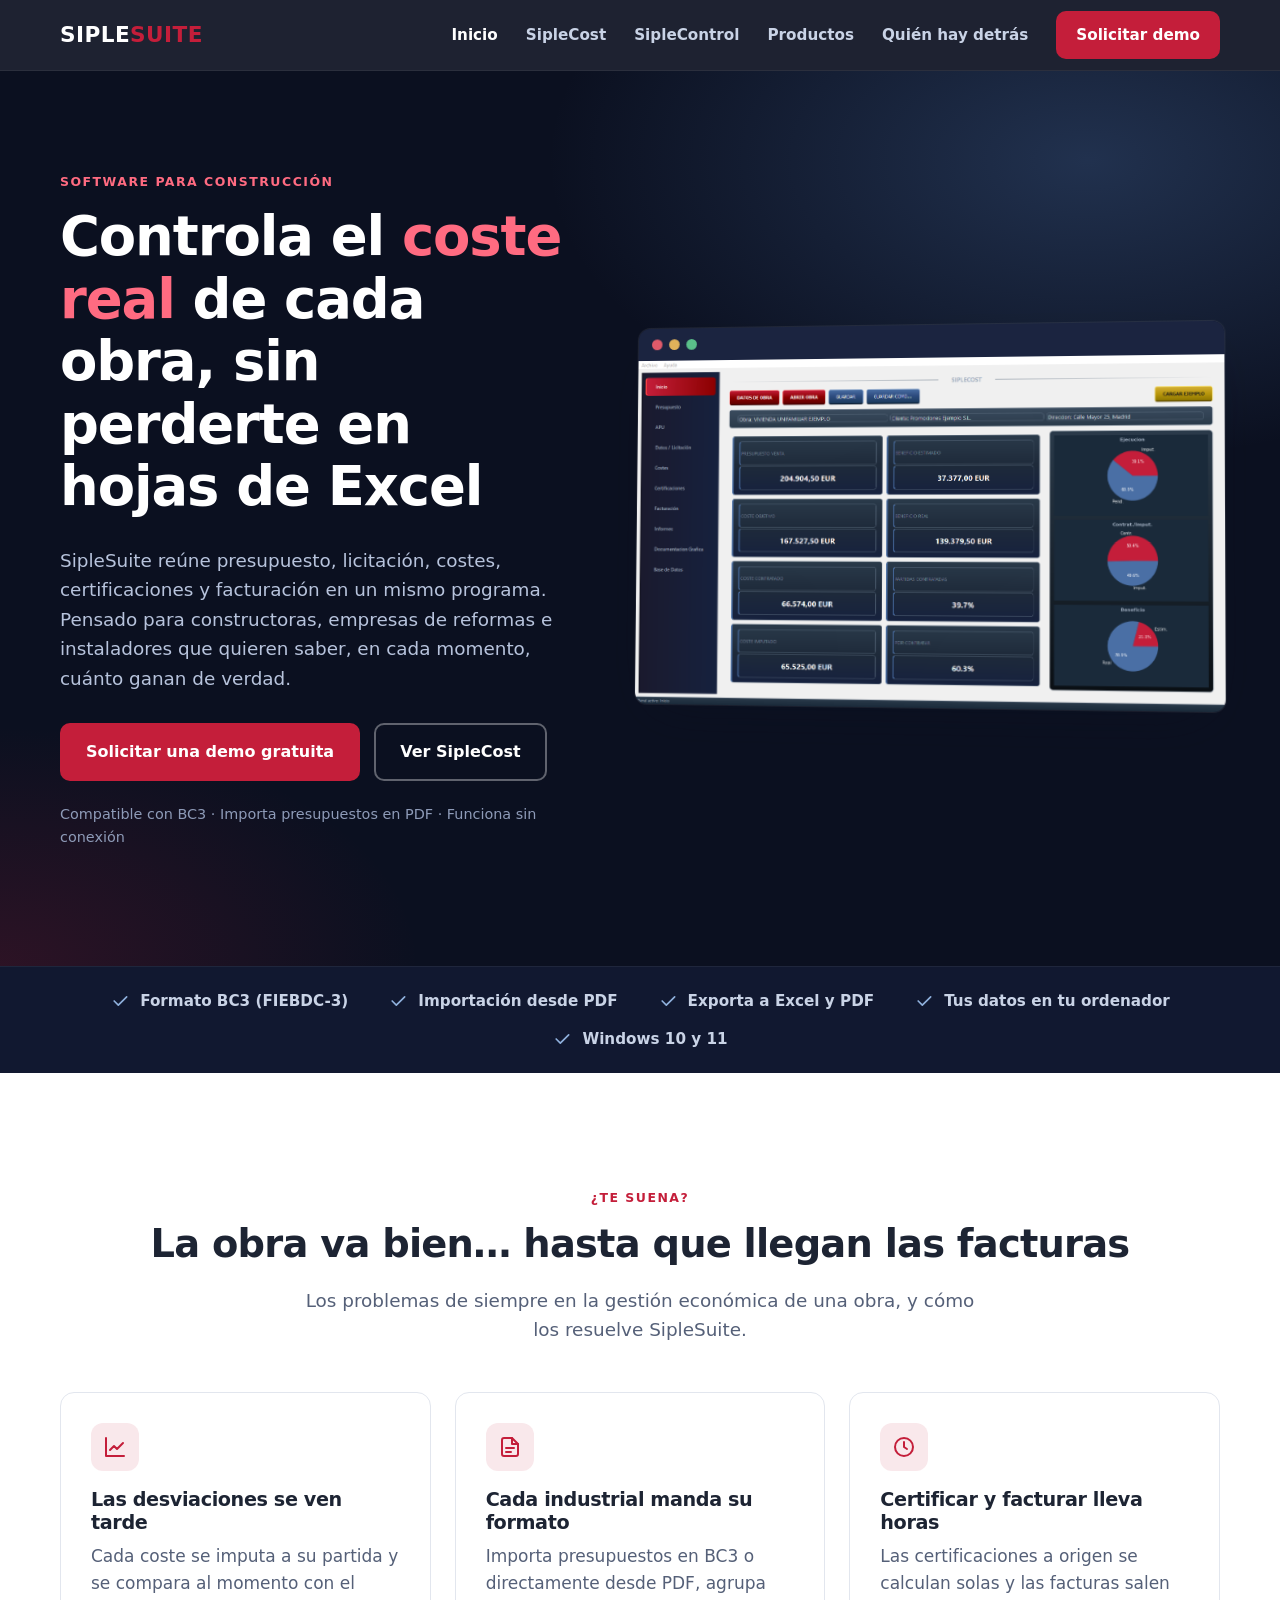
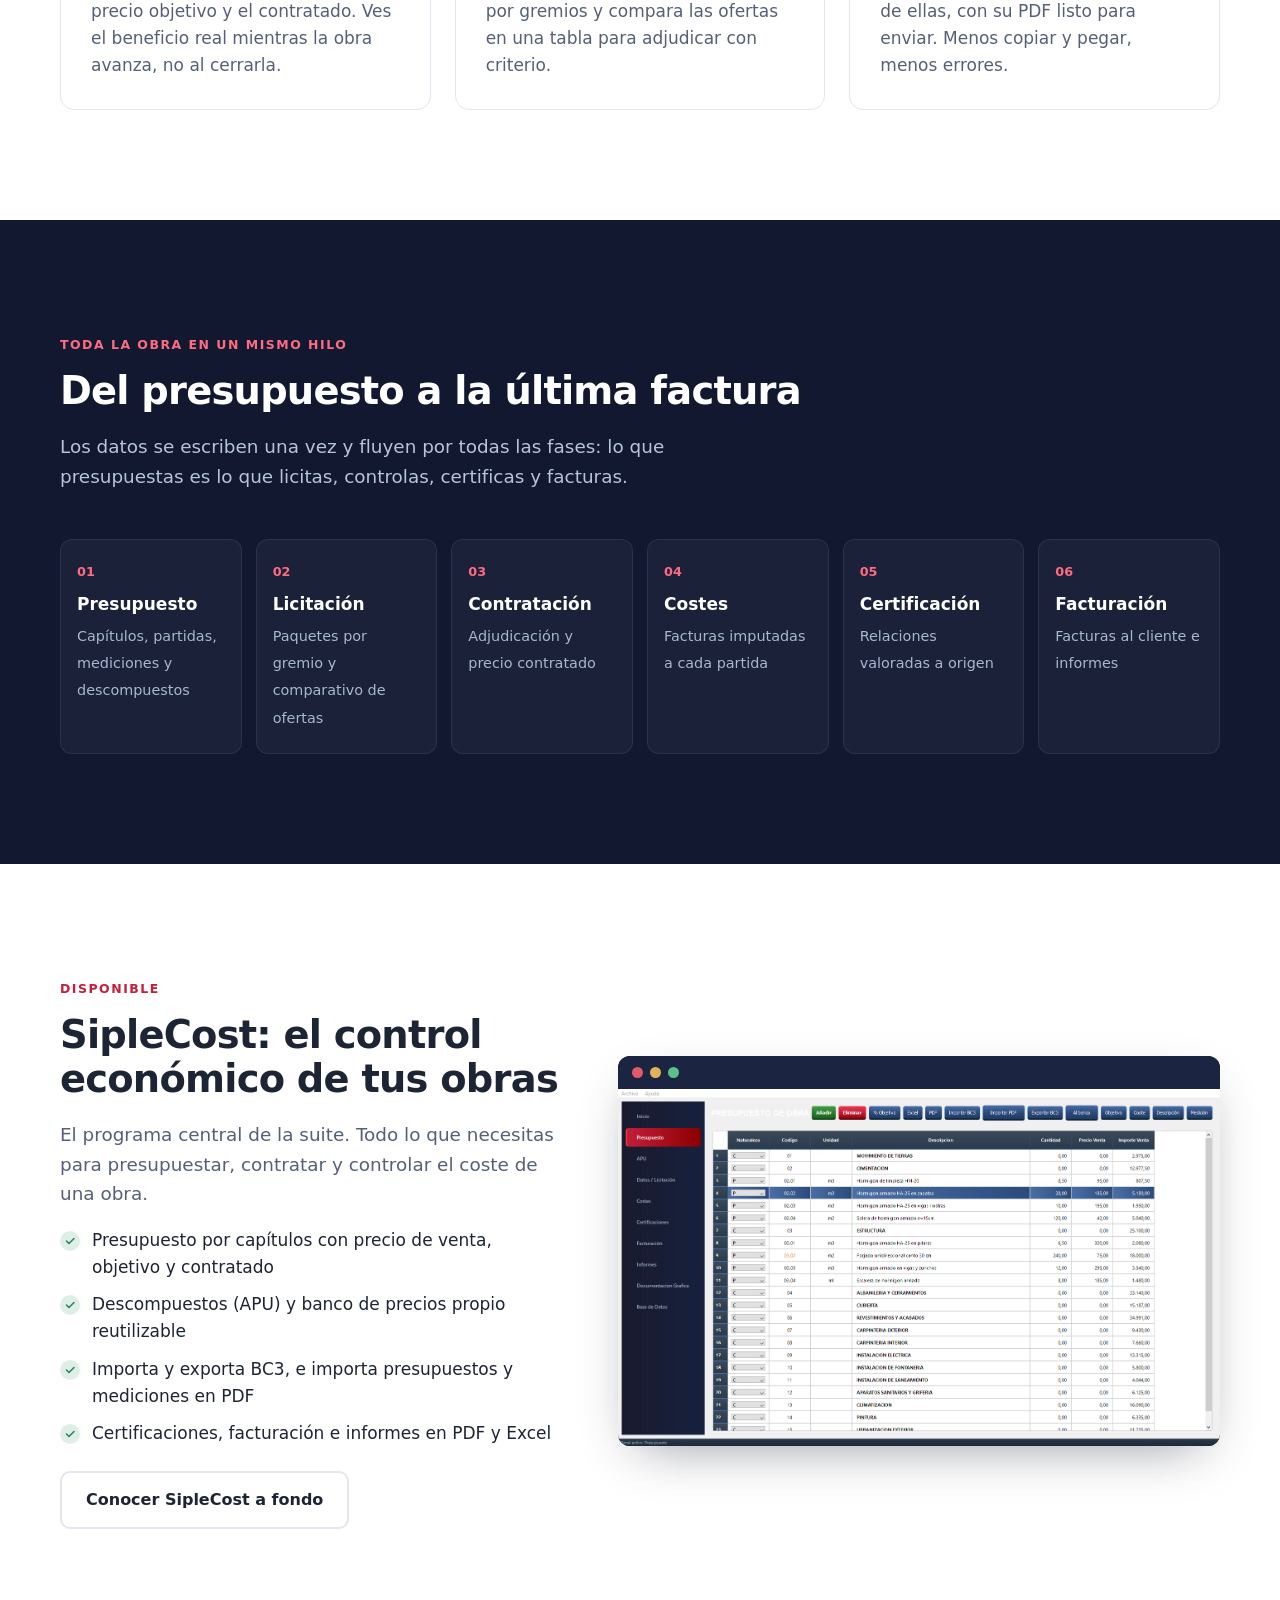
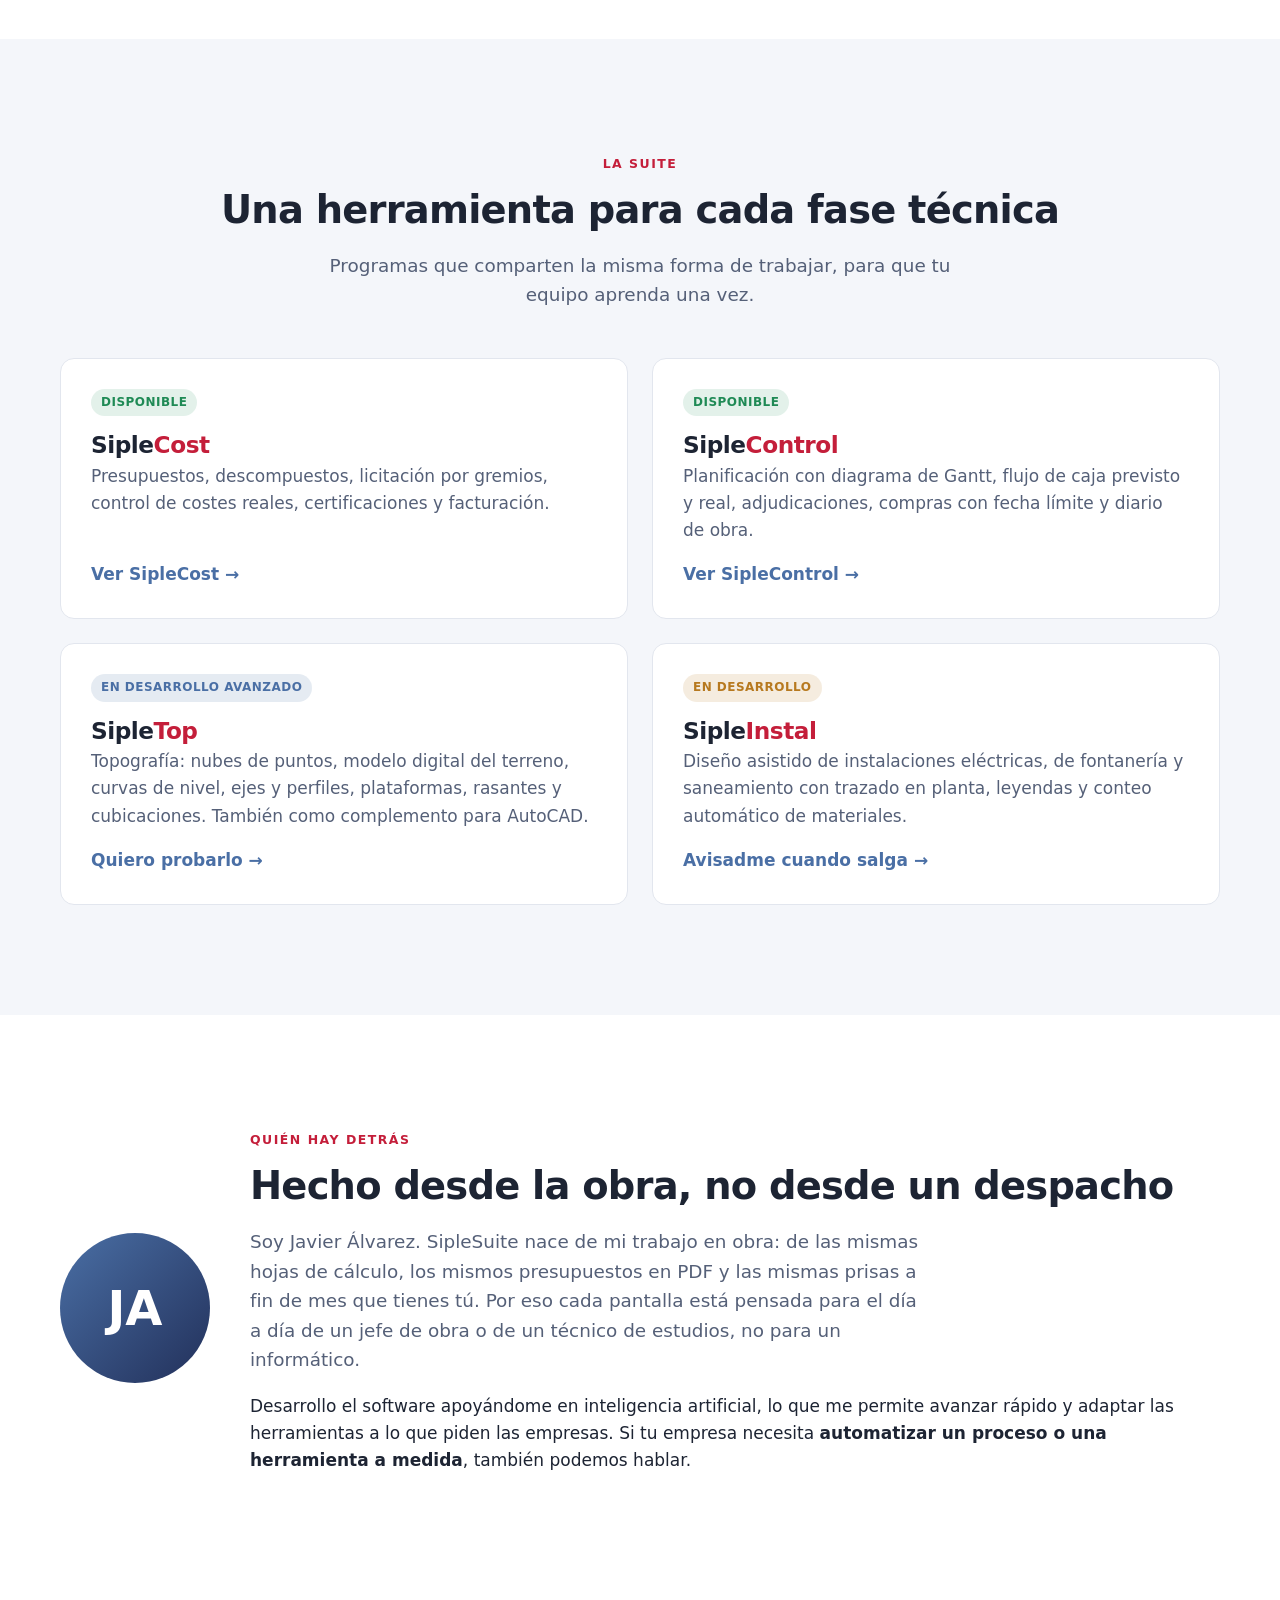
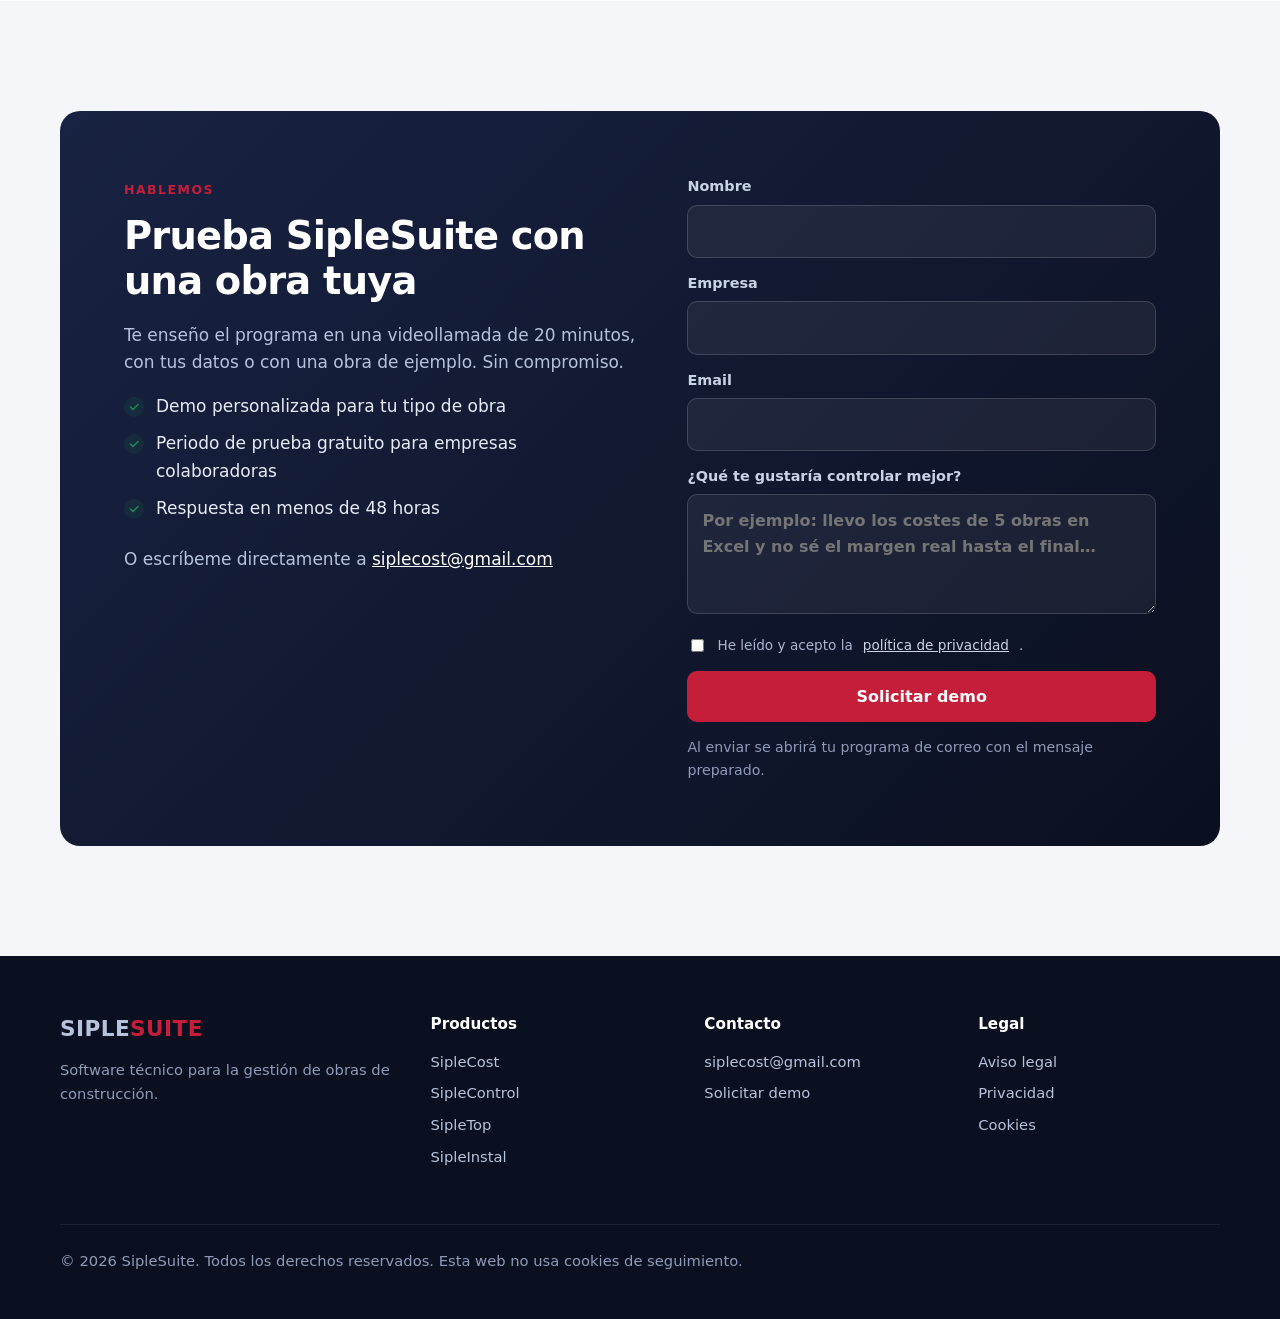
==== index.html @ 22d97741 "Página de SipleControl con capturas reales y enlaces desde portada y menús Co-Authored-By: Claude Op" ====
<!doctype html>
<html lang="es">
<head>
  <meta charset="utf-8">
  <meta name="viewport" content="width=device-width, initial-scale=1">
  <title>SipleSuite · Software de gestión de obra hecho desde la obra</title>
  <meta name="description" content="SipleSuite: software para constructoras, empresas de reformas e instalaciones. Presupuestos, licitación, control de costes, certificaciones y facturación. Compatible con BC3.">
  <link rel="canonical" href="https://siplesuit.es/">
  <meta property="og:type" content="website">
  <meta property="og:title" content="SipleSuite · Software de gestión de obra">
  <meta property="og:description" content="Presupuestos, licitación, costes, certificaciones y facturación en un solo programa. Compatible con BC3.">
  <meta property="og:image" content="https://siplesuit.es/img/siplecost-inicio.png">
  <meta property="og:url" content="https://siplesuit.es/">
  <link rel="icon" href="img/favicon.svg" type="image/svg+xml">
  <link rel="stylesheet" href="css/estilos.css">
</head>
<body>
  <a class="saltar" href="#contenido">Saltar al contenido</a>

  <header class="cabecera">
    <div class="contenedor">
      <a class="logo" href="index.html">SIPLE<span>SUITE</span></a>
      <button class="boton-menu" aria-label="Abrir menú" aria-expanded="false" aria-controls="menu">
        <svg viewBox="0 0 24 24" fill="none" stroke="currentColor" stroke-width="2" stroke-linecap="round"><path d="M4 7h16M4 12h16M4 17h16"/></svg>
      </button>
      <nav class="menu" id="menu" aria-label="Principal">
        <a href="index.html" aria-current="page">Inicio</a>
        <a href="siplecost.html">SipleCost</a>
        <a href="siplecontrol.html">SipleControl</a>
        <a href="index.html#productos">Productos</a>
        <a href="index.html#autor">Quién hay detrás</a>
        <a class="boton boton--principal" href="#contacto">Solicitar demo</a>
      </nav>
    </div>
  </header>

  <main id="contenido">

    <!-- Hero -->
    <section class="hero">
      <div class="contenedor">
        <div>
          <span class="etiqueta">Software para construcción</span>
          <h1>Controla el <em>coste real</em> de cada obra, sin perderte en hojas de Excel</h1>
          <p class="entradilla">SipleSuite reúne presupuesto, licitación, costes, certificaciones y facturación en un mismo programa. Pensado para constructoras, empresas de reformas e instaladores que quieren saber, en cada momento, cuánto ganan de verdad.</p>
          <div class="botones">
            <a class="boton boton--principal" href="#contacto">Solicitar una demo gratuita</a>
            <a class="boton boton--secundario" href="siplecost.html">Ver SipleCost</a>
          </div>
          <p class="hero__nota">Compatible con BC3 · Importa presupuestos en PDF · Funciona sin conexión</p>
        </div>
        <div class="ventana">
          <div class="ventana__barra" aria-hidden="true"><i></i><i></i><i></i></div>
          <img src="img/siplecost-inicio.png" width="1440" height="860"
               alt="Cuadro de mando de SipleCost con presupuesto de venta, coste objetivo, coste imputado, beneficio y gráficos de avance de una obra">
        </div>
      </div>
    </section>

    <div class="franja">
      <div class="contenedor">
        <ul>
          <li><svg viewBox="0 0 24 24" fill="none" stroke="currentColor" stroke-width="2" stroke-linecap="round" stroke-linejoin="round"><path d="M5 12l5 5L20 7"/></svg>Formato BC3 (FIEBDC-3)</li>
          <li><svg viewBox="0 0 24 24" fill="none" stroke="currentColor" stroke-width="2" stroke-linecap="round" stroke-linejoin="round"><path d="M5 12l5 5L20 7"/></svg>Importación desde PDF</li>
          <li><svg viewBox="0 0 24 24" fill="none" stroke="currentColor" stroke-width="2" stroke-linecap="round" stroke-linejoin="round"><path d="M5 12l5 5L20 7"/></svg>Exporta a Excel y PDF</li>
          <li><svg viewBox="0 0 24 24" fill="none" stroke="currentColor" stroke-width="2" stroke-linecap="round" stroke-linejoin="round"><path d="M5 12l5 5L20 7"/></svg>Tus datos en tu ordenador</li>
          <li><svg viewBox="0 0 24 24" fill="none" stroke="currentColor" stroke-width="2" stroke-linecap="round" stroke-linejoin="round"><path d="M5 12l5 5L20 7"/></svg>Windows 10 y 11</li>
        </ul>
      </div>
    </div>

    <!-- Problemas -->
    <section class="seccion">
      <div class="contenedor">
        <div class="cabecera-seccion centrado">
          <span class="etiqueta">¿Te suena?</span>
          <h2>La obra va bien… hasta que llegan las facturas</h2>
          <p class="entradilla">Los problemas de siempre en la gestión económica de una obra, y cómo los resuelve SipleSuite.</p>
        </div>
        <div class="rejilla rejilla--3">
          <article class="tarjeta">
            <div class="icono icono--rojo"><svg viewBox="0 0 24 24" fill="none" stroke="currentColor" stroke-width="2" stroke-linecap="round" stroke-linejoin="round"><path d="M3 3v18h18"/><path d="M7 15l4-4 3 3 6-6"/></svg></div>
            <h3>Las desviaciones se ven tarde</h3>
            <p>Cada coste se imputa a su partida y se compara al momento con el precio objetivo y el contratado. Ves el beneficio real mientras la obra avanza, no al cerrarla.</p>
          </article>
          <article class="tarjeta">
            <div class="icono icono--rojo"><svg viewBox="0 0 24 24" fill="none" stroke="currentColor" stroke-width="2" stroke-linecap="round" stroke-linejoin="round"><path d="M14 3H6a2 2 0 0 0-2 2v14a2 2 0 0 0 2 2h12a2 2 0 0 0 2-2V9z"/><path d="M14 3v6h6M8 13h8M8 17h5"/></svg></div>
            <h3>Cada industrial manda su formato</h3>
            <p>Importa presupuestos en BC3 o directamente desde PDF, agrupa por gremios y compara las ofertas en una tabla para adjudicar con criterio.</p>
          </article>
          <article class="tarjeta">
            <div class="icono icono--rojo"><svg viewBox="0 0 24 24" fill="none" stroke="currentColor" stroke-width="2" stroke-linecap="round" stroke-linejoin="round"><circle cx="12" cy="12" r="9"/><path d="M12 7v5l3 2"/></svg></div>
            <h3>Certificar y facturar lleva horas</h3>
            <p>Las certificaciones a origen se calculan solas y las facturas salen de ellas, con su PDF listo para enviar. Menos copiar y pegar, menos errores.</p>
          </article>
        </div>
      </div>
    </section>

    <!-- Flujo -->
    <section class="seccion seccion--oscura">
      <div class="contenedor">
        <div class="cabecera-seccion">
          <span class="etiqueta">Toda la obra en un mismo hilo</span>
          <h2>Del presupuesto a la última factura</h2>
          <p class="entradilla">Los datos se escriben una vez y fluyen por todas las fases: lo que presupuestas es lo que licitas, controlas, certificas y facturas.</p>
        </div>
        <ol class="flujo">
          <li><strong>Presupuesto</strong><span>Capítulos, partidas, mediciones y descompuestos</span></li>
          <li><strong>Licitación</strong><span>Paquetes por gremio y comparativo de ofertas</span></li>
          <li><strong>Contratación</strong><span>Adjudicación y precio contratado</span></li>
          <li><strong>Costes</strong><span>Facturas imputadas a cada partida</span></li>
          <li><strong>Certificación</strong><span>Relaciones valoradas a origen</span></li>
          <li><strong>Facturación</strong><span>Facturas al cliente e informes</span></li>
        </ol>
      </div>
    </section>

    <!-- SipleCost destacado -->
    <section class="seccion">
      <div class="contenedor">
        <div class="bloque">
          <div>
            <span class="etiqueta">Disponible</span>
            <h2>SipleCost: el control económico de tus obras</h2>
            <p class="entradilla">El programa central de la suite. Todo lo que necesitas para presupuestar, contratar y controlar el coste de una obra.</p>
            <ul class="lista-check">
              <li>Presupuesto por capítulos con precio de venta, objetivo y contratado</li>
              <li>Descompuestos (APU) y banco de precios propio reutilizable</li>
              <li>Importa y exporta BC3, e importa presupuestos y mediciones en PDF</li>
              <li>Certificaciones, facturación e informes en PDF y Excel</li>
            </ul>
            <a class="boton boton--claro" href="siplecost.html">Conocer SipleCost a fondo</a>
          </div>
          <div class="ventana">
            <div class="ventana__barra" aria-hidden="true"><i></i><i></i><i></i></div>
            <img src="img/siplecost-presupuesto.png" width="1440" height="860" loading="lazy"
                 alt="Presupuesto de obra en SipleCost organizado por capítulos y partidas con cantidades, precios e importes">
          </div>
        </div>
      </div>
    </section>

    <!-- Productos -->
    <section class="seccion seccion--suave" id="productos">
      <div class="contenedor">
        <div class="cabecera-seccion centrado">
          <span class="etiqueta">La suite</span>
          <h2>Una herramienta para cada fase técnica</h2>
          <p class="entradilla">Programas que comparten la misma forma de trabajar, para que tu equipo aprenda una vez.</p>
        </div>
        <div class="rejilla rejilla--2">
          <article class="producto">
            <span class="estado estado--ok">Disponible</span>
            <h3>Siple<span>Cost</span></h3>
            <p>Presupuestos, descompuestos, licitación por gremios, control de costes reales, certificaciones y facturación.</p>
            <a class="mas" href="siplecost.html">Ver SipleCost</a>
          </article>
          <article class="producto">
            <span class="estado estado--ok">Disponible</span>
            <h3>Siple<span>Control</span></h3>
            <p>Planificación con diagrama de Gantt, flujo de caja previsto y real, adjudicaciones, compras con fecha límite y diario de obra.</p>
            <a class="mas" href="siplecontrol.html">Ver SipleControl</a>
          </article>
          <article class="producto">
            <span class="estado estado--avance">En desarrollo avanzado</span>
            <h3>Siple<span>Top</span></h3>
            <p>Topografía: nubes de puntos, modelo digital del terreno, curvas de nivel, ejes y perfiles, plataformas, rasantes y cubicaciones. También como complemento para AutoCAD.</p>
            <a class="mas" href="#contacto">Quiero probarlo</a>
          </article>
          <article class="producto">
            <span class="estado estado--dev">En desarrollo</span>
            <h3>Siple<span>Instal</span></h3>
            <p>Diseño asistido de instalaciones eléctricas, de fontanería y saneamiento con trazado en planta, leyendas y conteo automático de materiales.</p>
            <a class="mas" href="#contacto">Avisadme cuando salga</a>
          </article>
        </div>
      </div>
    </section>

    <!-- Quién hay detrás -->
    <section class="seccion" id="autor">
      <div class="contenedor">
        <div class="autor">
          <div class="autor__avatar" aria-hidden="true">JA</div>
          <div>
            <span class="etiqueta">Quién hay detrás</span>
            <h2>Hecho desde la obra, no desde un despacho</h2>
            <p class="entradilla">Soy Javier Álvarez. SipleSuite nace de mi trabajo en obra: de las mismas hojas de cálculo, los mismos presupuestos en PDF y las mismas prisas a fin de mes que tienes tú. Por eso cada pantalla está pensada para el día a día de un jefe de obra o de un técnico de estudios, no para un informático.</p>
            <p>Desarrollo el software apoyándome en inteligencia artificial, lo que me permite avanzar rápido y adaptar las herramientas a lo que piden las empresas. Si tu empresa necesita <strong>automatizar un proceso o una herramienta a medida</strong>, también podemos hablar.</p>
          </div>
        </div>
      </div>
    </section>

    <!-- Contacto -->
    <section class="seccion seccion--suave" id="contacto">
      <div class="contenedor">
        <div class="cta">
          <div>
            <span class="etiqueta">Hablemos</span>
            <h2>Prueba SipleSuite con una obra tuya</h2>
            <p>Te enseño el programa en una videollamada de 20 minutos, con tus datos o con una obra de ejemplo. Sin compromiso.</p>
            <ul class="lista-check">
              <li>Demo personalizada para tu tipo de obra</li>
              <li>Periodo de prueba gratuito para empresas colaboradoras</li>
              <li>Respuesta en menos de 48 horas</li>
            </ul>
            <p>O escríbeme directamente a <a href="mailto:siplecost@gmail.com" style="color:#fff">siplecost@gmail.com</a></p>
          </div>
          <form class="formulario" id="formulario-contacto">
            <label>Nombre<input name="nombre" required autocomplete="name"></label>
            <label>Empresa<input name="empresa" autocomplete="organization"></label>
            <label>Email<input name="email" type="email" required autocomplete="email"></label>
            <label>¿Qué te gustaría controlar mejor?<textarea name="mensaje" placeholder="Por ejemplo: llevo los costes de 5 obras en Excel y no sé el margen real hasta el final…"></textarea></label>
            <label class="privacidad"><input type="checkbox" required> He leído y acepto la <a href="legal.html#privacidad" style="color:#c9d3e6">política de privacidad</a>.</label>
            <button class="boton boton--principal" type="submit">Solicitar demo</button>
            <small>Al enviar se abrirá tu programa de correo con el mensaje preparado.</small>
          </form>
        </div>
      </div>
    </section>

  </main>

  <footer class="pie">
    <div class="contenedor">
      <div>
        <a class="logo" href="index.html">SIPLE<span>SUITE</span></a>
        <p style="margin-top:12px">Software técnico para la gestión de obras de construcción.</p>
      </div>
      <div>
        <h4>Productos</h4>
        <ul>
          <li><a href="siplecost.html">SipleCost</a></li>
          <li><a href="siplecontrol.html">SipleControl</a></li>
          <li><a href="index.html#productos">SipleTop</a></li>
          <li><a href="index.html#productos">SipleInstal</a></li>
        </ul>
      </div>
      <div>
        <h4>Contacto</h4>
        <ul>
          <li><a href="mailto:siplecost@gmail.com">siplecost@gmail.com</a></li>
          <li><a href="index.html#contacto">Solicitar demo</a></li>
        </ul>
      </div>
      <div>
        <h4>Legal</h4>
        <ul>
          <li><a href="legal.html#aviso">Aviso legal</a></li>
          <li><a href="legal.html#privacidad">Privacidad</a></li>
          <li><a href="legal.html#cookies">Cookies</a></li>
        </ul>
      </div>
      <p class="pie__legal">© <span data-anio>2026</span> SipleSuite. Todos los derechos reservados. Esta web no usa cookies de seguimiento.</p>
    </div>
  </footer>

  <script src="js/main.js"></script>
</body>
</html>
---- css/estilos.css ----
/* SipleSuite — estilos de la web */

:root {
  --navy-950: #0b1020;
  --navy-900: #111830;
  --navy-800: #182242;
  --navy-700: #22305a;
  --acero: #4a6fa5;
  --acero-claro: #8fb0dc;
  --rojo: #c41e3a;
  --rojo-oscuro: #9e1830;
  --texto: #1d2433;
  --texto-suave: #556078;
  --borde: #e2e6ee;
  --fondo: #ffffff;
  --fondo-suave: #f4f6fa;
  --ok: #1f8a55;
  --aviso: #b7791f;
  --radio: 14px;
  --sombra: 0 18px 50px -20px rgba(11, 16, 32, .45);
  --ancho: 1160px;
  --fuente: "Segoe UI", system-ui, -apple-system, "Helvetica Neue", Arial, sans-serif;
}

*, *::before, *::after { box-sizing: border-box; }
html { scroll-behavior: smooth; }
body {
  margin: 0;
  font-family: var(--fuente);
  font-size: 17px;
  line-height: 1.6;
  color: var(--texto);
  background: var(--fondo);
  -webkit-font-smoothing: antialiased;
}
img { max-width: 100%; height: auto; display: block; }
a { color: var(--acero); }
h1, h2, h3 { line-height: 1.15; margin: 0 0 .5em; letter-spacing: -.02em; }
h1 { font-size: clamp(2.1rem, 4.6vw, 3.4rem); font-weight: 800; }
h2 { font-size: clamp(1.7rem, 3.2vw, 2.4rem); font-weight: 800; }
h3 { font-size: 1.2rem; font-weight: 700; }
p { margin: 0 0 1em; }

.contenedor { width: min(var(--ancho), 100% - 32px); margin-inline: auto; }
.seccion { padding: clamp(64px, 9vw, 110px) 0; }
.seccion--suave { background: var(--fondo-suave); }
.seccion--oscura { background: var(--navy-900); color: #e6ebf5; }
.seccion--oscura h2, .seccion--oscura h3 { color: #fff; }
.centrado { text-align: center; }
.entradilla { font-size: 1.15rem; color: var(--texto-suave); max-width: 680px; }
.centrado .entradilla { margin-inline: auto; }
.seccion--oscura .entradilla { color: #b7c3dc; }
.etiqueta {
  display: inline-block;
  font-size: .78rem; font-weight: 700; letter-spacing: .12em; text-transform: uppercase;
  color: var(--rojo); margin-bottom: 14px;
}
.seccion--oscura .etiqueta, .hero .etiqueta { color: #ff6b81; }
.saltar { position: absolute; left: -999px; }
.saltar:focus { left: 16px; top: 16px; background: #fff; padding: 8px 12px; z-index: 100; }

/* Botones */
.boton {
  display: inline-flex; align-items: center; justify-content: center; gap: 8px;
  padding: 14px 24px; border-radius: 10px; font-weight: 700; font-size: 1rem;
  text-decoration: none; border: 2px solid transparent; cursor: pointer;
  transition: transform .15s ease, background .15s ease, border-color .15s ease;
  font-family: inherit;
}
.boton:hover { transform: translateY(-1px); }
.boton--principal { background: var(--rojo); color: #fff; }
.boton--principal:hover { background: var(--rojo-oscuro); }
.boton--secundario { border-color: rgba(255, 255, 255, .35); color: #fff; }
.boton--secundario:hover { border-color: #fff; }
.boton--claro { border-color: var(--borde); color: var(--texto); background: #fff; }
.boton--claro:hover { border-color: var(--acero); }
.botones { display: flex; flex-wrap: wrap; gap: 14px; }

/* Cabecera */
.cabecera {
  position: sticky; top: 0; z-index: 50;
  background: rgba(11, 16, 32, .92); backdrop-filter: blur(10px);
  border-bottom: 1px solid rgba(255, 255, 255, .06);
}
.cabecera .contenedor { display: flex; align-items: center; justify-content: space-between; height: 70px; }
.logo { font-weight: 800; font-size: 1.35rem; letter-spacing: .02em; color: #fff; text-decoration: none; }
.logo span { color: var(--rojo); }
.menu { display: flex; align-items: center; gap: 28px; }
.menu a { color: #c9d3e6; text-decoration: none; font-weight: 600; font-size: .95rem; }
.menu a:hover, .menu a[aria-current="page"] { color: #fff; }
.menu .boton { padding: 10px 18px; color: #fff; }
.boton-menu {
  display: none; background: none; border: 0; color: #fff; padding: 8px; cursor: pointer;
}
.boton-menu svg { width: 28px; height: 28px; }

/* Hero */
.hero {
  background:
    radial-gradient(900px 500px at 85% 10%, rgba(74, 111, 165, .35), transparent 60%),
    radial-gradient(700px 400px at 0% 100%, rgba(196, 30, 58, .18), transparent 60%),
    var(--navy-950);
  color: #e6ebf5;
  padding: clamp(56px, 8vw, 96px) 0 clamp(64px, 8vw, 110px);
  overflow: hidden;
}
.hero .contenedor { display: grid; grid-template-columns: 1fr 1.15fr; gap: 56px; align-items: center; }
.hero h1 { color: #fff; }
.hero h1 em { font-style: normal; color: #ff6b81; }
.hero p.entradilla { color: #b7c3dc; margin-bottom: 30px; }
.hero__nota { margin-top: 22px; font-size: .9rem; color: #8e9bb8; }

/* Ventana con captura del programa */
.ventana {
  border-radius: 12px; overflow: hidden; background: #0f1528;
  box-shadow: var(--sombra), 0 0 0 1px rgba(255, 255, 255, .08);
}
.ventana__barra { display: flex; gap: 7px; padding: 11px 14px; background: #1b2440; }
.ventana__barra i { width: 11px; height: 11px; border-radius: 50%; background: #3a4566; }
.ventana__barra i:first-child { background: #e05a6a; }
.ventana__barra i:nth-child(2) { background: #e0b25a; }
.ventana__barra i:nth-child(3) { background: #5ac08a; }
.hero .ventana { transform: perspective(1400px) rotateY(-6deg) rotateX(2deg); }

/* Franja de compatibilidad */
.franja { background: var(--navy-900); border-top: 1px solid rgba(255, 255, 255, .06); }
.franja ul {
  list-style: none; margin: 0; padding: 22px 0;
  display: flex; flex-wrap: wrap; justify-content: center; gap: 14px 40px;
  color: #c9d3e6; font-weight: 600; font-size: .95rem;
}
.franja li { display: flex; align-items: center; gap: 10px; }
.franja svg { width: 20px; height: 20px; color: var(--acero-claro); flex: none; }

/* Rejillas y tarjetas */
.rejilla { display: grid; gap: 24px; }
.rejilla--3 { grid-template-columns: repeat(3, 1fr); }
.rejilla--2 { grid-template-columns: repeat(2, 1fr); }
.tarjeta {
  background: #fff; border: 1px solid var(--borde); border-radius: var(--radio);
  padding: 30px; height: 100%;
}
.tarjeta p:last-child { margin-bottom: 0; }
.tarjeta p { color: var(--texto-suave); }
.icono {
  width: 48px; height: 48px; border-radius: 12px; display: grid; place-items: center;
  background: rgba(74, 111, 165, .12); color: var(--acero); margin-bottom: 18px;
}
.icono svg { width: 24px; height: 24px; }
.icono--rojo { background: rgba(196, 30, 58, .1); color: var(--rojo); }
.cabecera-seccion { margin-bottom: 48px; }

/* Productos */
.producto {
  display: flex; flex-direction: column; background: #fff; border: 1px solid var(--borde);
  border-radius: var(--radio); padding: 30px; height: 100%; position: relative;
  transition: border-color .15s ease, box-shadow .15s ease;
}
.producto:hover { border-color: var(--acero); box-shadow: 0 12px 30px -18px rgba(11, 16, 32, .5); }
.producto h3 { font-size: 1.45rem; margin-bottom: 4px; }
.producto h3 span { color: var(--rojo); }
.producto p { color: var(--texto-suave); flex: 1; }
.producto a.mas { font-weight: 700; text-decoration: none; }
.producto a.mas::after { content: " →"; }
.estado {
  align-self: flex-start; font-size: .75rem; font-weight: 700; letter-spacing: .04em;
  padding: 4px 10px; border-radius: 999px; margin-bottom: 16px; text-transform: uppercase;
}
.estado--ok { background: rgba(31, 138, 85, .12); color: var(--ok); }
.estado--avance { background: rgba(74, 111, 165, .14); color: var(--acero); }
.estado--dev { background: rgba(183, 121, 31, .14); color: var(--aviso); }

/* Flujo de obra */
.flujo {
  list-style: none; padding: 0; margin: 0; counter-reset: paso;
  display: grid; grid-template-columns: repeat(6, 1fr); gap: 14px;
}
.flujo li {
  counter-increment: paso; background: rgba(255, 255, 255, .04);
  border: 1px solid rgba(255, 255, 255, .08); border-radius: 12px; padding: 22px 16px;
  position: relative;
}
.flujo li::before {
  content: counter(paso, decimal-leading-zero); display: block;
  font-size: .8rem; font-weight: 800; color: #ff6b81; margin-bottom: 8px;
}
.flujo strong { display: block; color: #fff; margin-bottom: 4px; }
.flujo span { font-size: .9rem; color: #a9b6d0; }

/* Bloques de imagen + texto */
.bloque { display: grid; grid-template-columns: 1fr 1.2fr; gap: 56px; align-items: center; }
.bloque + .bloque { margin-top: clamp(64px, 9vw, 110px); }
.bloque--invertido > :first-child { order: 2; }
.lista-check { list-style: none; padding: 0; margin: 0 0 1.4em; }
.lista-check li { position: relative; padding-left: 32px; margin-bottom: 10px; }
.lista-check li::before {
  content: ""; position: absolute; left: 0; top: 4px; width: 20px; height: 20px; border-radius: 50%;
  background: rgba(31, 138, 85, .14) url("data:image/svg+xml,%3Csvg xmlns='http://www.w3.org/2000/svg' viewBox='0 0 24 24' fill='none' stroke='%231f8a55' stroke-width='3' stroke-linecap='round' stroke-linejoin='round'%3E%3Cpath d='M5 12l5 5L20 7'/%3E%3C/svg%3E") center / 12px no-repeat;
}
.seccion--oscura .lista-check li::before { background-color: rgba(90, 192, 138, .18); }

/* Sobre el autor */
.autor { display: grid; grid-template-columns: auto 1fr; gap: 40px; align-items: center; }
.autor__avatar {
  width: 150px; height: 150px; border-radius: 50%;
  background: linear-gradient(135deg, var(--acero), var(--navy-700));
  display: grid; place-items: center; color: #fff; font-size: 3rem; font-weight: 800;
}

/* Llamada a la acción y contacto */
.cta {
  background: linear-gradient(135deg, var(--navy-800), var(--navy-950));
  border-radius: 20px; padding: clamp(40px, 6vw, 64px); color: #e6ebf5;
  display: grid; grid-template-columns: 1.1fr 1fr; gap: 48px; align-items: start;
}
.cta h2 { color: #fff; }
.cta p { color: #b7c3dc; }
.formulario { display: grid; gap: 14px; }
.formulario label { font-size: .9rem; font-weight: 600; color: #c9d3e6; }
.formulario input, .formulario textarea {
  width: 100%; margin-top: 6px; padding: 13px 14px; border-radius: 10px;
  border: 1px solid rgba(255, 255, 255, .15); background: rgba(255, 255, 255, .06);
  color: #fff; font: inherit; font-size: 1rem;
}
.formulario input:focus, .formulario textarea:focus { outline: 2px solid var(--acero-claro); border-color: transparent; }
.formulario textarea { min-height: 120px; resize: vertical; }
.formulario .privacidad { display: flex; gap: 10px; align-items: flex-start; font-weight: 400; font-size: .85rem; color: #a9b6d0; }
.formulario .privacidad input { width: auto; margin-top: 4px; }
.formulario small { color: #8e9bb8; }

/* Preguntas frecuentes */
.faq details {
  border: 1px solid var(--borde); border-radius: 12px; padding: 18px 22px; background: #fff;
}
.faq details + details { margin-top: 12px; }
.faq summary { font-weight: 700; cursor: pointer; list-style: none; position: relative; padding-right: 30px; }
.faq summary::-webkit-details-marker { display: none; }
.faq summary::after { content: "+"; position: absolute; right: 0; top: -2px; font-size: 1.4rem; color: var(--acero); }
.faq details[open] summary::after { content: "–"; }
.faq details p { margin: 12px 0 0; color: var(--texto-suave); }

/* Requisitos */
.ficha { display: grid; grid-template-columns: repeat(4, 1fr); gap: 20px; }
.ficha div { background: #fff; border: 1px solid var(--borde); border-radius: 12px; padding: 22px; }
.ficha strong { display: block; font-size: .8rem; text-transform: uppercase; letter-spacing: .08em; color: var(--texto-suave); margin-bottom: 6px; }

/* Pie */
.pie { background: var(--navy-950); color: #8e9bb8; padding: 56px 0 32px; font-size: .92rem; }
.pie .contenedor { display: grid; grid-template-columns: 1.4fr 1fr 1fr 1fr; gap: 32px; }
.pie h4 { color: #fff; margin: 0 0 14px; font-size: .95rem; }
.pie ul { list-style: none; margin: 0; padding: 0; }
.pie li { margin-bottom: 8px; }
.pie a { color: #b7c3dc; text-decoration: none; }
.pie a:hover { color: #fff; }
.pie__legal { grid-column: 1 / -1; border-top: 1px solid rgba(255, 255, 255, .08); padding-top: 24px; margin-top: 16px; }

/* Responsive */
@media (max-width: 980px) {
  .hero .contenedor, .bloque, .cta, .autor { grid-template-columns: 1fr; }
  .bloque--invertido > :first-child { order: 0; }
  .hero .ventana { transform: none; }
  .rejilla--3 { grid-template-columns: 1fr 1fr; }
  .flujo { grid-template-columns: repeat(3, 1fr); }
  .ficha { grid-template-columns: 1fr 1fr; }
  .pie .contenedor { grid-template-columns: 1fr 1fr; }
  .autor { text-align: center; justify-items: center; }
}
@media (max-width: 760px) {
  body { font-size: 16px; }
  .boton-menu { display: block; }
  .menu {
    display: none; position: absolute; top: 70px; left: 0; right: 0;
    flex-direction: column; align-items: stretch; gap: 0;
    background: var(--navy-950); padding: 8px 16px 20px; border-bottom: 1px solid rgba(255, 255, 255, .08);
  }
  .menu.abierto { display: flex; }
  .menu a { padding: 14px 4px; border-bottom: 1px solid rgba(255, 255, 255, .06); }
  .menu .boton { margin-top: 14px; border: 0; }
  .rejilla--3, .rejilla--2, .ficha { grid-template-columns: 1fr; }
  .flujo { grid-template-columns: 1fr 1fr; }
  .pie .contenedor { grid-template-columns: 1fr; }
  .botones .boton { flex: 1 1 100%; }
}
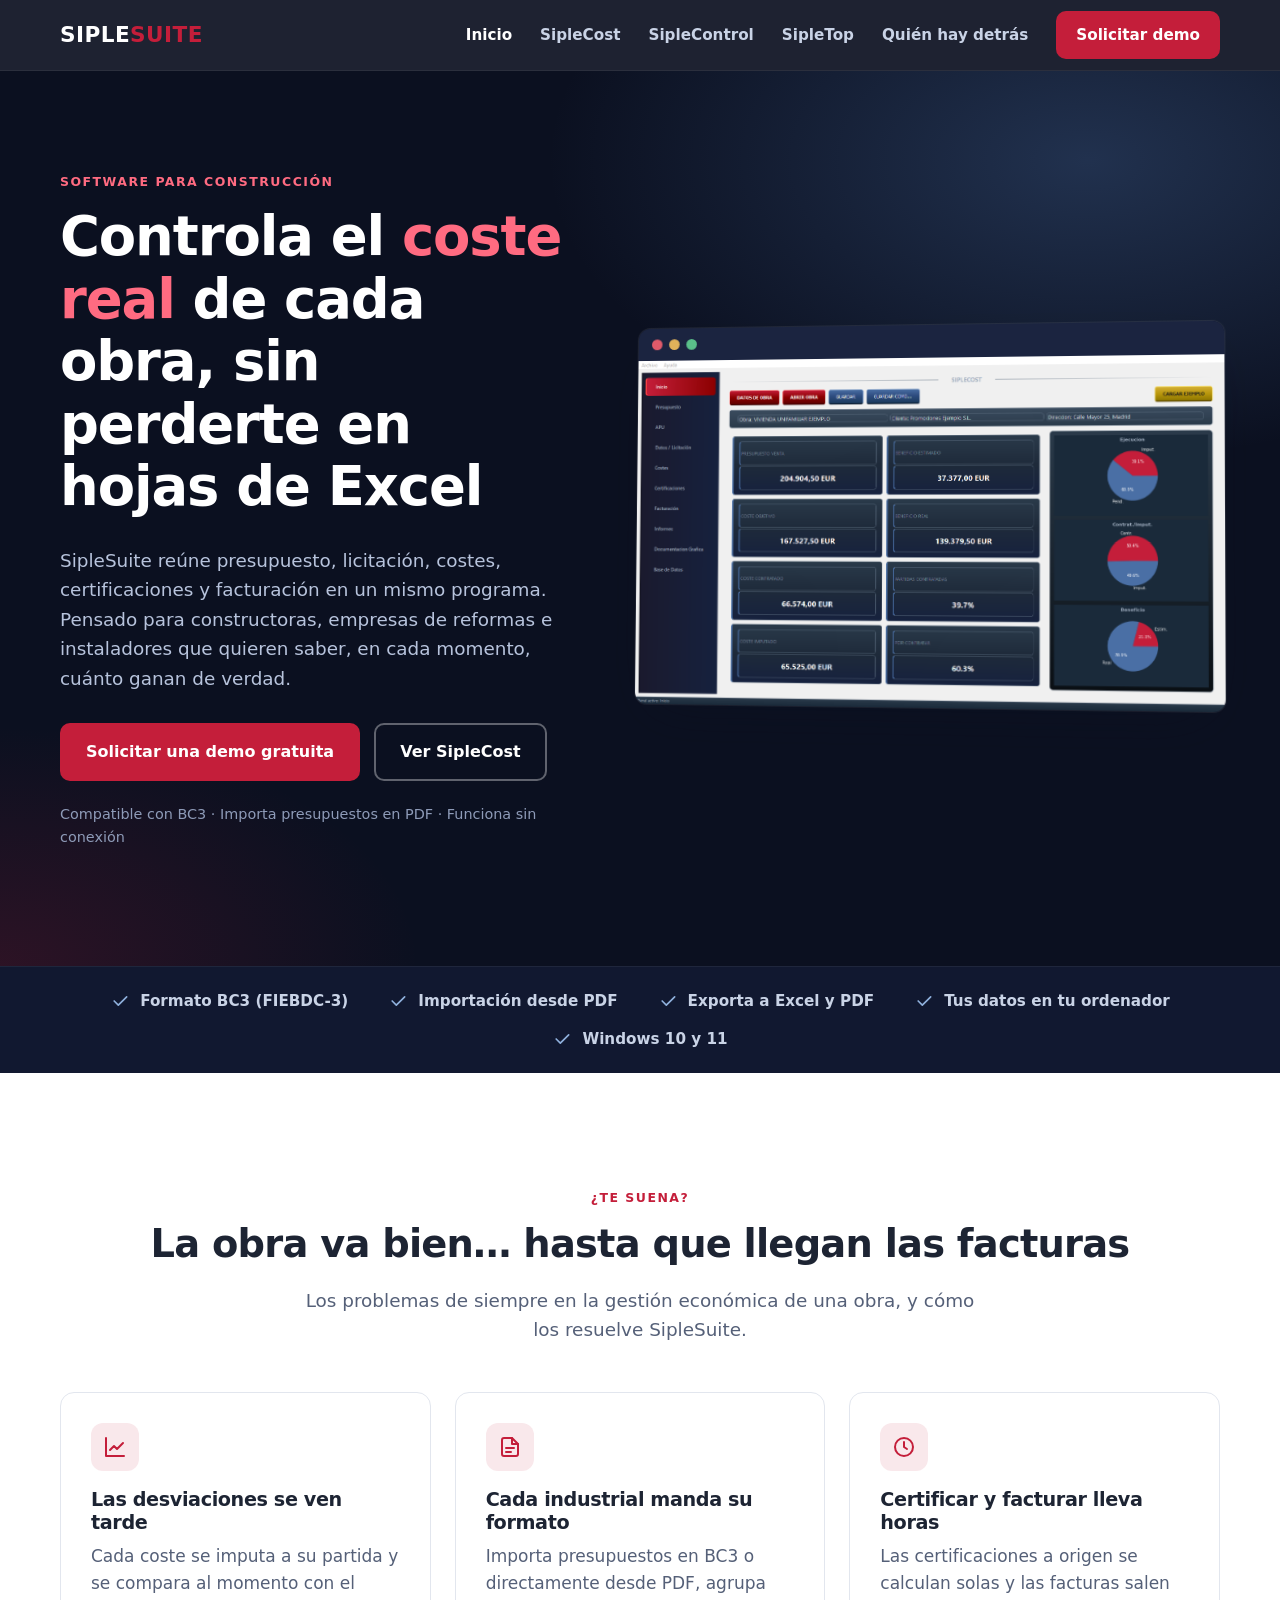
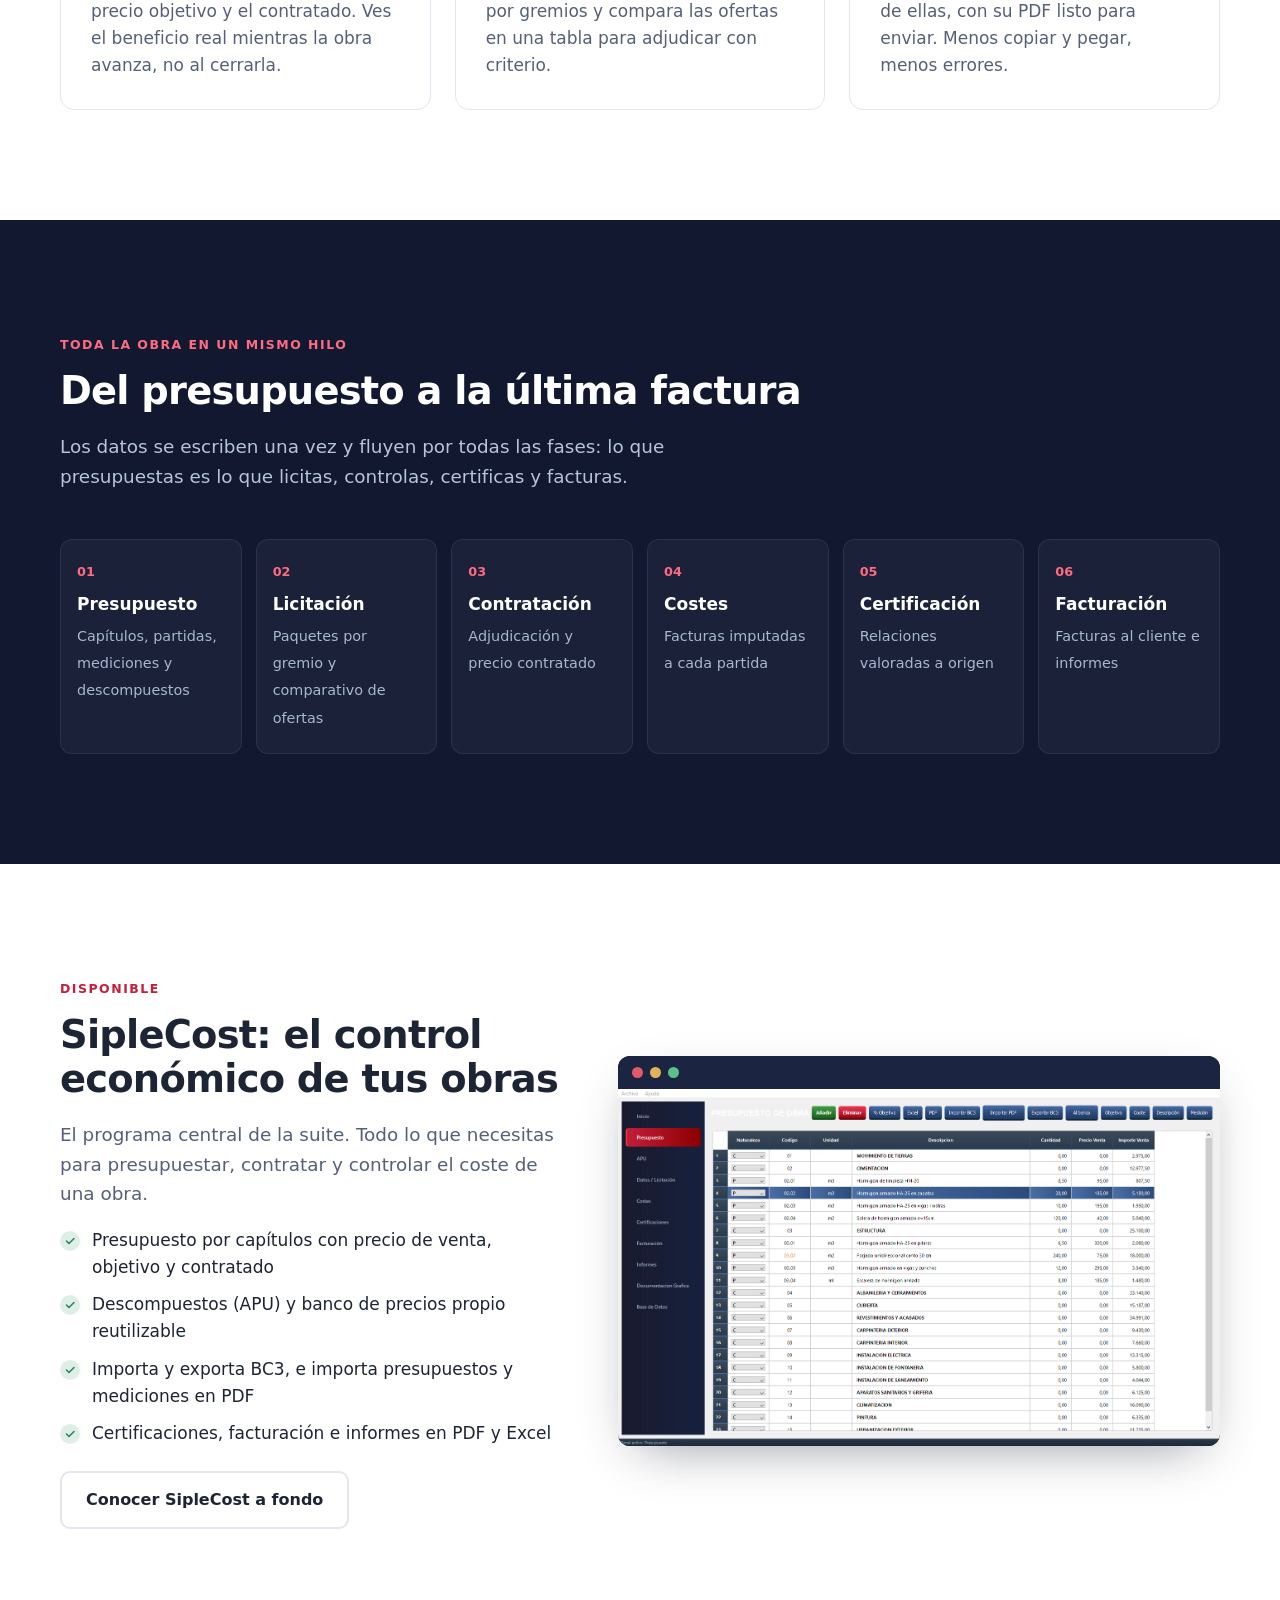
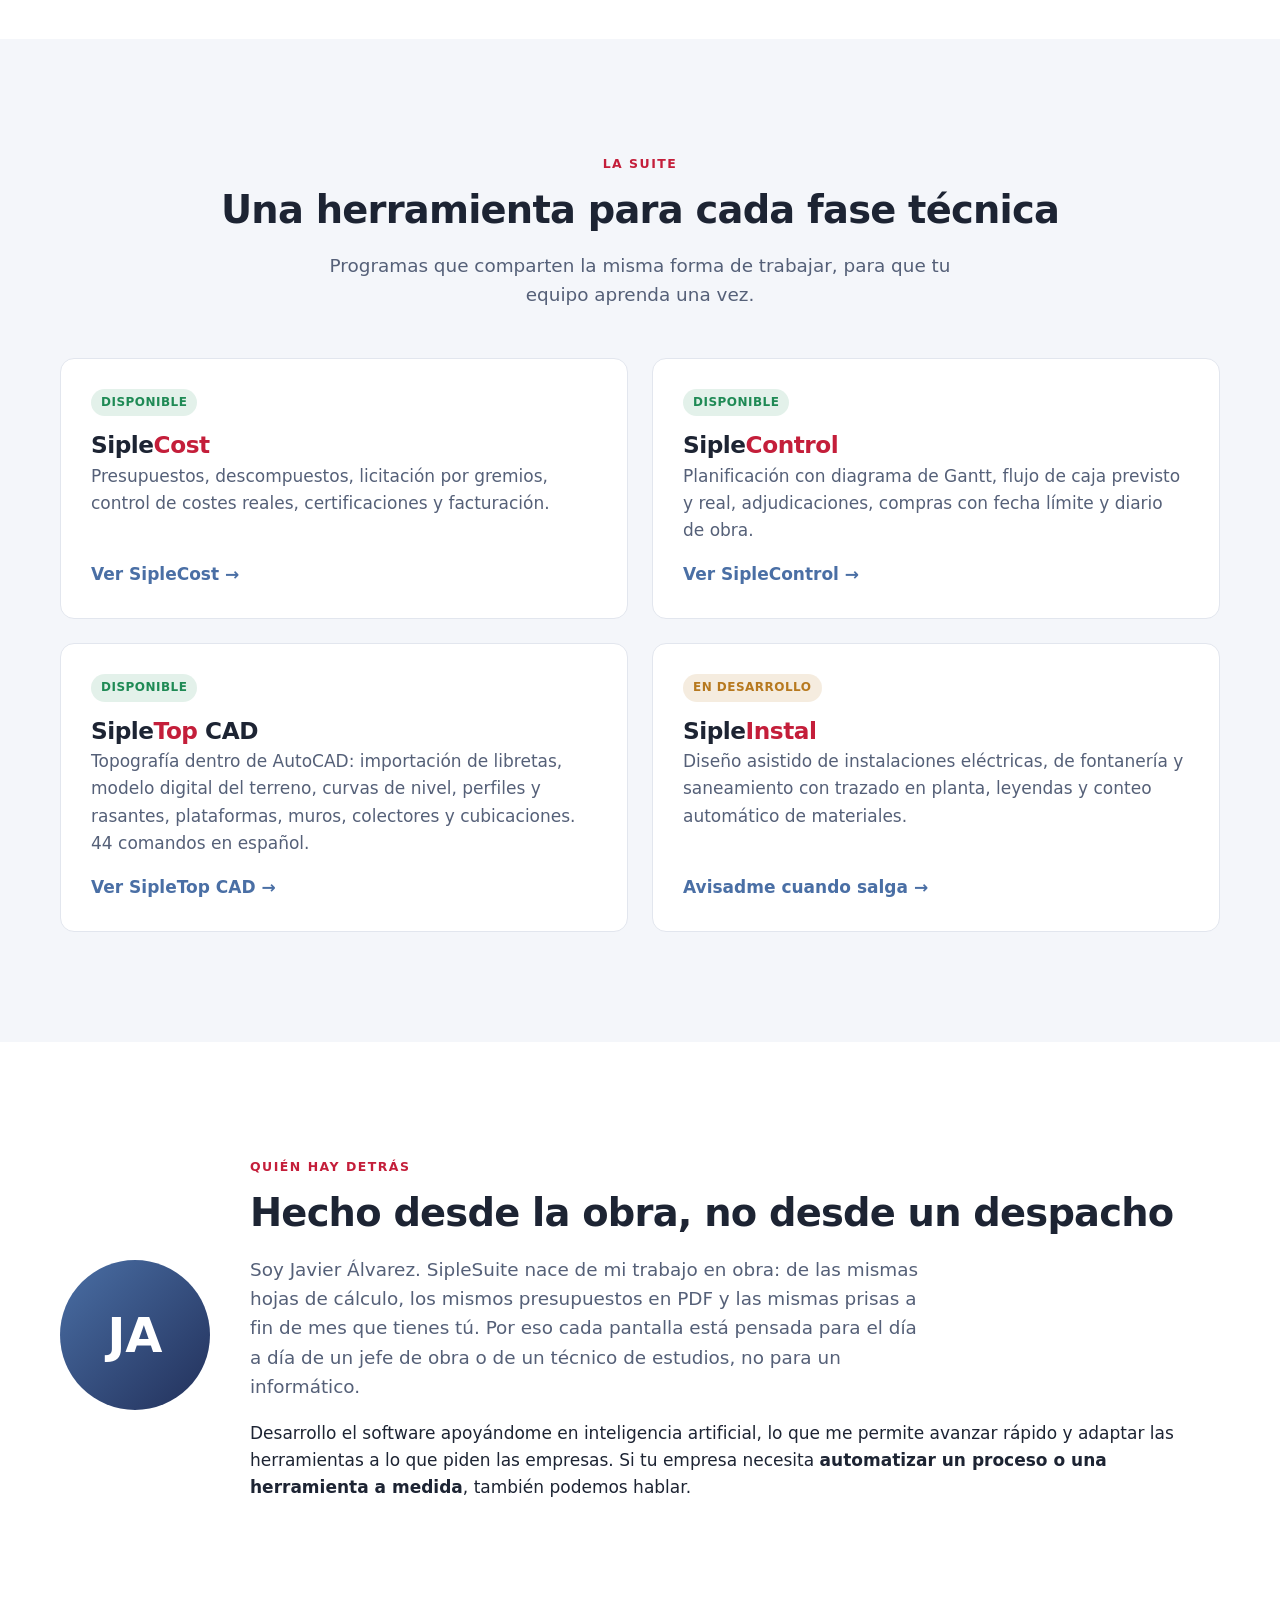
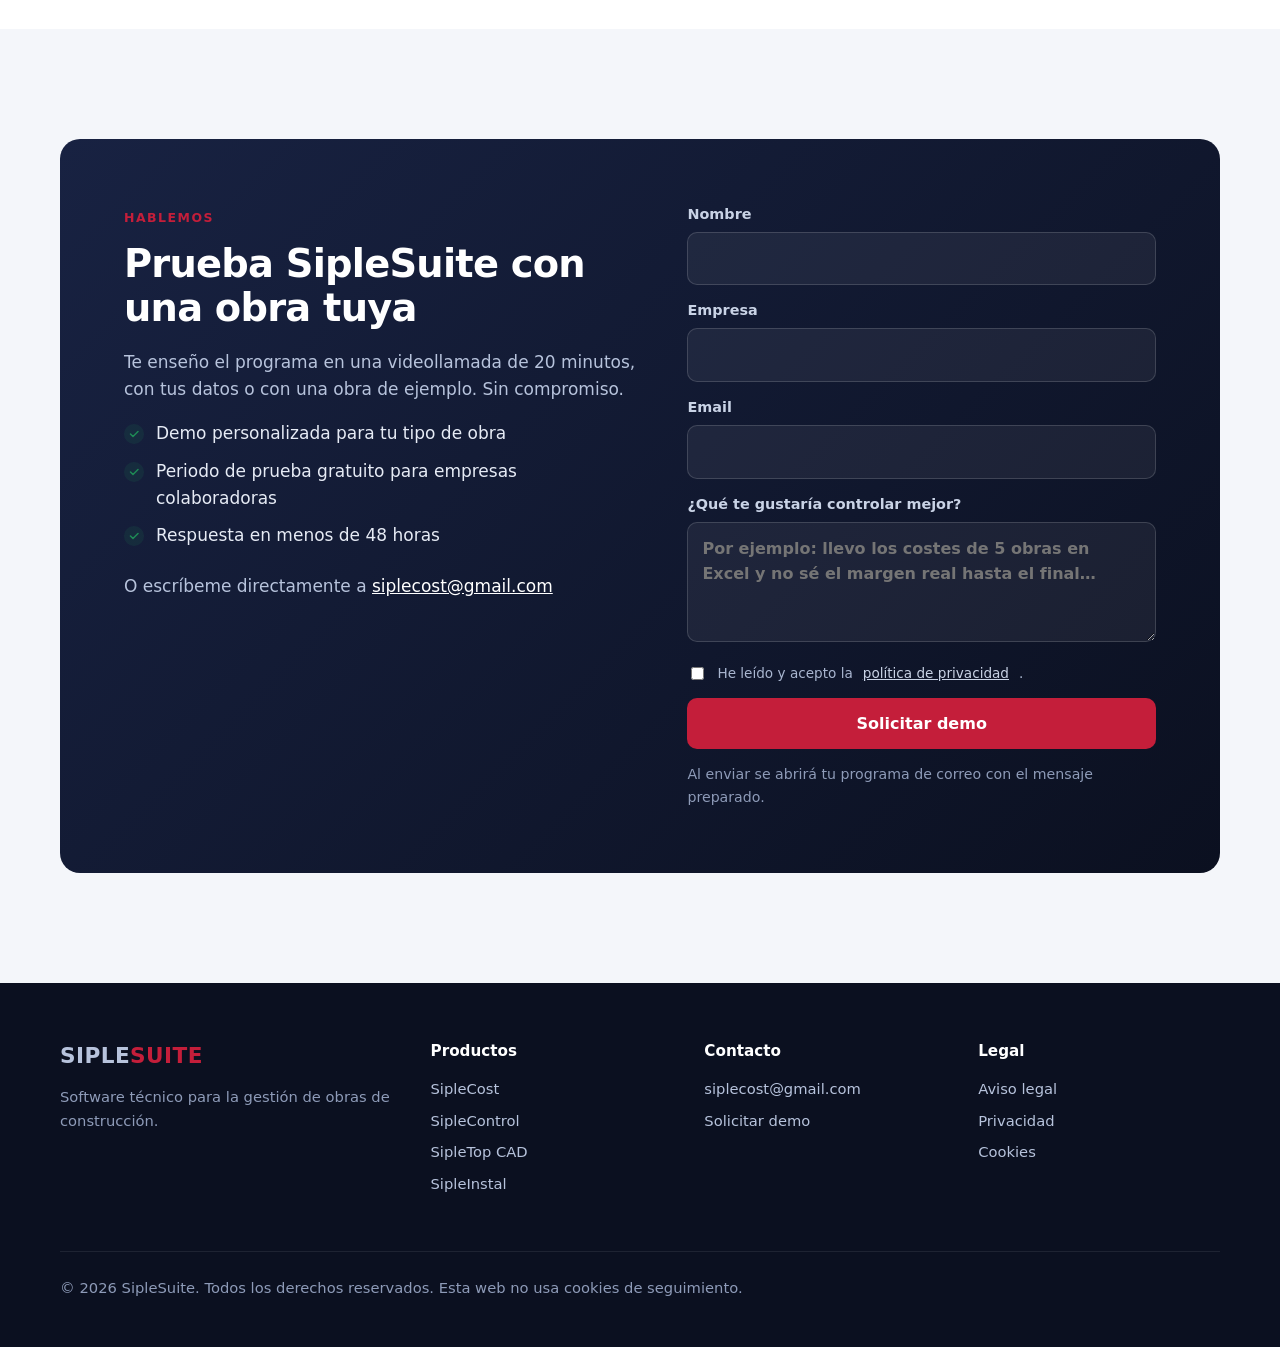
==== commit 387278e5: "Página de SipleTop CAD (complemento para AutoCAD) con sus 44 comandos, iconos reales e ilustraciones" ====
--- a/index.html
+++ b/index.html
@@ -27,7 +27,7 @@
         <a href="index.html" aria-current="page">Inicio</a>
         <a href="siplecost.html">SipleCost</a>
         <a href="siplecontrol.html">SipleControl</a>
-        <a href="index.html#productos">Productos</a>
+        <a href="sipletop.html">SipleTop</a>
         <a href="index.html#autor">Quién hay detrás</a>
         <a class="boton boton--principal" href="#contacto">Solicitar demo</a>
       </nav>
@@ -163,10 +163,10 @@
             <a class="mas" href="siplecontrol.html">Ver SipleControl</a>
           </article>
           <article class="producto">
-            <span class="estado estado--avance">En desarrollo avanzado</span>
-            <h3>Siple<span>Top</span></h3>
-            <p>Topografía: nubes de puntos, modelo digital del terreno, curvas de nivel, ejes y perfiles, plataformas, rasantes y cubicaciones. También como complemento para AutoCAD.</p>
-            <a class="mas" href="#contacto">Quiero probarlo</a>
+            <span class="estado estado--ok">Disponible</span>
+            <h3>Siple<span>Top</span> CAD</h3>
+            <p>Topografía dentro de AutoCAD: importación de libretas, modelo digital del terreno, curvas de nivel, perfiles y rasantes, plataformas, muros, colectores y cubicaciones. 44 comandos en español.</p>
+            <a class="mas" href="sipletop.html">Ver SipleTop CAD</a>
           </article>
           <article class="producto">
             <span class="estado estado--dev">En desarrollo</span>
@@ -234,7 +234,7 @@
         <ul>
           <li><a href="siplecost.html">SipleCost</a></li>
           <li><a href="siplecontrol.html">SipleControl</a></li>
-          <li><a href="index.html#productos">SipleTop</a></li>
+          <li><a href="sipletop.html">SipleTop CAD</a></li>
           <li><a href="index.html#productos">SipleInstal</a></li>
         </ul>
       </div>
--- a/css/estilos.css
+++ b/css/estilos.css
@@ -244,6 +244,20 @@
 .ficha div { background: #fff; border: 1px solid var(--borde); border-radius: 12px; padding: 22px; }
 .ficha strong { display: block; font-size: .8rem; text-transform: uppercase; letter-spacing: .08em; color: var(--texto-suave); margin-bottom: 6px; }
 
+/* Comandos de SipleTop CAD */
+.comandos { display: grid; grid-template-columns: repeat(4, 1fr); gap: 18px; }
+.comandos article { background: #fff; border: 1px solid var(--borde); border-radius: 12px; padding: 22px; }
+.comandos h3 { font-size: 1.05rem; display: flex; align-items: center; gap: 10px; }
+.comandos h3 img { width: 32px; height: 32px; image-rendering: pixelated; border-radius: 6px; }
+.comandos ul { list-style: none; margin: 0; padding: 0; font-size: .92rem; color: var(--texto-suave); }
+.comandos li { padding: 3px 0; }
+.comandos code { font-family: Consolas, monospace; font-size: .82rem; color: var(--acero); margin-right: 6px; }
+.figura { margin: 0; }
+.figura figcaption { font-size: .8rem; color: var(--texto-suave); margin-top: 8px; text-align: right; }
+.hero .figura figcaption { color: #8e9bb8; }
+@media (max-width: 980px) { .comandos { grid-template-columns: 1fr 1fr; } }
+@media (max-width: 760px) { .comandos { grid-template-columns: 1fr; } }
+
 /* Pie */
 .pie { background: var(--navy-950); color: #8e9bb8; padding: 56px 0 32px; font-size: .92rem; }
 .pie .contenedor { display: grid; grid-template-columns: 1.4fr 1fr 1fr 1fr; gap: 32px; }
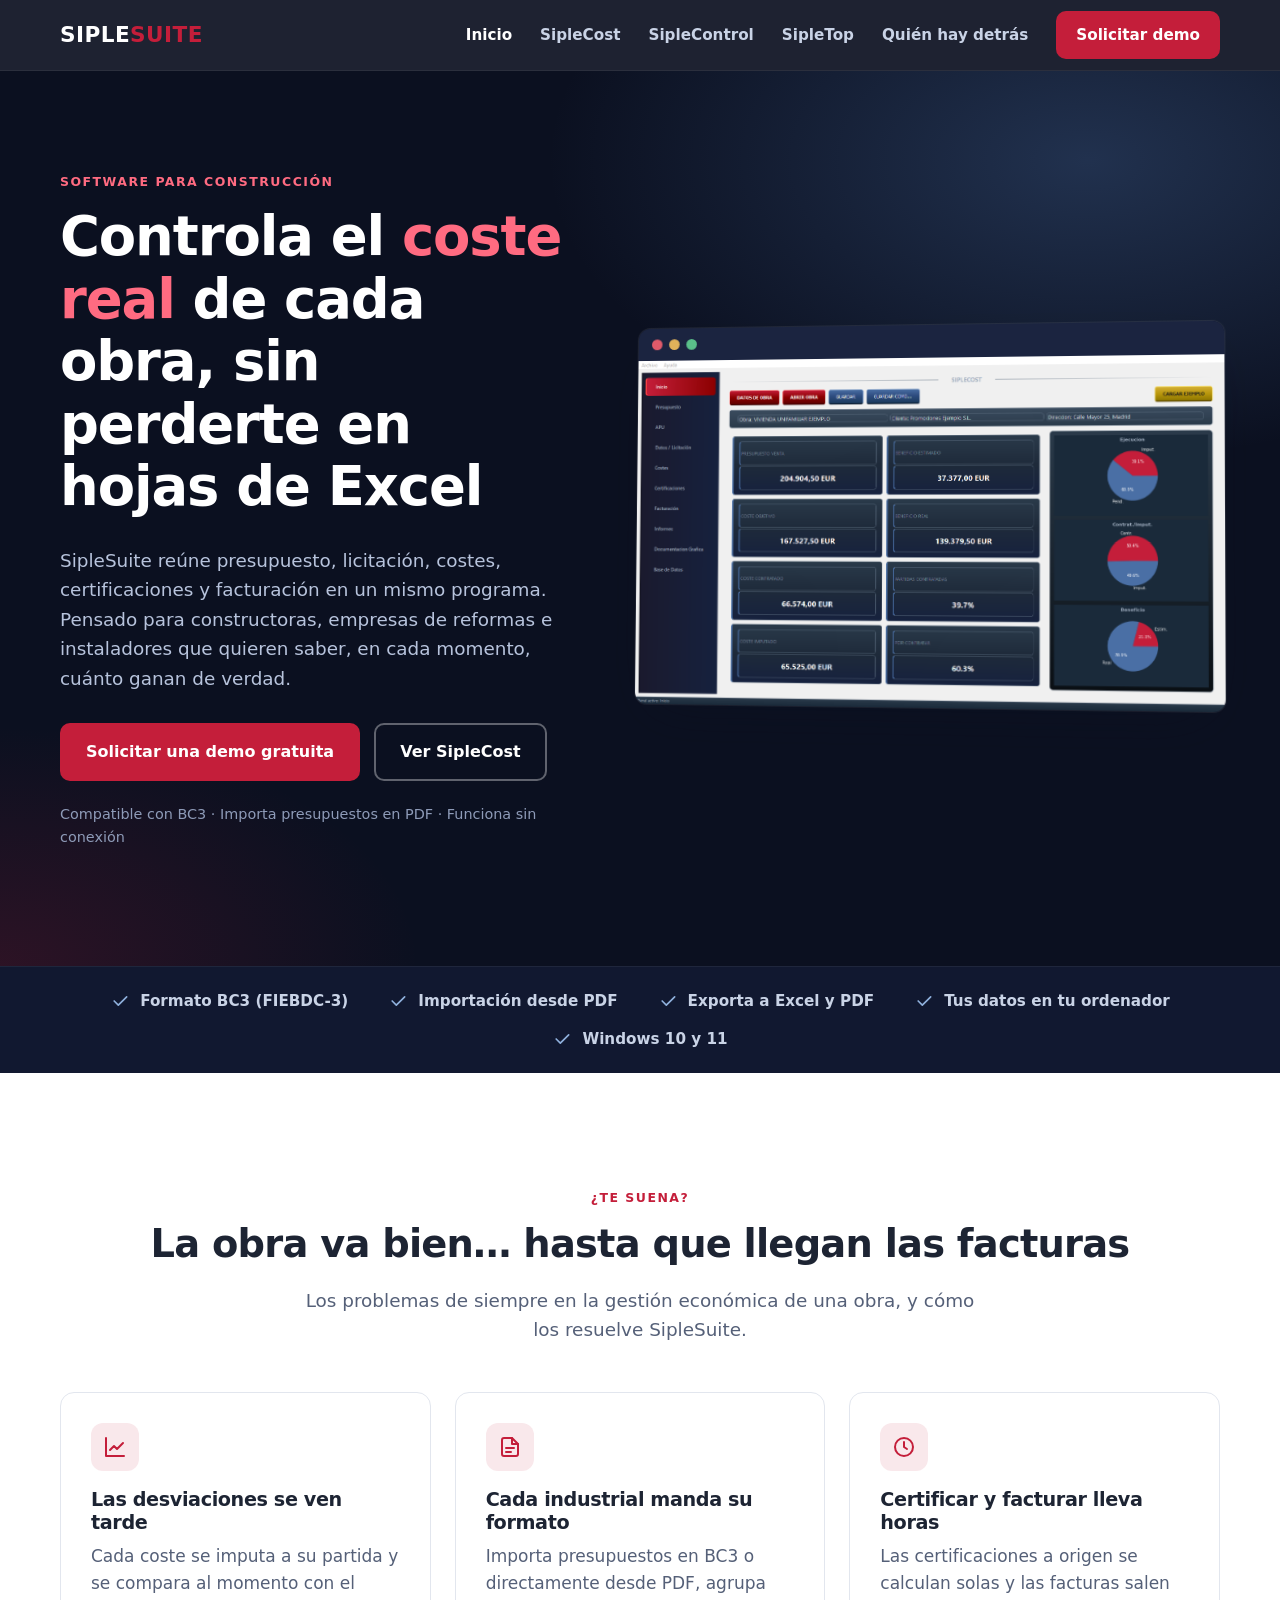
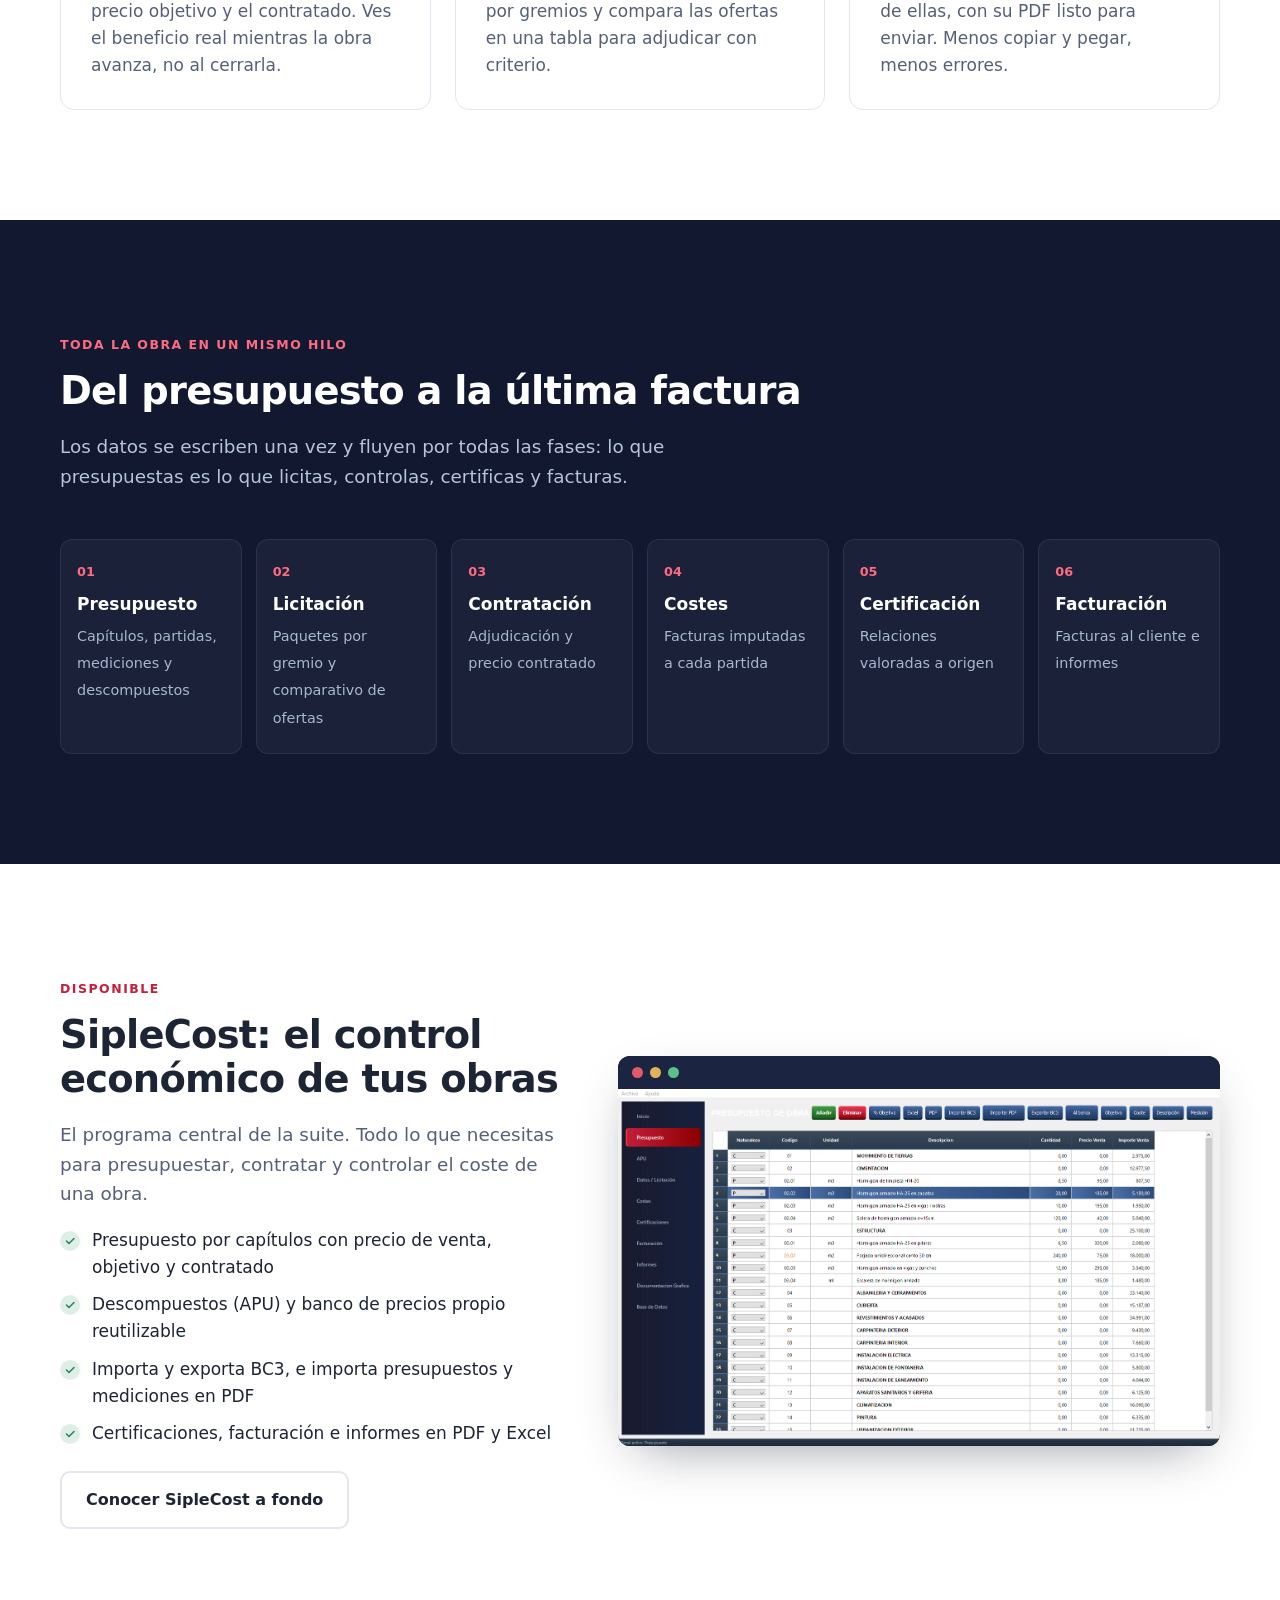
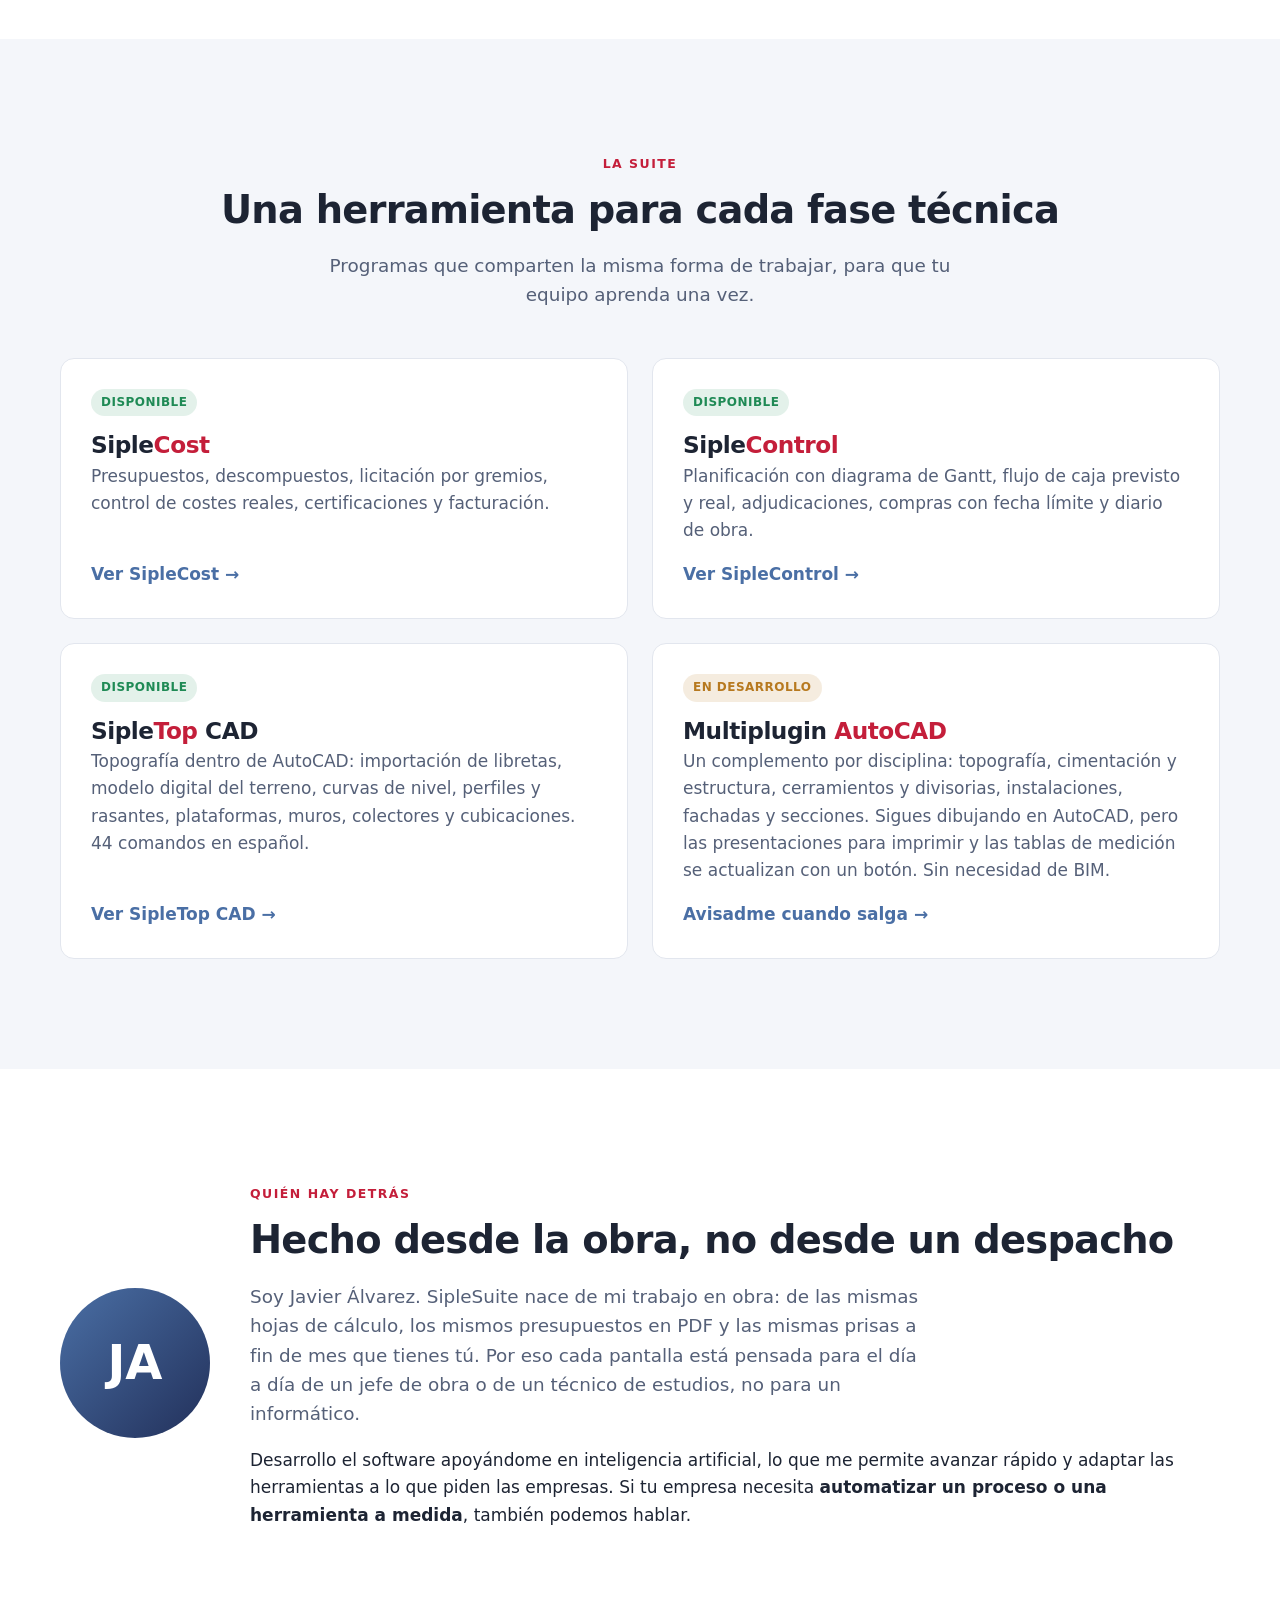
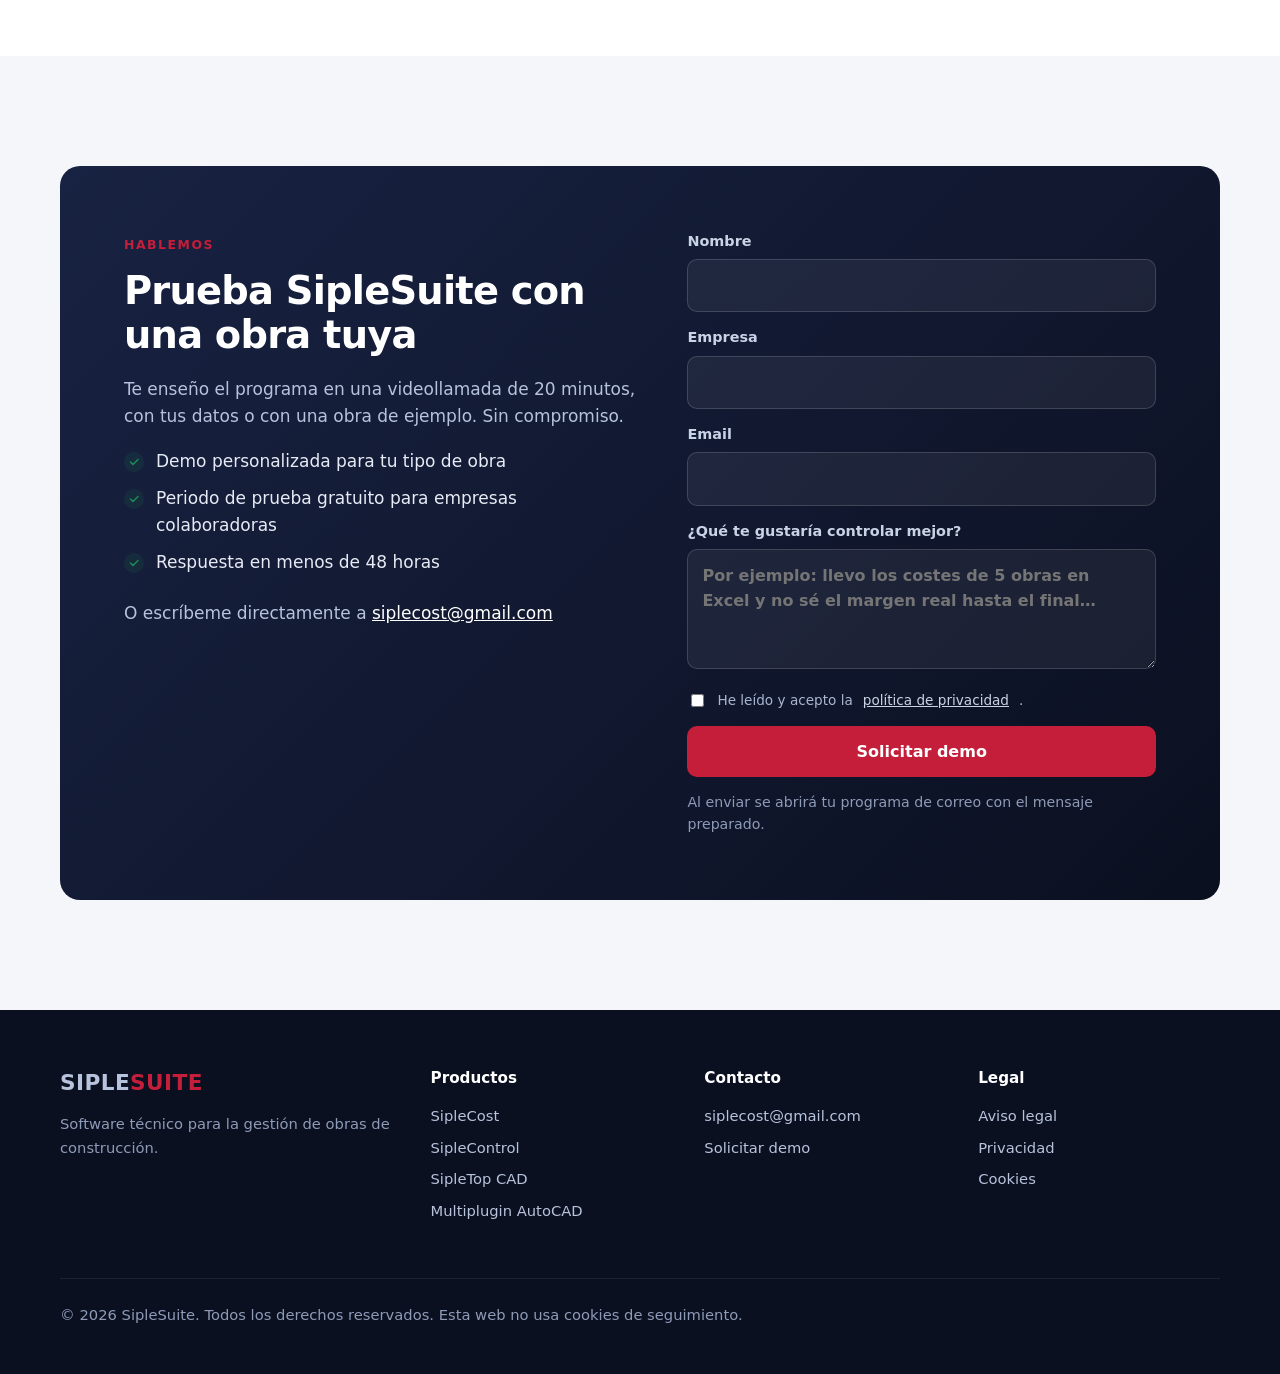
==== commit 14489dd8: "Sustituir SipleInstal por el Multiplugin para AutoCAD (en desarrollo) Co-Authored-By: Claude Opus 5." ====
--- a/index.html
+++ b/index.html
@@ -170,8 +170,8 @@
           </article>
           <article class="producto">
             <span class="estado estado--dev">En desarrollo</span>
-            <h3>Siple<span>Instal</span></h3>
-            <p>Diseño asistido de instalaciones eléctricas, de fontanería y saneamiento con trazado en planta, leyendas y conteo automático de materiales.</p>
+            <h3>Multiplugin <span>AutoCAD</span></h3>
+            <p>Un complemento por disciplina: topografía, cimentación y estructura, cerramientos y divisorias, instalaciones, fachadas y secciones. Sigues dibujando en AutoCAD, pero las presentaciones para imprimir y las tablas de medición se actualizan con un botón. Sin necesidad de BIM.</p>
             <a class="mas" href="#contacto">Avisadme cuando salga</a>
           </article>
         </div>
@@ -235,7 +235,7 @@
           <li><a href="siplecost.html">SipleCost</a></li>
           <li><a href="siplecontrol.html">SipleControl</a></li>
           <li><a href="sipletop.html">SipleTop CAD</a></li>
-          <li><a href="index.html#productos">SipleInstal</a></li>
+          <li><a href="index.html#productos">Multiplugin AutoCAD</a></li>
         </ul>
       </div>
       <div>
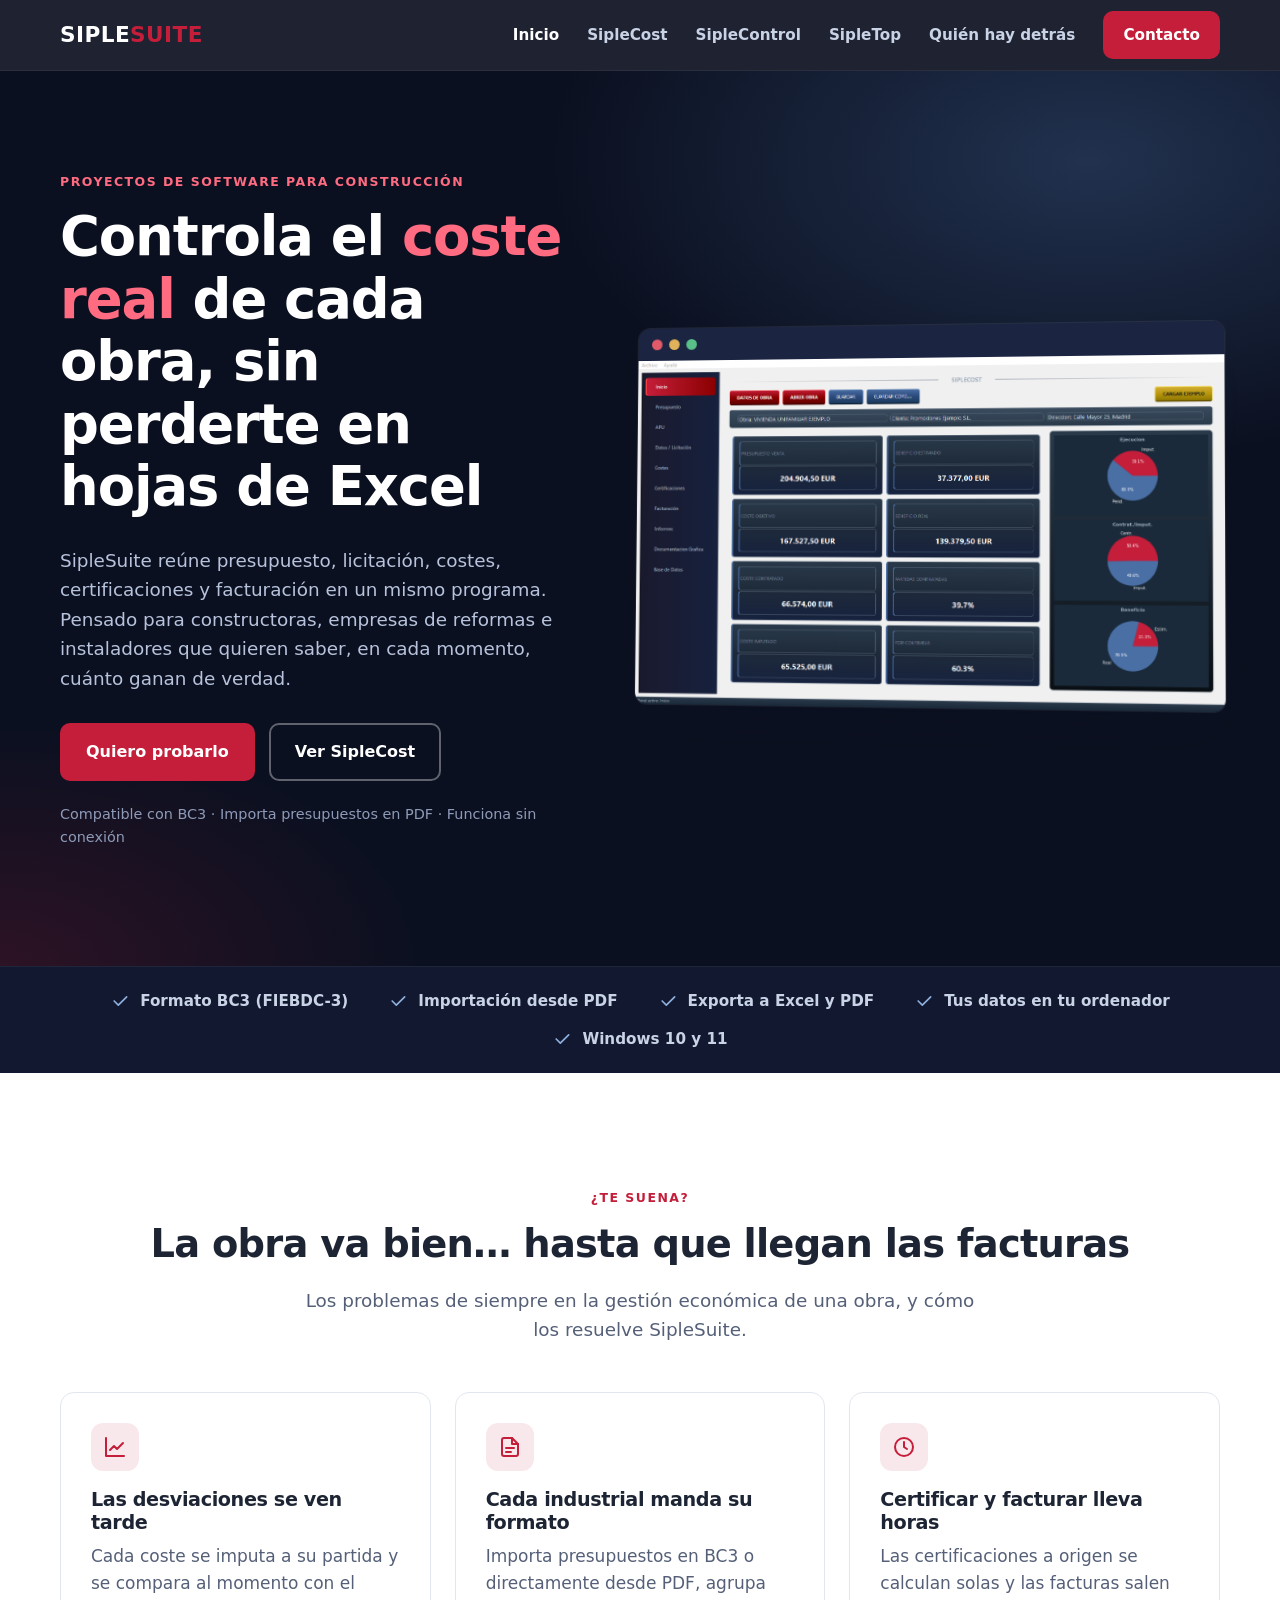
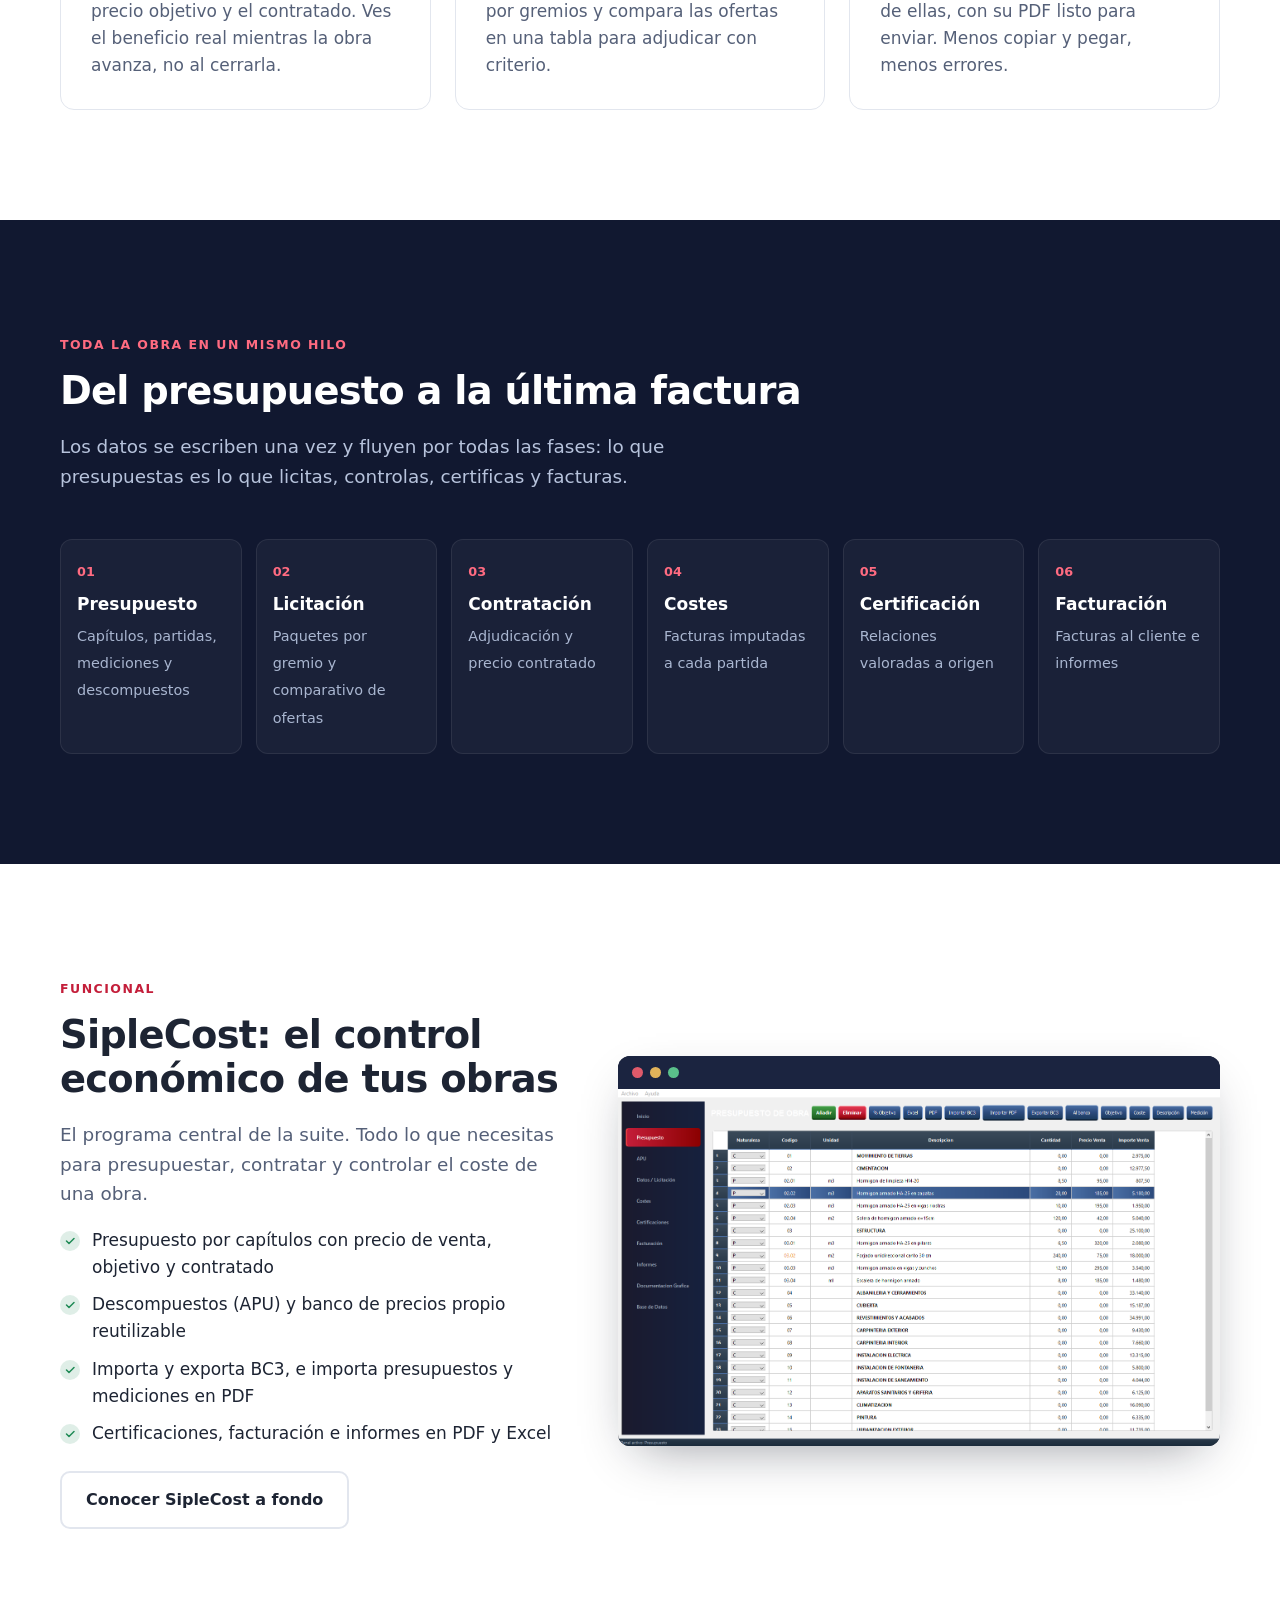
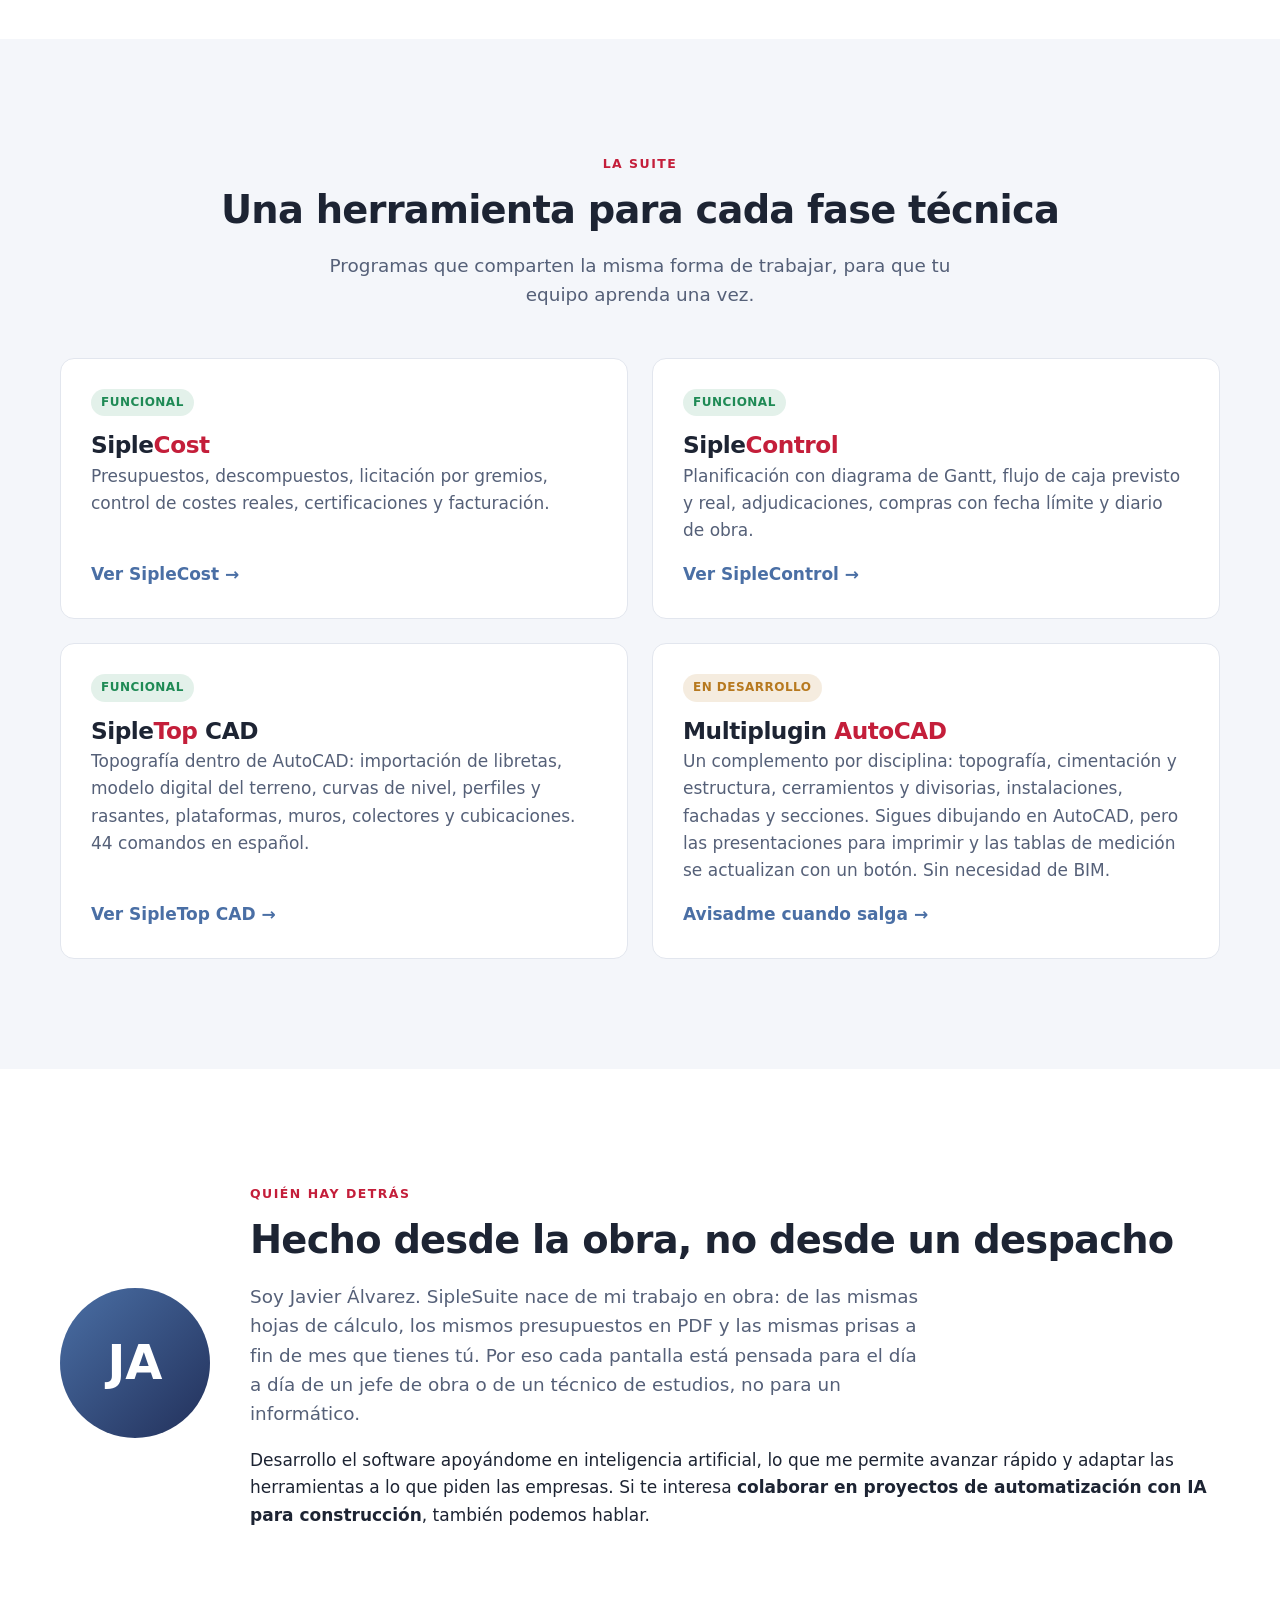
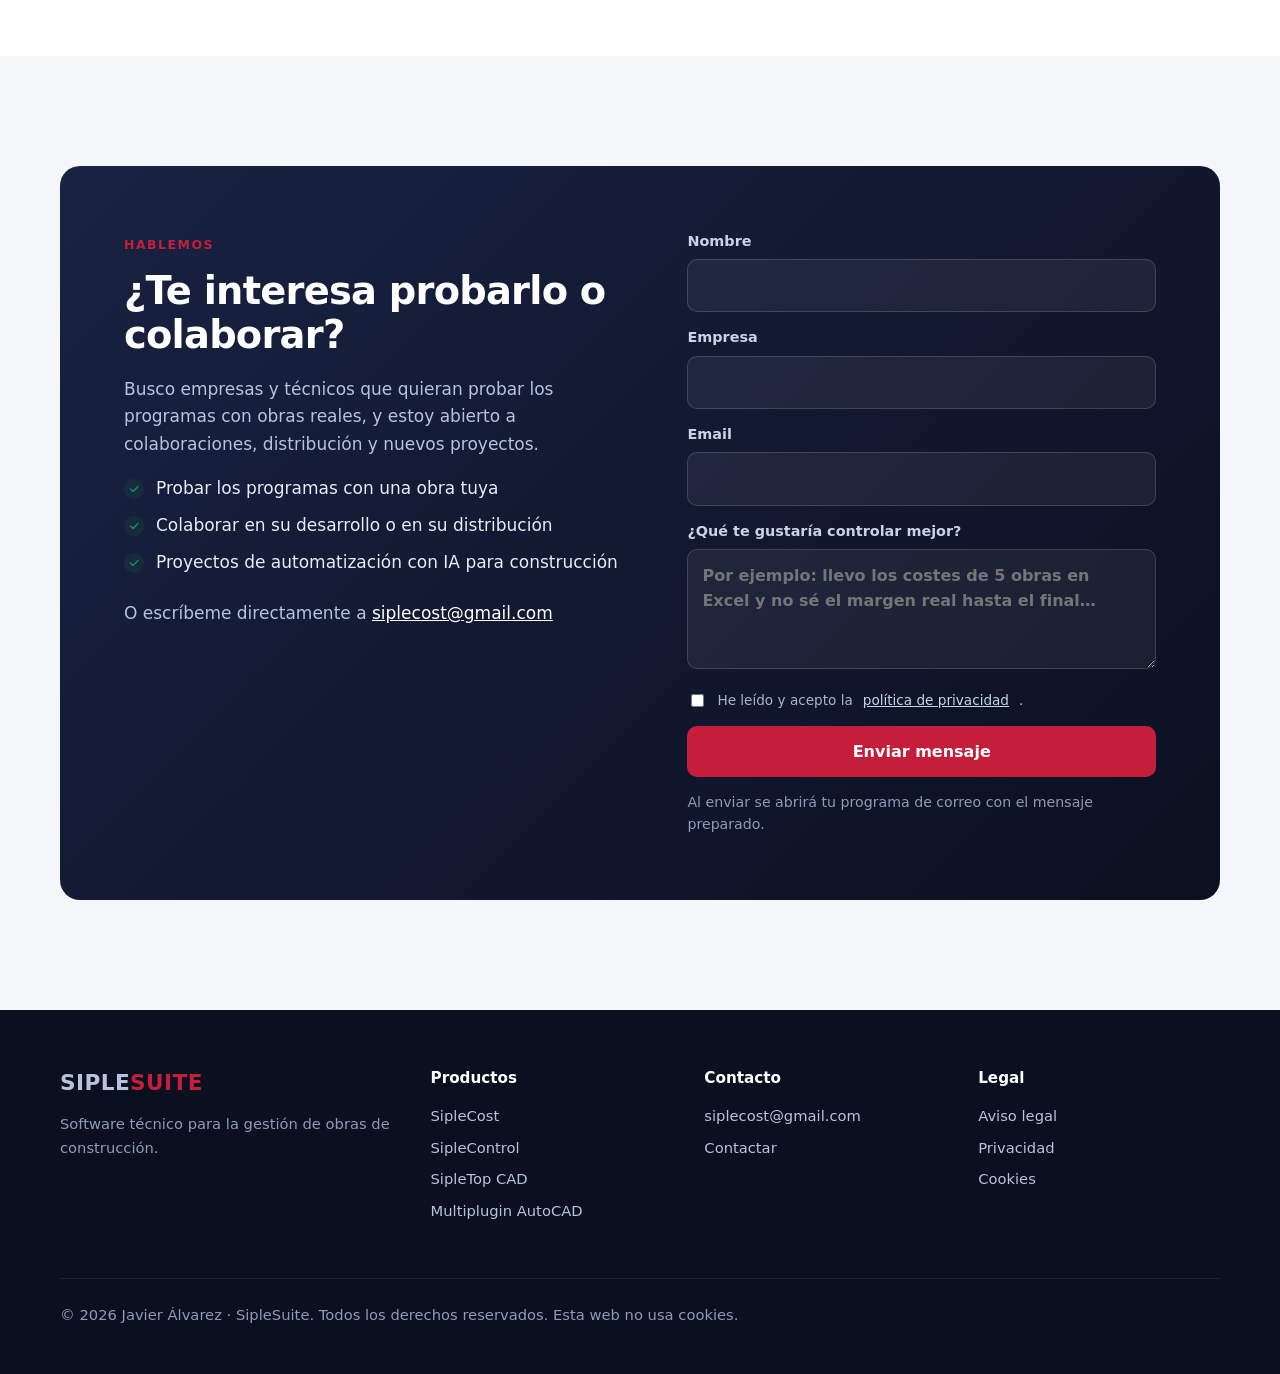
==== commit 4a6a7a5c: "Versión portafolio: textos sin oferta comercial y aviso legal solo con nombre y correo Co-Authored-B" ====
--- a/index.html
+++ b/index.html
@@ -29,7 +29,7 @@
         <a href="siplecontrol.html">SipleControl</a>
         <a href="sipletop.html">SipleTop</a>
         <a href="index.html#autor">Quién hay detrás</a>
-        <a class="boton boton--principal" href="#contacto">Solicitar demo</a>
+        <a class="boton boton--principal" href="#contacto">Contacto</a>
       </nav>
     </div>
   </header>
@@ -40,11 +40,11 @@
     <section class="hero">
       <div class="contenedor">
         <div>
-          <span class="etiqueta">Software para construcción</span>
+          <span class="etiqueta">Proyectos de software para construcción</span>
           <h1>Controla el <em>coste real</em> de cada obra, sin perderte en hojas de Excel</h1>
           <p class="entradilla">SipleSuite reúne presupuesto, licitación, costes, certificaciones y facturación en un mismo programa. Pensado para constructoras, empresas de reformas e instaladores que quieren saber, en cada momento, cuánto ganan de verdad.</p>
           <div class="botones">
-            <a class="boton boton--principal" href="#contacto">Solicitar una demo gratuita</a>
+            <a class="boton boton--principal" href="#contacto">Quiero probarlo</a>
             <a class="boton boton--secundario" href="siplecost.html">Ver SipleCost</a>
           </div>
           <p class="hero__nota">Compatible con BC3 · Importa presupuestos en PDF · Funciona sin conexión</p>
@@ -121,7 +121,7 @@
       <div class="contenedor">
         <div class="bloque">
           <div>
-            <span class="etiqueta">Disponible</span>
+            <span class="etiqueta">Funcional</span>
             <h2>SipleCost: el control económico de tus obras</h2>
             <p class="entradilla">El programa central de la suite. Todo lo que necesitas para presupuestar, contratar y controlar el coste de una obra.</p>
             <ul class="lista-check">
@@ -151,19 +151,19 @@
         </div>
         <div class="rejilla rejilla--2">
           <article class="producto">
-            <span class="estado estado--ok">Disponible</span>
+            <span class="estado estado--ok">Funcional</span>
             <h3>Siple<span>Cost</span></h3>
             <p>Presupuestos, descompuestos, licitación por gremios, control de costes reales, certificaciones y facturación.</p>
             <a class="mas" href="siplecost.html">Ver SipleCost</a>
           </article>
           <article class="producto">
-            <span class="estado estado--ok">Disponible</span>
+            <span class="estado estado--ok">Funcional</span>
             <h3>Siple<span>Control</span></h3>
             <p>Planificación con diagrama de Gantt, flujo de caja previsto y real, adjudicaciones, compras con fecha límite y diario de obra.</p>
             <a class="mas" href="siplecontrol.html">Ver SipleControl</a>
           </article>
           <article class="producto">
-            <span class="estado estado--ok">Disponible</span>
+            <span class="estado estado--ok">Funcional</span>
             <h3>Siple<span>Top</span> CAD</h3>
             <p>Topografía dentro de AutoCAD: importación de libretas, modelo digital del terreno, curvas de nivel, perfiles y rasantes, plataformas, muros, colectores y cubicaciones. 44 comandos en español.</p>
             <a class="mas" href="sipletop.html">Ver SipleTop CAD</a>
@@ -187,7 +187,7 @@
             <span class="etiqueta">Quién hay detrás</span>
             <h2>Hecho desde la obra, no desde un despacho</h2>
             <p class="entradilla">Soy Javier Álvarez. SipleSuite nace de mi trabajo en obra: de las mismas hojas de cálculo, los mismos presupuestos en PDF y las mismas prisas a fin de mes que tienes tú. Por eso cada pantalla está pensada para el día a día de un jefe de obra o de un técnico de estudios, no para un informático.</p>
-            <p>Desarrollo el software apoyándome en inteligencia artificial, lo que me permite avanzar rápido y adaptar las herramientas a lo que piden las empresas. Si tu empresa necesita <strong>automatizar un proceso o una herramienta a medida</strong>, también podemos hablar.</p>
+            <p>Desarrollo el software apoyándome en inteligencia artificial, lo que me permite avanzar rápido y adaptar las herramientas a lo que piden las empresas. Si te interesa <strong>colaborar en proyectos de automatización con IA para construcción</strong>, también podemos hablar.</p>
           </div>
         </div>
       </div>
@@ -199,12 +199,12 @@
         <div class="cta">
           <div>
             <span class="etiqueta">Hablemos</span>
-            <h2>Prueba SipleSuite con una obra tuya</h2>
-            <p>Te enseño el programa en una videollamada de 20 minutos, con tus datos o con una obra de ejemplo. Sin compromiso.</p>
+            <h2>¿Te interesa probarlo o colaborar?</h2>
+            <p>Busco empresas y técnicos que quieran probar los programas con obras reales, y estoy abierto a colaboraciones, distribución y nuevos proyectos.</p>
             <ul class="lista-check">
-              <li>Demo personalizada para tu tipo de obra</li>
-              <li>Periodo de prueba gratuito para empresas colaboradoras</li>
-              <li>Respuesta en menos de 48 horas</li>
+              <li>Probar los programas con una obra tuya</li>
+              <li>Colaborar en su desarrollo o en su distribución</li>
+              <li>Proyectos de automatización con IA para construcción</li>
             </ul>
             <p>O escríbeme directamente a <a href="mailto:siplecost@gmail.com" style="color:#fff">siplecost@gmail.com</a></p>
           </div>
@@ -214,7 +214,7 @@
             <label>Email<input name="email" type="email" required autocomplete="email"></label>
             <label>¿Qué te gustaría controlar mejor?<textarea name="mensaje" placeholder="Por ejemplo: llevo los costes de 5 obras en Excel y no sé el margen real hasta el final…"></textarea></label>
             <label class="privacidad"><input type="checkbox" required> He leído y acepto la <a href="legal.html#privacidad" style="color:#c9d3e6">política de privacidad</a>.</label>
-            <button class="boton boton--principal" type="submit">Solicitar demo</button>
+            <button class="boton boton--principal" type="submit">Enviar mensaje</button>
             <small>Al enviar se abrirá tu programa de correo con el mensaje preparado.</small>
           </form>
         </div>
@@ -242,7 +242,7 @@
         <h4>Contacto</h4>
         <ul>
           <li><a href="mailto:siplecost@gmail.com">siplecost@gmail.com</a></li>
-          <li><a href="index.html#contacto">Solicitar demo</a></li>
+          <li><a href="index.html#contacto">Contactar</a></li>
         </ul>
       </div>
       <div>
@@ -253,7 +253,7 @@
           <li><a href="legal.html#cookies">Cookies</a></li>
         </ul>
       </div>
-      <p class="pie__legal">© <span data-anio>2026</span> SipleSuite. Todos los derechos reservados. Esta web no usa cookies de seguimiento.</p>
+      <p class="pie__legal">© <span data-anio>2026</span> Javier Álvarez · SipleSuite. Todos los derechos reservados. Esta web no usa cookies.</p>
     </div>
   </footer>
 
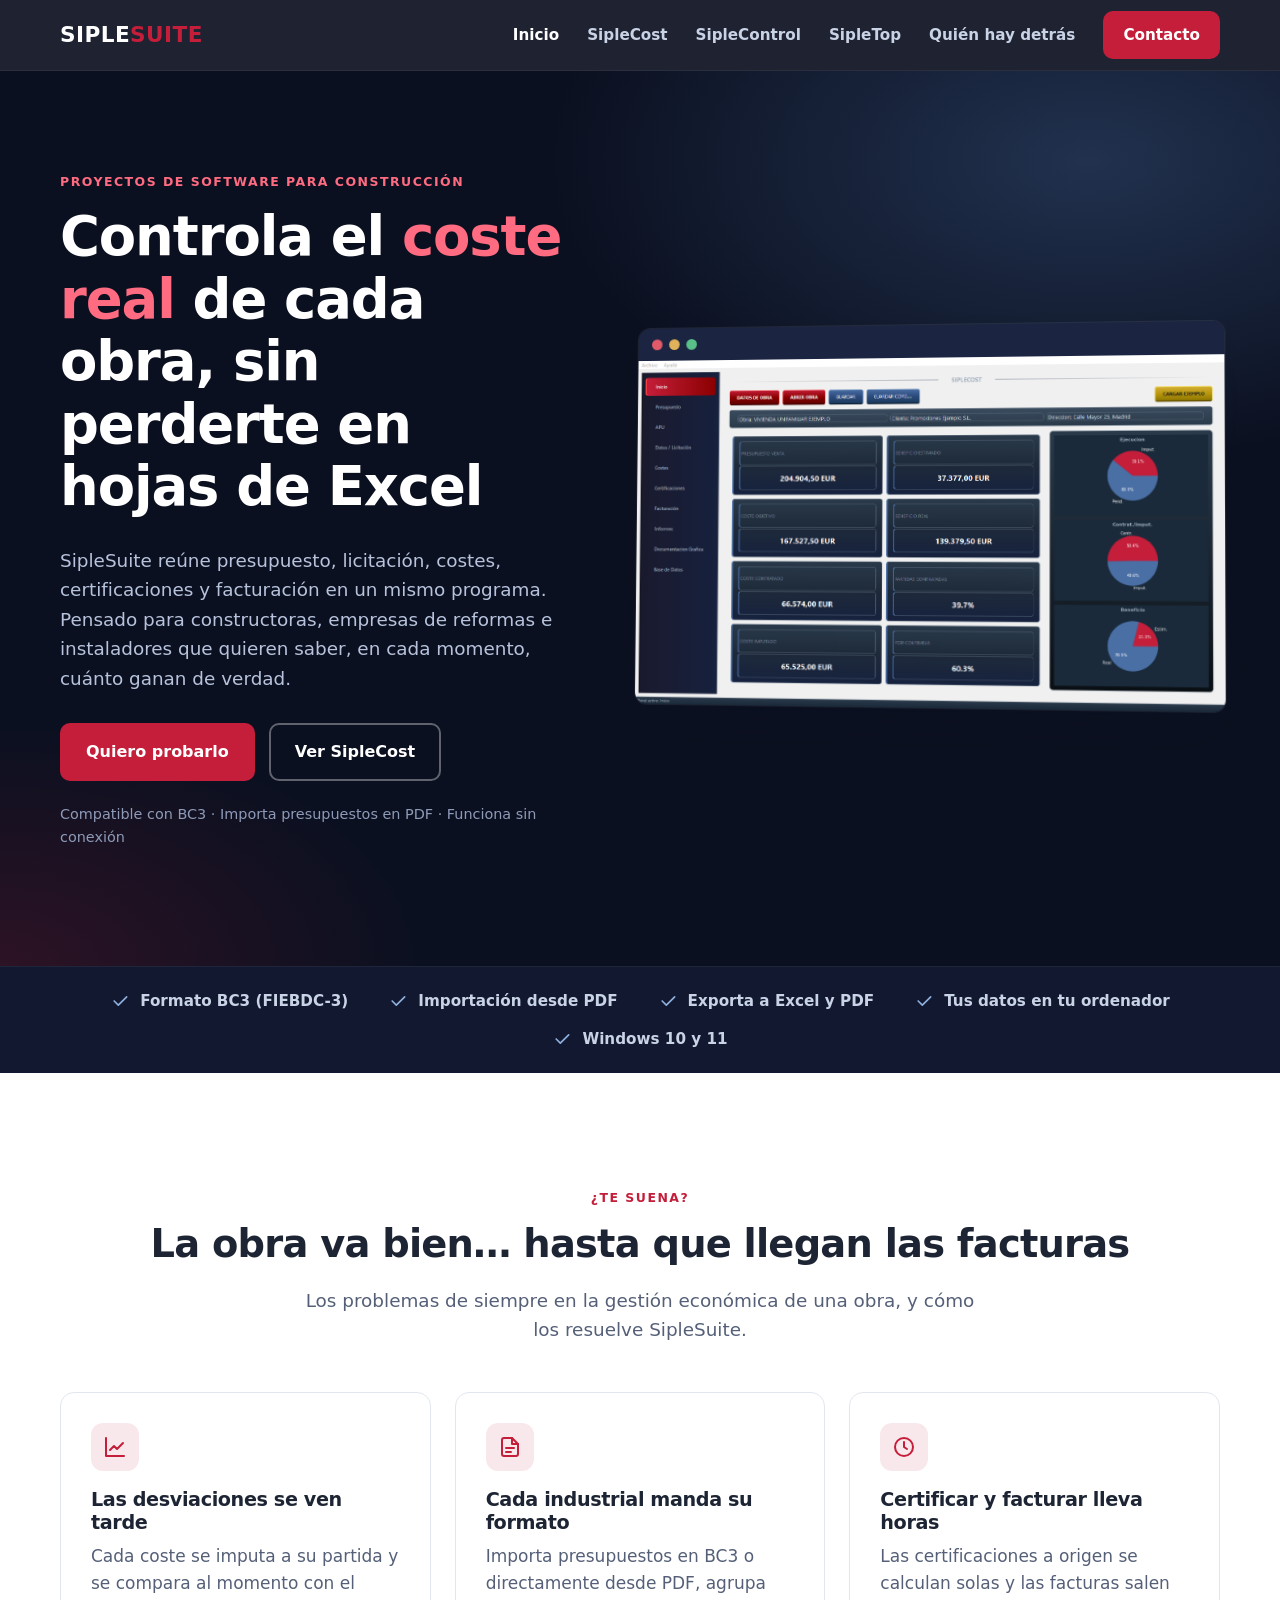
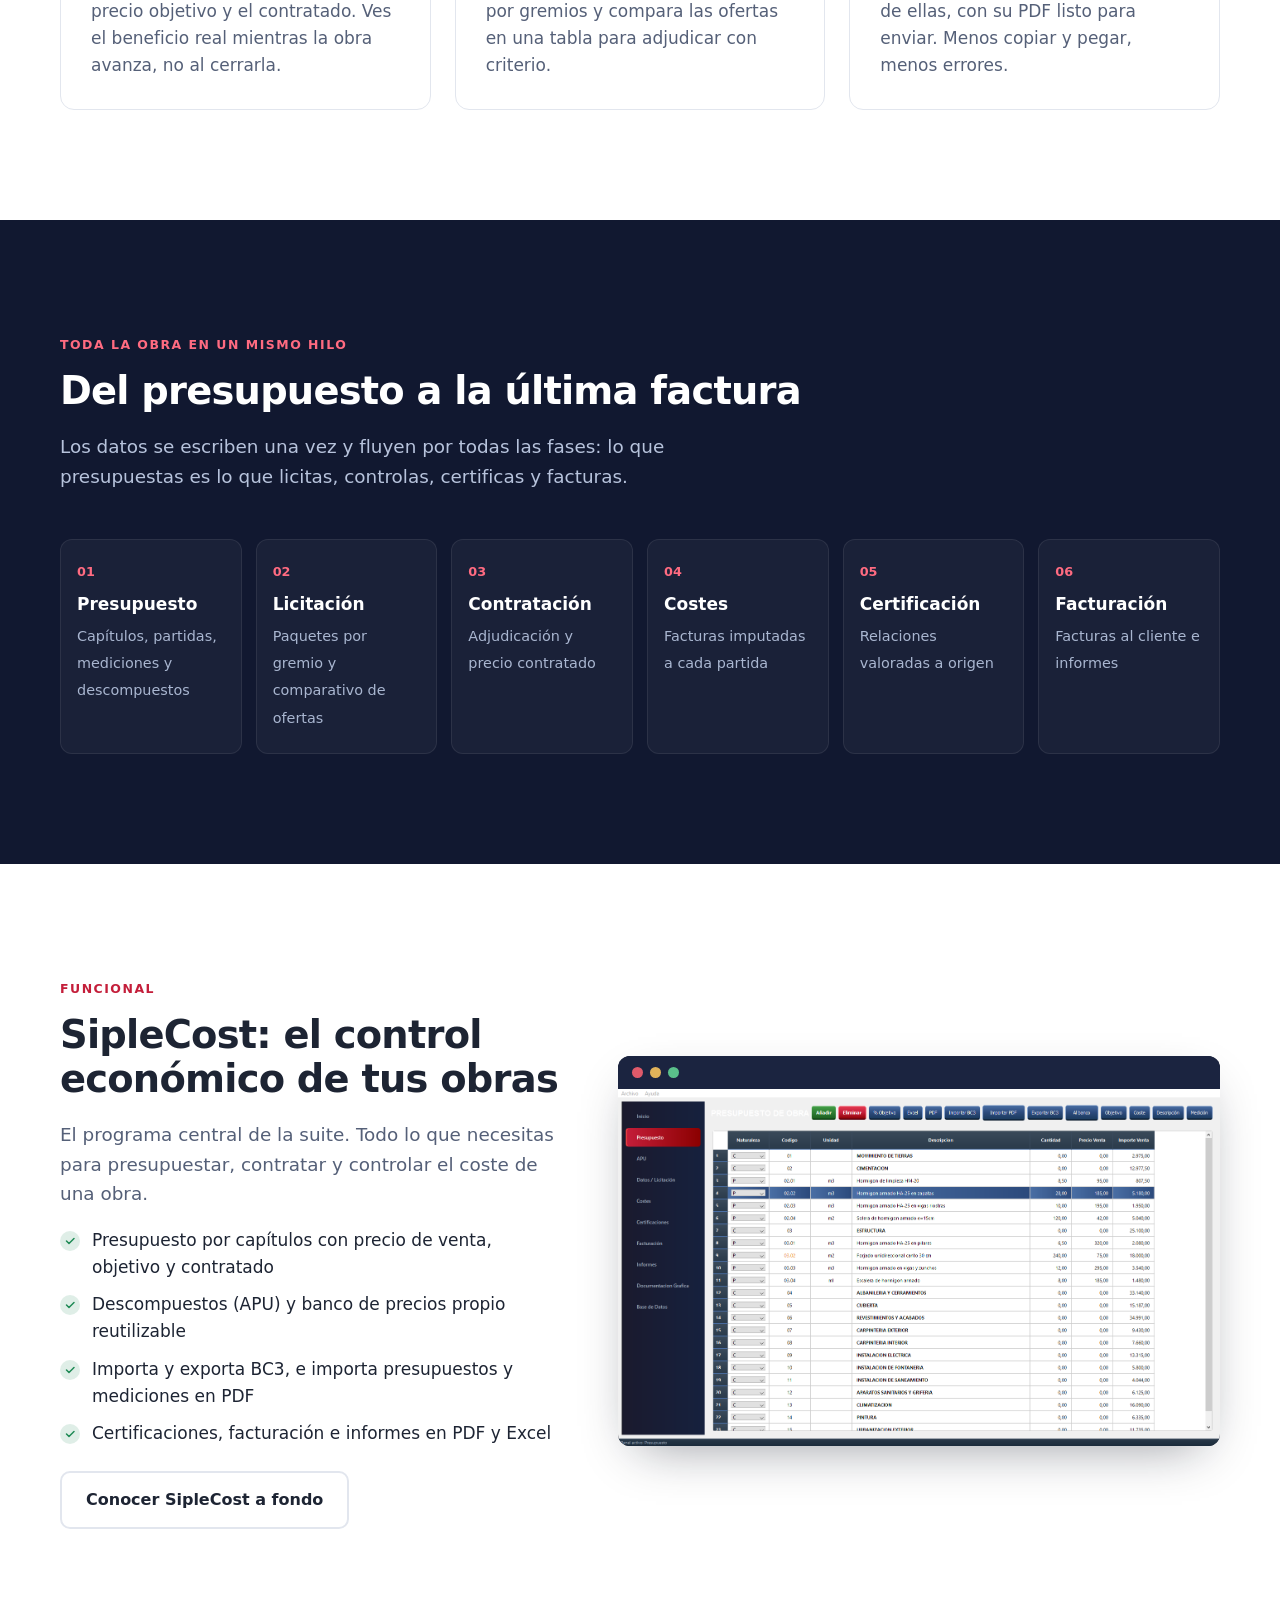
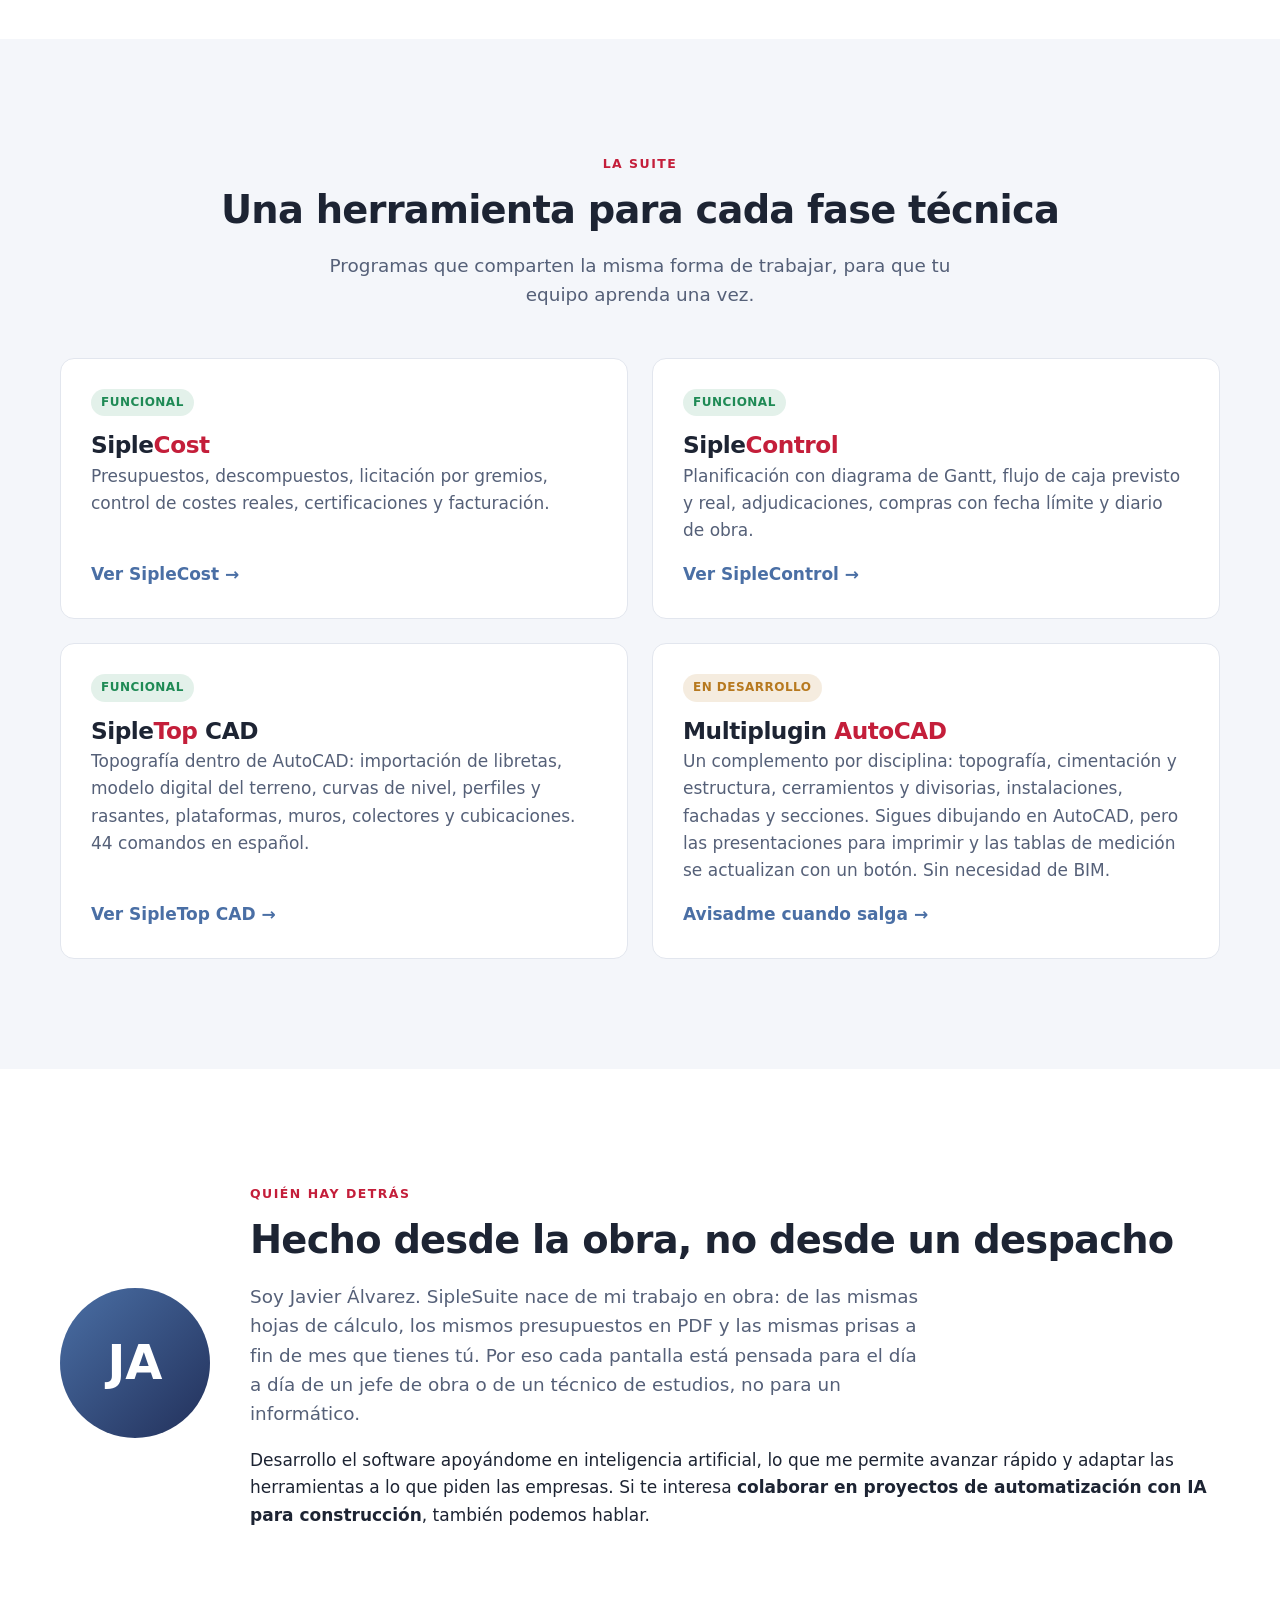
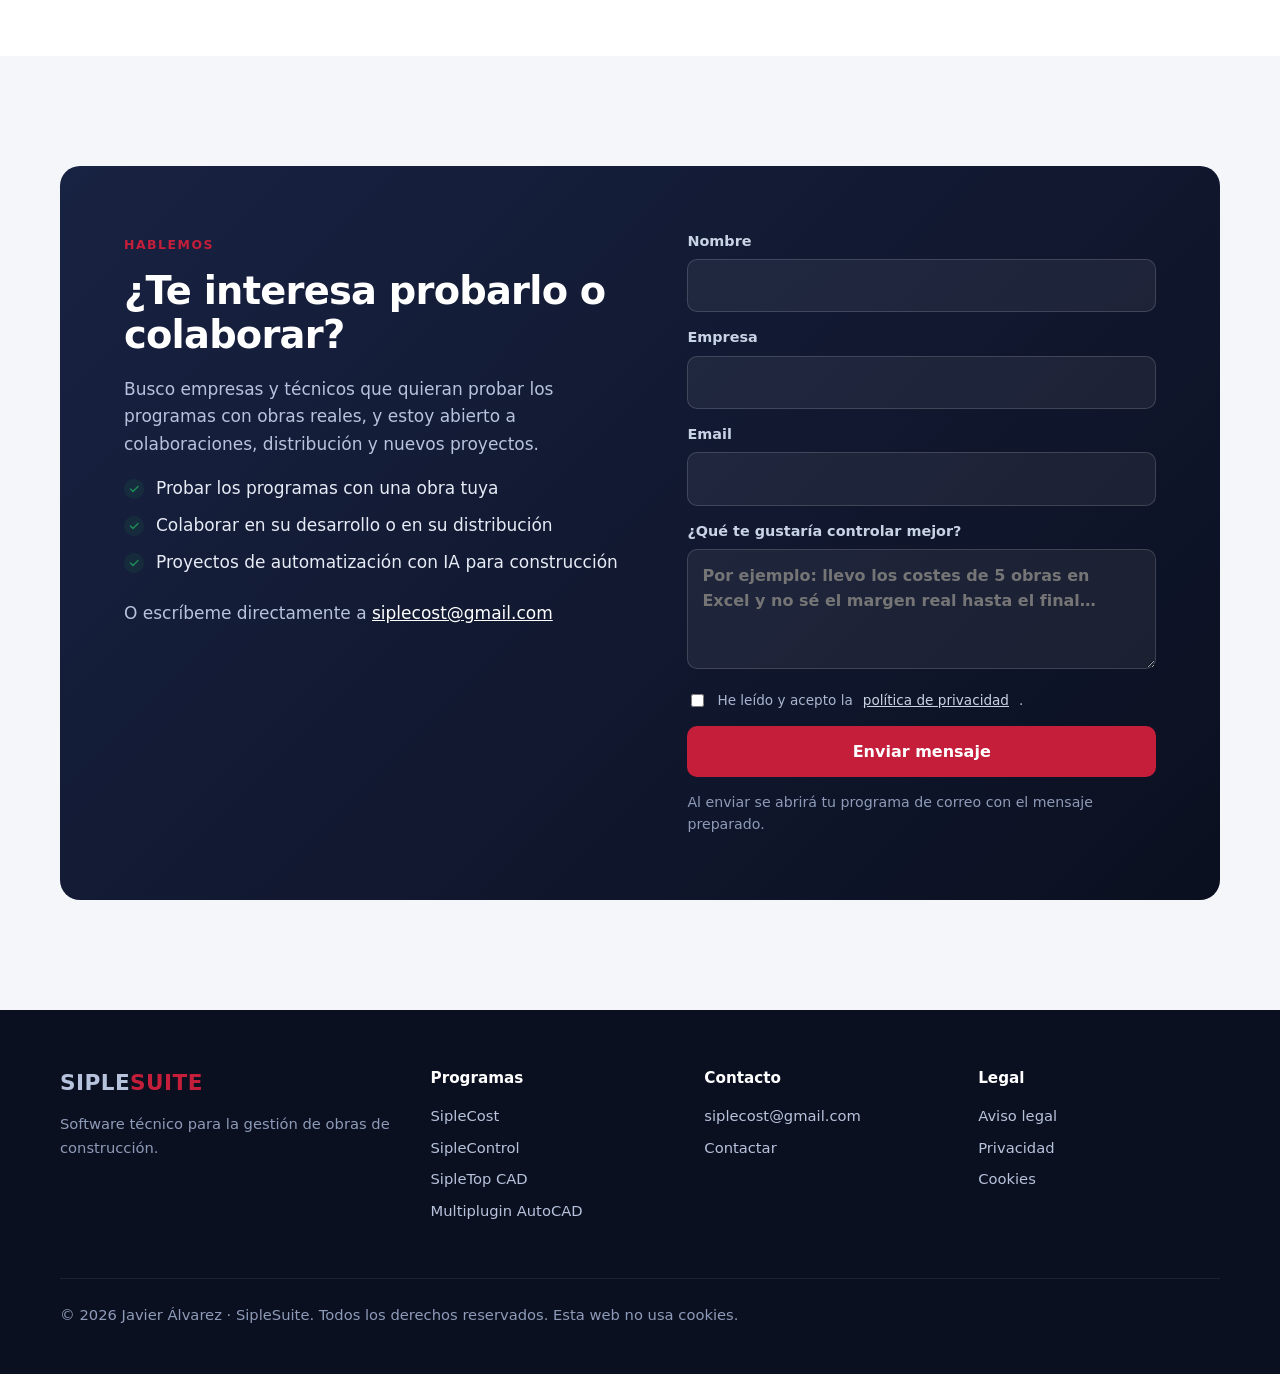
==== commit c10035f9: "Pie de página: Programas en vez de Productos Co-Authored-By: Claude Opus 5.5 <noreply@anthropic.com>" ====
--- a/index.html
+++ b/index.html
@@ -230,7 +230,7 @@
         <p style="margin-top:12px">Software técnico para la gestión de obras de construcción.</p>
       </div>
       <div>
-        <h4>Productos</h4>
+        <h4>Programas</h4>
         <ul>
           <li><a href="siplecost.html">SipleCost</a></li>
           <li><a href="siplecontrol.html">SipleControl</a></li>
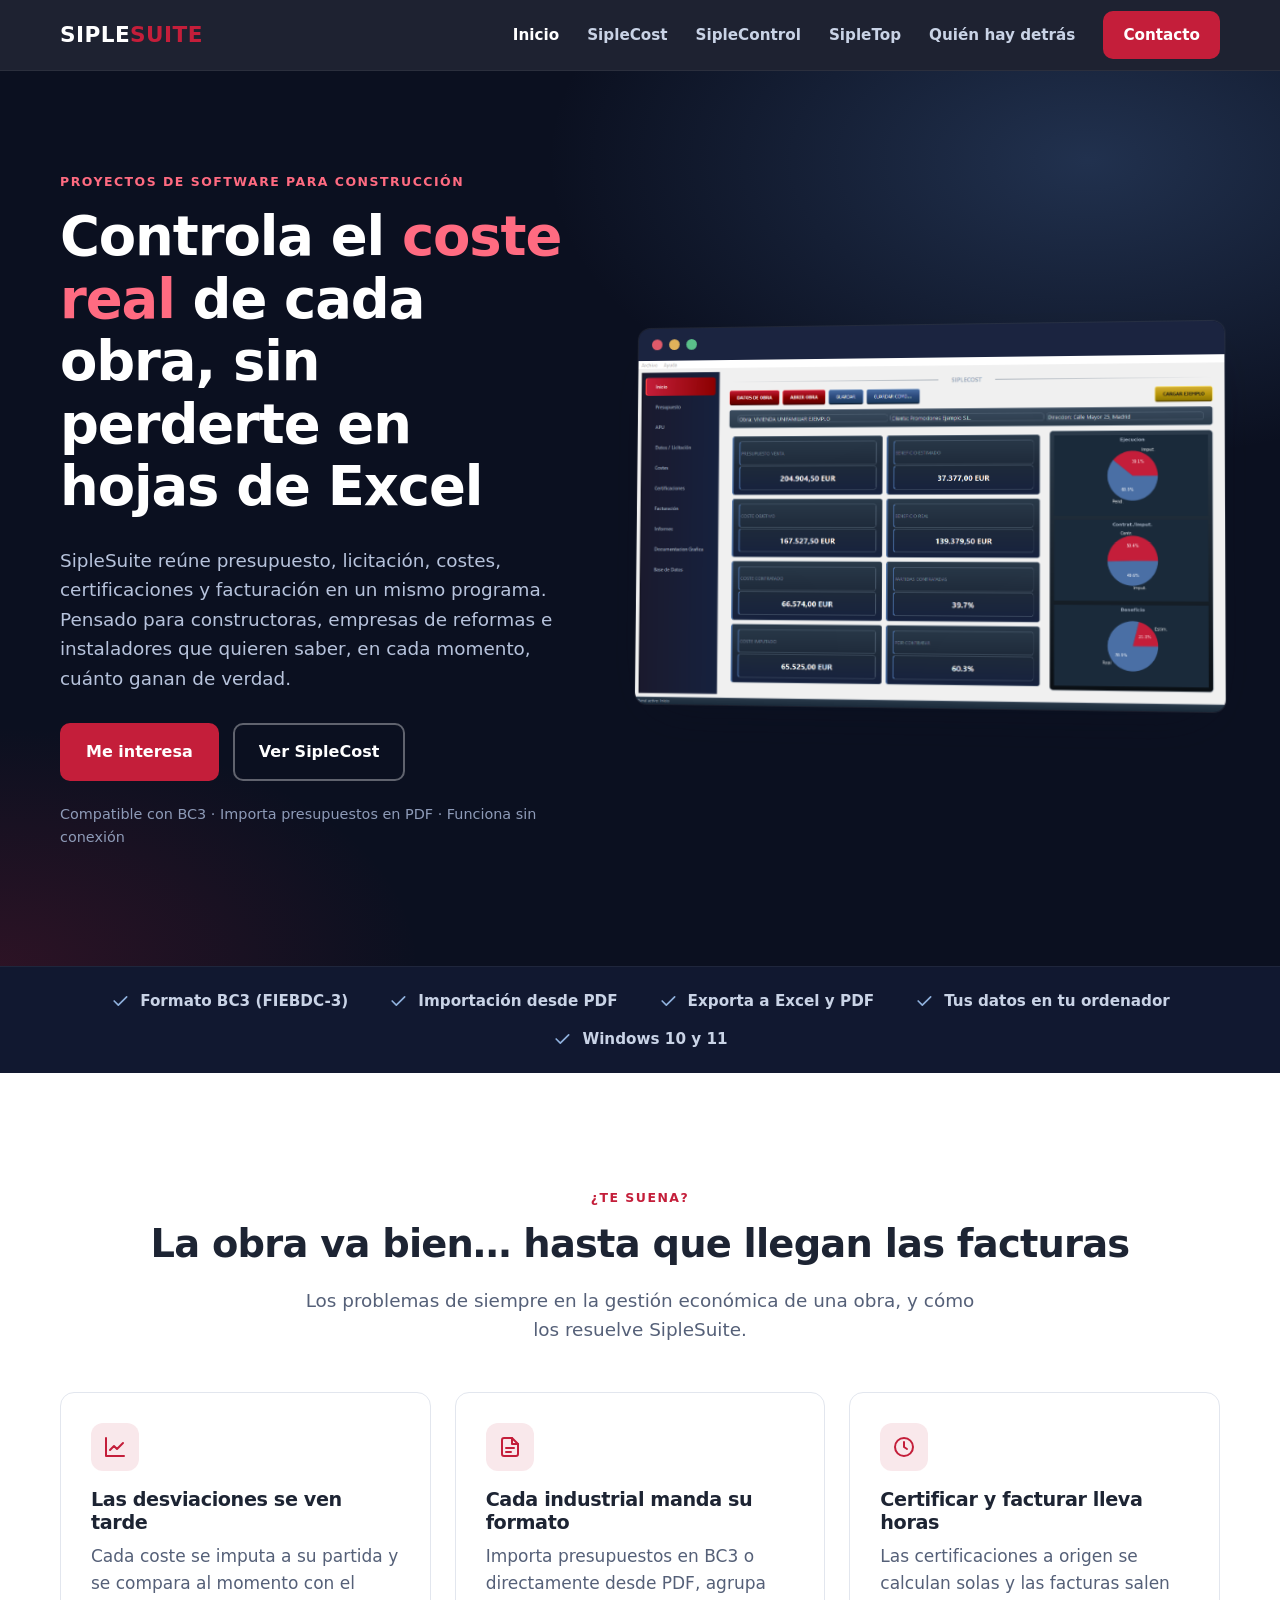
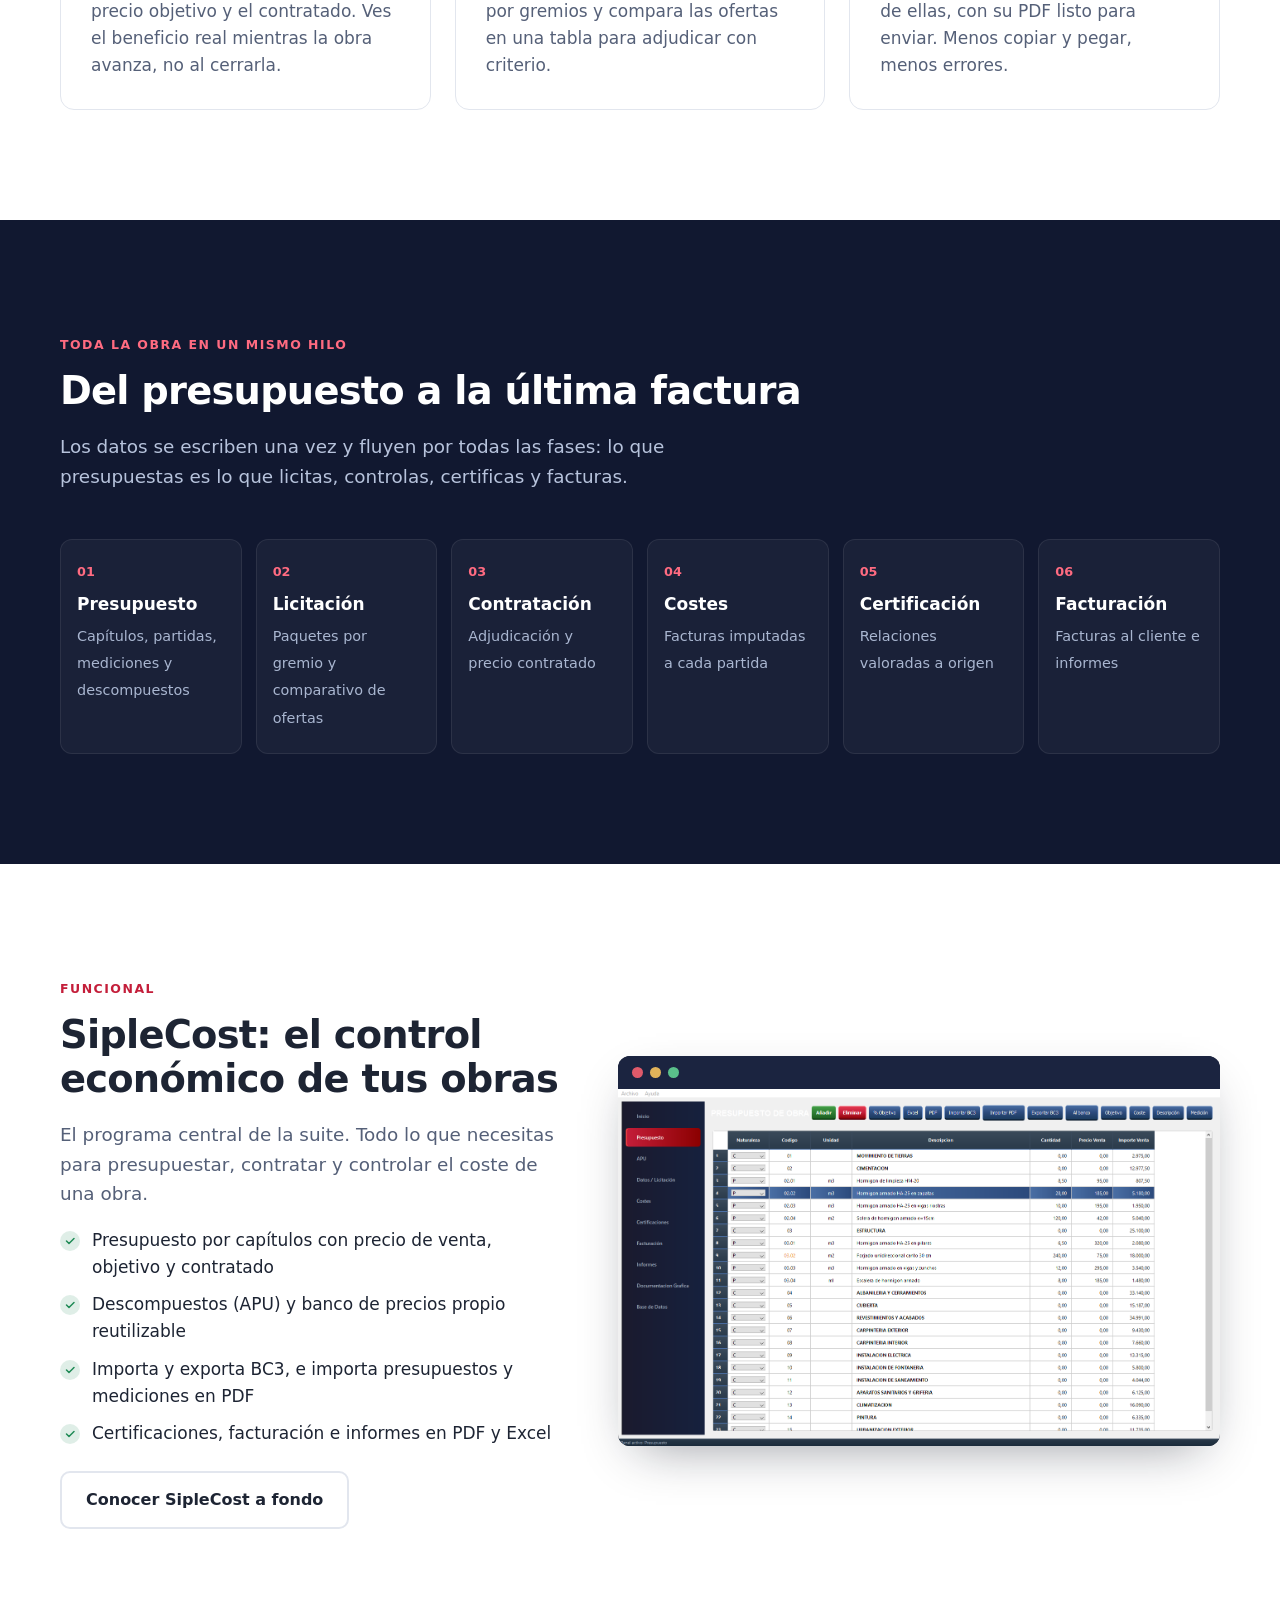
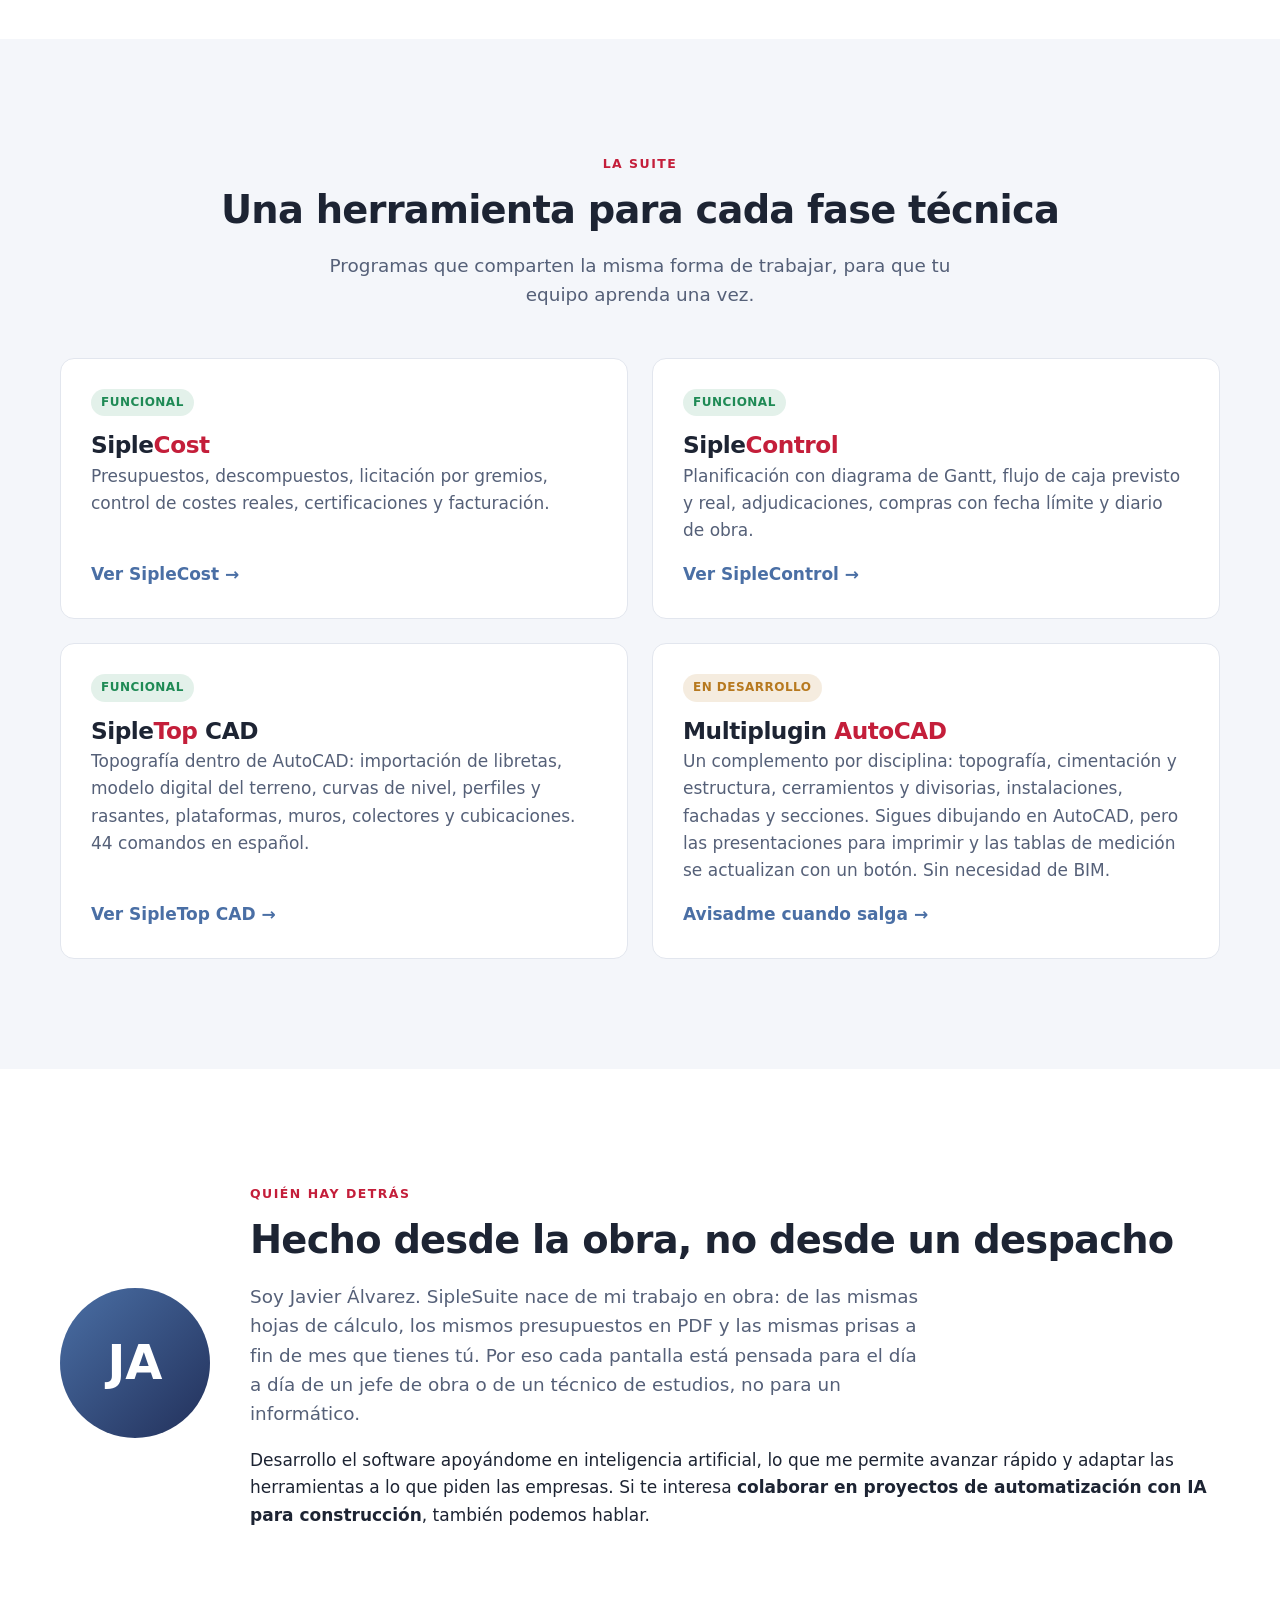
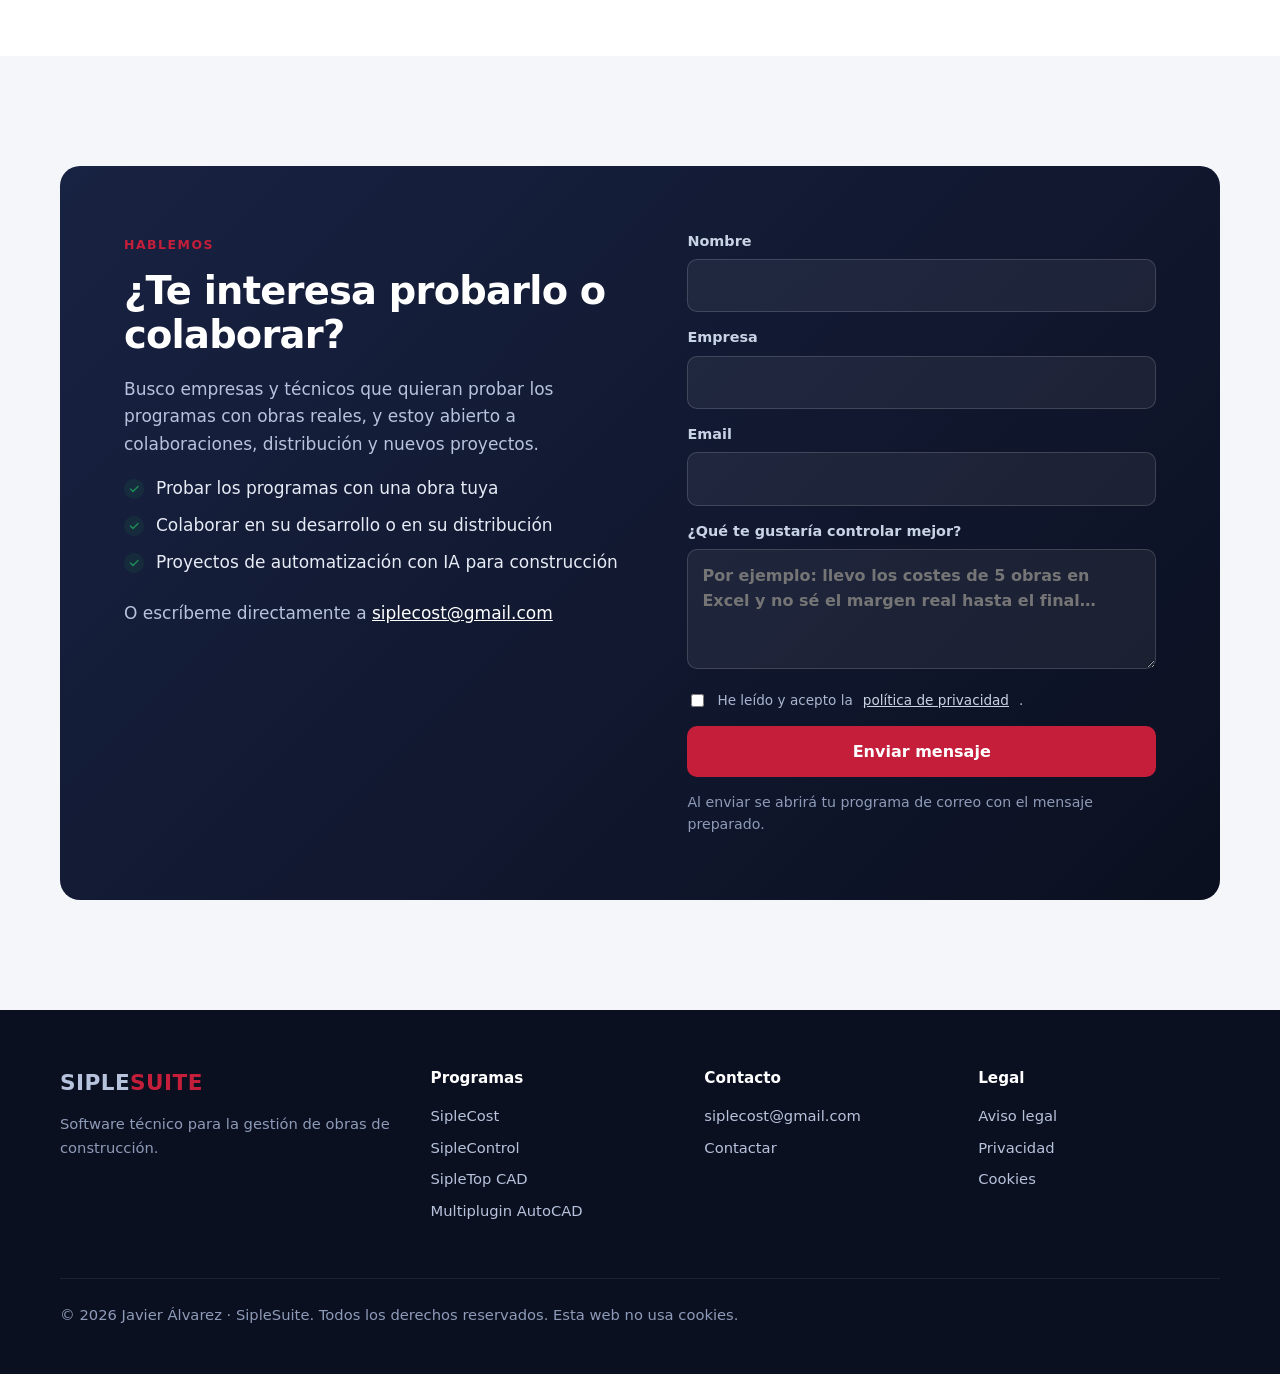
==== commit 53d0001f: "Tono de presentación: contacto por interés u opinión, sin lenguaje de venta Co-Authored-By: Claude O" ====
--- a/index.html
+++ b/index.html
@@ -44,7 +44,7 @@
           <h1>Controla el <em>coste real</em> de cada obra, sin perderte en hojas de Excel</h1>
           <p class="entradilla">SipleSuite reúne presupuesto, licitación, costes, certificaciones y facturación en un mismo programa. Pensado para constructoras, empresas de reformas e instaladores que quieren saber, en cada momento, cuánto ganan de verdad.</p>
           <div class="botones">
-            <a class="boton boton--principal" href="#contacto">Quiero probarlo</a>
+            <a class="boton boton--principal" href="#contacto">Me interesa</a>
             <a class="boton boton--secundario" href="siplecost.html">Ver SipleCost</a>
           </div>
           <p class="hero__nota">Compatible con BC3 · Importa presupuestos en PDF · Funciona sin conexión</p>
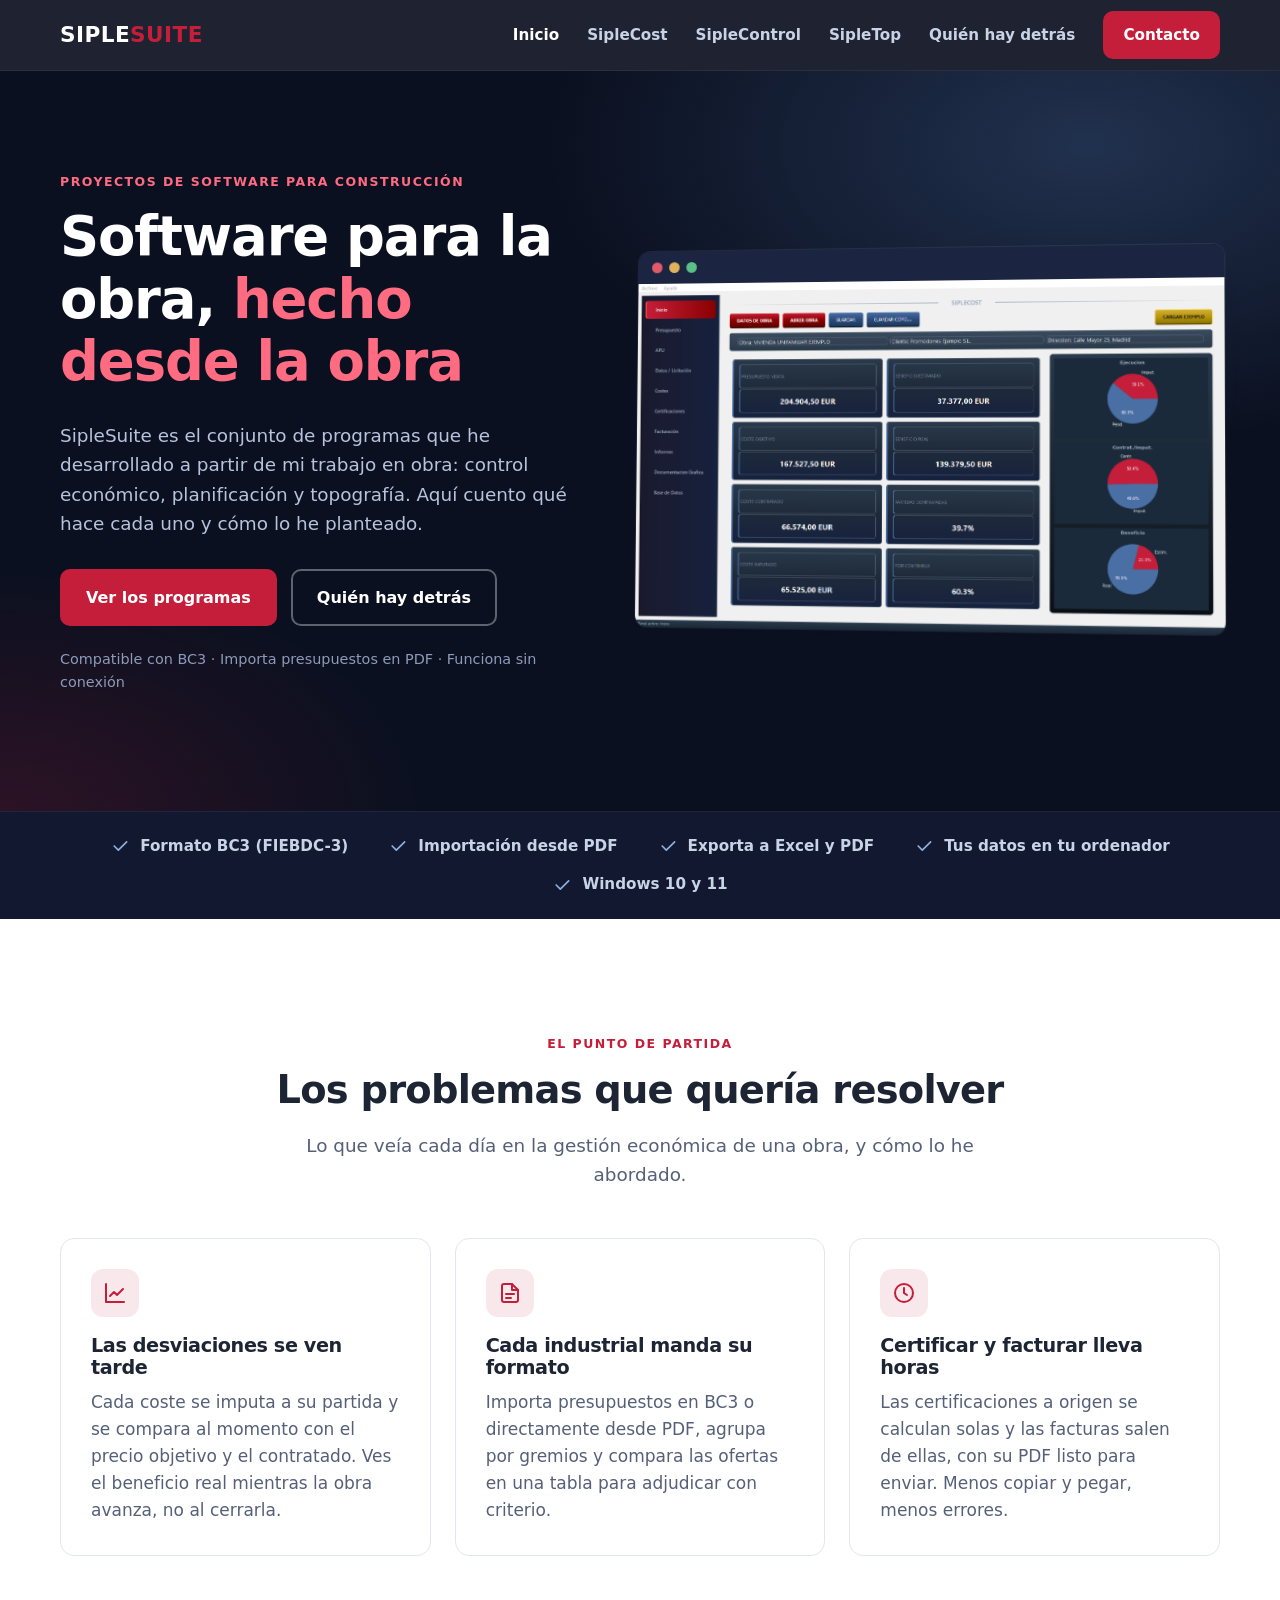
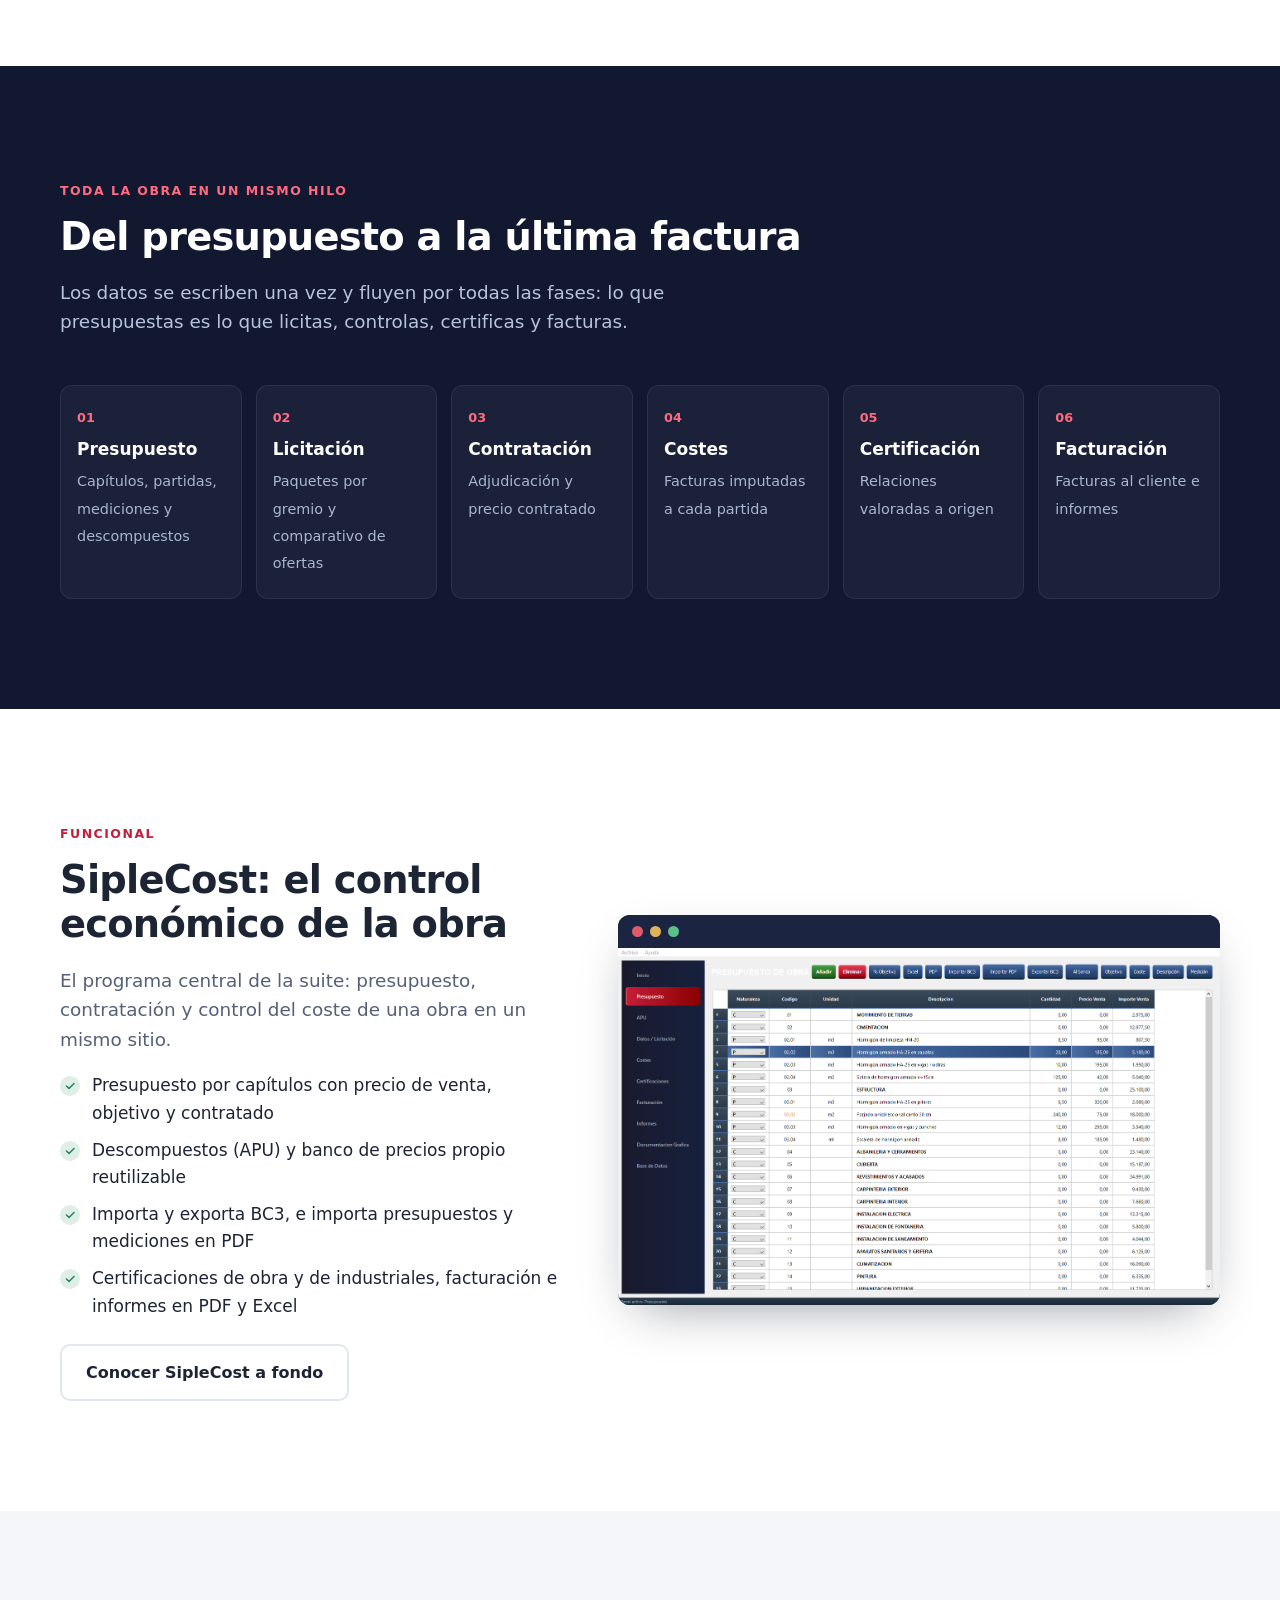
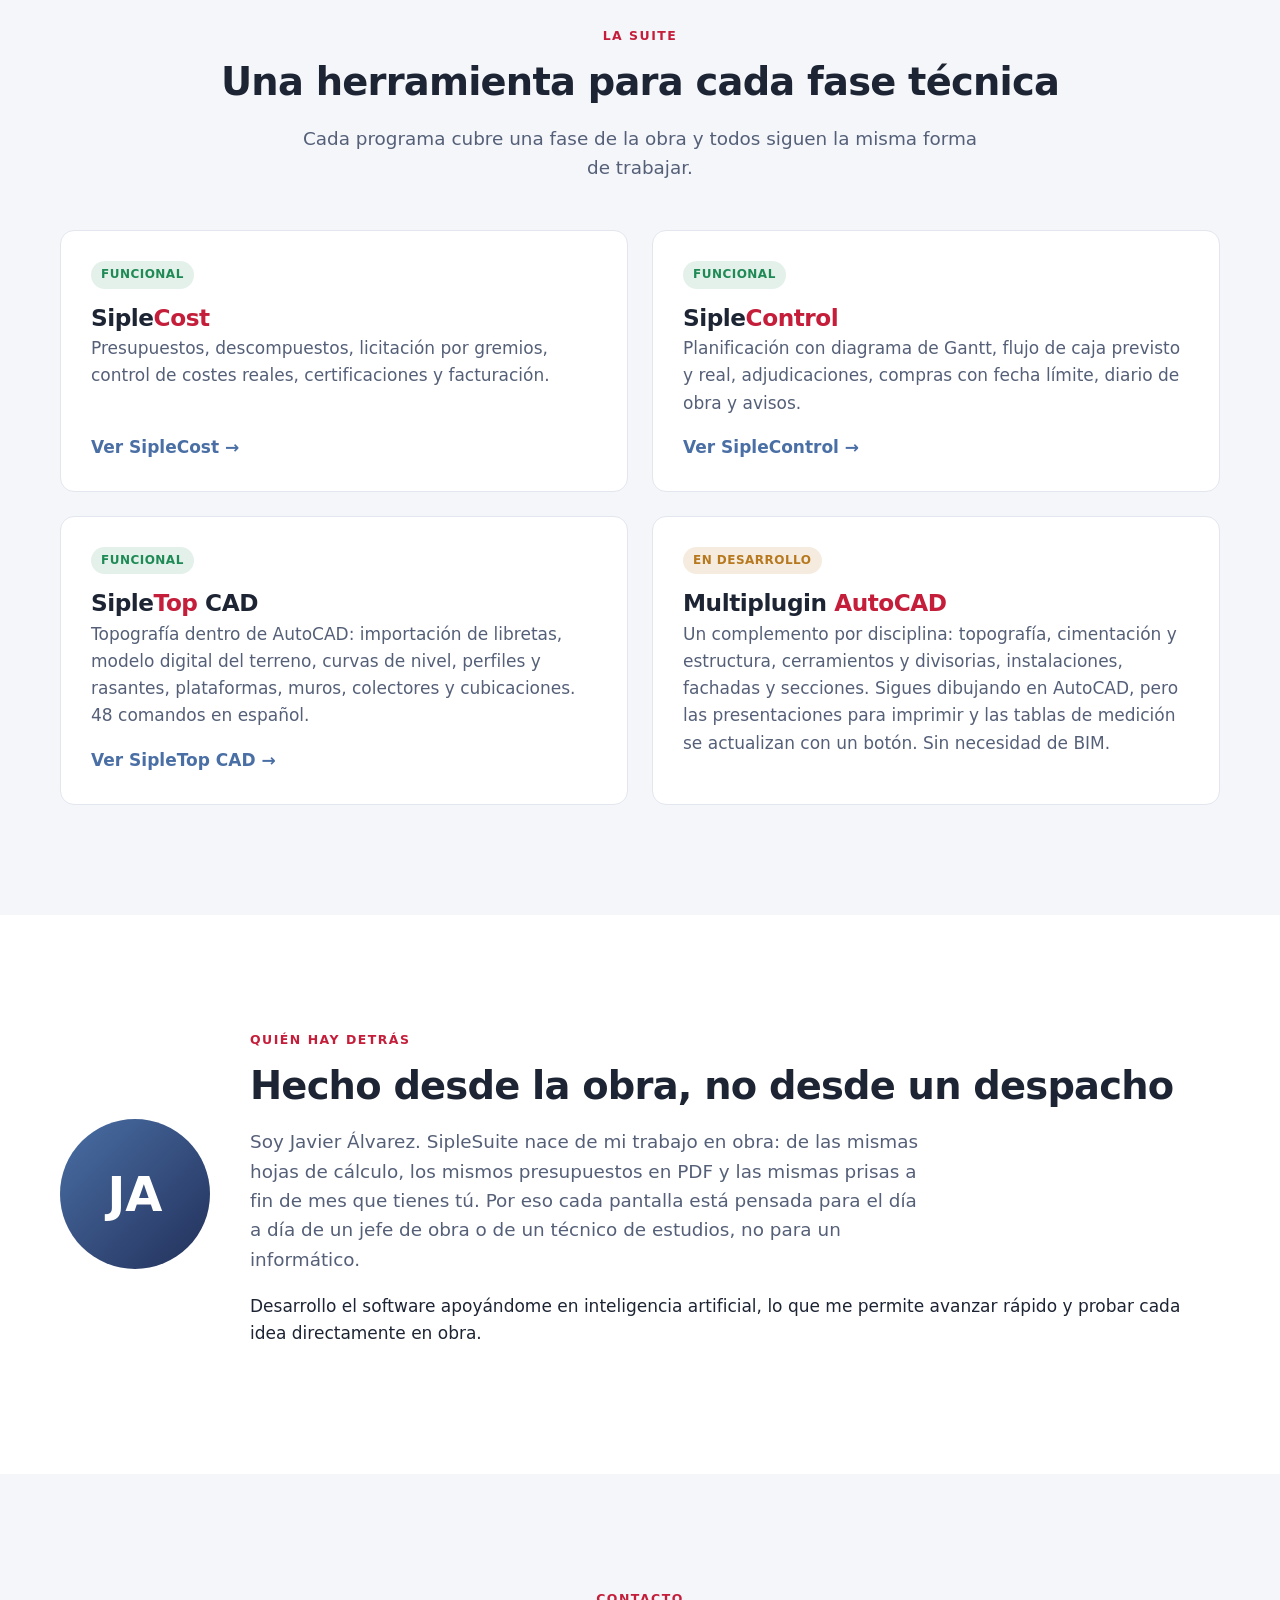
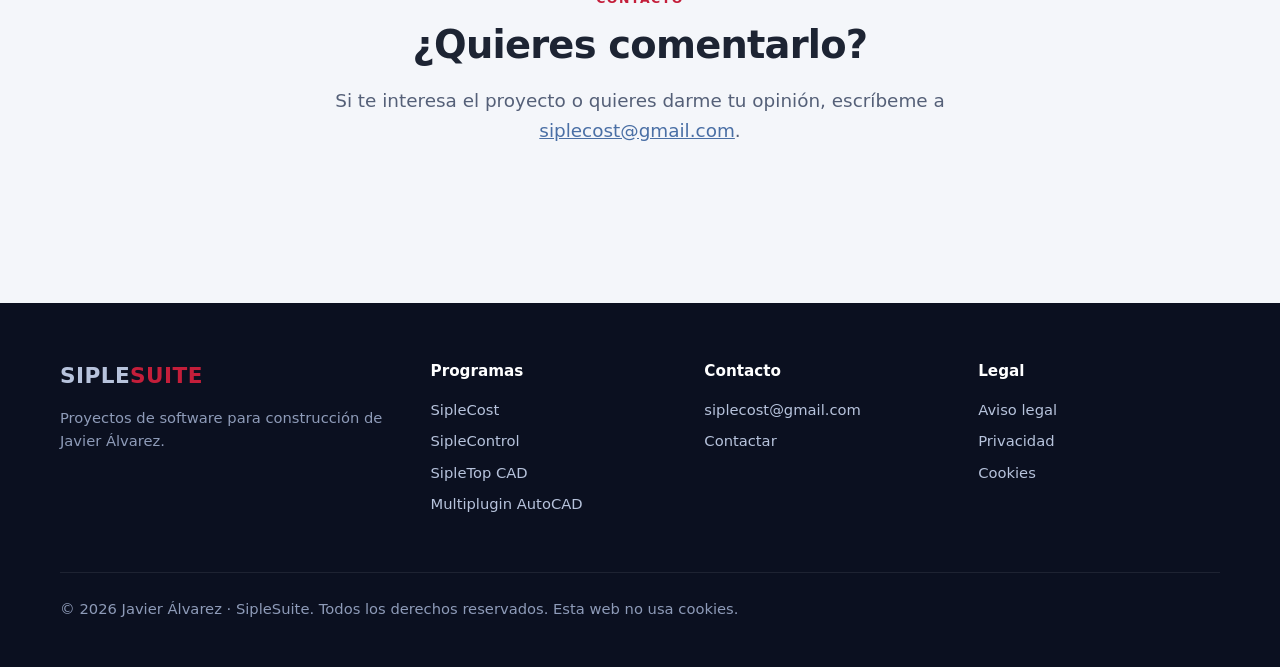
==== commit aaaf1481: "Actualizar contenido de los programas y simplificar el contacto - SipleCost: certificaciones de indu" ====
--- a/index.html
+++ b/index.html
@@ -3,12 +3,12 @@
 <head>
   <meta charset="utf-8">
   <meta name="viewport" content="width=device-width, initial-scale=1">
-  <title>SipleSuite · Software de gestión de obra hecho desde la obra</title>
-  <meta name="description" content="SipleSuite: software para constructoras, empresas de reformas e instalaciones. Presupuestos, licitación, control de costes, certificaciones y facturación. Compatible con BC3.">
+  <title>SipleSuite · Proyectos de software para construcción</title>
+  <meta name="description" content="SipleSuite: programas que he desarrollado a partir de mi trabajo en obra. Control económico (SipleCost), planificación (SipleControl) y topografía en AutoCAD (SipleTop CAD).">
   <link rel="canonical" href="https://siplesuit.es/">
   <meta property="og:type" content="website">
-  <meta property="og:title" content="SipleSuite · Software de gestión de obra">
-  <meta property="og:description" content="Presupuestos, licitación, costes, certificaciones y facturación en un solo programa. Compatible con BC3.">
+  <meta property="og:title" content="SipleSuite · Proyectos de software para construcción">
+  <meta property="og:description" content="Control económico, planificación y topografía: programas desarrollados desde la obra.">
   <meta property="og:image" content="https://siplesuit.es/img/siplecost-inicio.png">
   <meta property="og:url" content="https://siplesuit.es/">
   <link rel="icon" href="img/favicon.svg" type="image/svg+xml">
@@ -41,11 +41,11 @@
       <div class="contenedor">
         <div>
           <span class="etiqueta">Proyectos de software para construcción</span>
-          <h1>Controla el <em>coste real</em> de cada obra, sin perderte en hojas de Excel</h1>
-          <p class="entradilla">SipleSuite reúne presupuesto, licitación, costes, certificaciones y facturación en un mismo programa. Pensado para constructoras, empresas de reformas e instaladores que quieren saber, en cada momento, cuánto ganan de verdad.</p>
+          <h1>Software para la obra, <em>hecho desde la obra</em></h1>
+          <p class="entradilla">SipleSuite es el conjunto de programas que he desarrollado a partir de mi trabajo en obra: control económico, planificación y topografía. Aquí cuento qué hace cada uno y cómo lo he planteado.</p>
           <div class="botones">
-            <a class="boton boton--principal" href="#contacto">Me interesa</a>
-            <a class="boton boton--secundario" href="siplecost.html">Ver SipleCost</a>
+            <a class="boton boton--principal" href="#productos">Ver los programas</a>
+            <a class="boton boton--secundario" href="#autor">Quién hay detrás</a>
           </div>
           <p class="hero__nota">Compatible con BC3 · Importa presupuestos en PDF · Funciona sin conexión</p>
         </div>
@@ -73,9 +73,9 @@
     <section class="seccion">
       <div class="contenedor">
         <div class="cabecera-seccion centrado">
-          <span class="etiqueta">¿Te suena?</span>
-          <h2>La obra va bien… hasta que llegan las facturas</h2>
-          <p class="entradilla">Los problemas de siempre en la gestión económica de una obra, y cómo los resuelve SipleSuite.</p>
+          <span class="etiqueta">El punto de partida</span>
+          <h2>Los problemas que quería resolver</h2>
+          <p class="entradilla">Lo que veía cada día en la gestión económica de una obra, y cómo lo he abordado.</p>
         </div>
         <div class="rejilla rejilla--3">
           <article class="tarjeta">
@@ -122,13 +122,13 @@
         <div class="bloque">
           <div>
             <span class="etiqueta">Funcional</span>
-            <h2>SipleCost: el control económico de tus obras</h2>
-            <p class="entradilla">El programa central de la suite. Todo lo que necesitas para presupuestar, contratar y controlar el coste de una obra.</p>
+            <h2>SipleCost: el control económico de la obra</h2>
+            <p class="entradilla">El programa central de la suite: presupuesto, contratación y control del coste de una obra en un mismo sitio.</p>
             <ul class="lista-check">
               <li>Presupuesto por capítulos con precio de venta, objetivo y contratado</li>
               <li>Descompuestos (APU) y banco de precios propio reutilizable</li>
               <li>Importa y exporta BC3, e importa presupuestos y mediciones en PDF</li>
-              <li>Certificaciones, facturación e informes en PDF y Excel</li>
+              <li>Certificaciones de obra y de industriales, facturación e informes en PDF y Excel</li>
             </ul>
             <a class="boton boton--claro" href="siplecost.html">Conocer SipleCost a fondo</a>
           </div>
@@ -147,7 +147,7 @@
         <div class="cabecera-seccion centrado">
           <span class="etiqueta">La suite</span>
           <h2>Una herramienta para cada fase técnica</h2>
-          <p class="entradilla">Programas que comparten la misma forma de trabajar, para que tu equipo aprenda una vez.</p>
+          <p class="entradilla">Cada programa cubre una fase de la obra y todos siguen la misma forma de trabajar.</p>
         </div>
         <div class="rejilla rejilla--2">
           <article class="producto">
@@ -159,20 +159,19 @@
           <article class="producto">
             <span class="estado estado--ok">Funcional</span>
             <h3>Siple<span>Control</span></h3>
-            <p>Planificación con diagrama de Gantt, flujo de caja previsto y real, adjudicaciones, compras con fecha límite y diario de obra.</p>
+            <p>Planificación con diagrama de Gantt, flujo de caja previsto y real, adjudicaciones, compras con fecha límite, diario de obra y avisos.</p>
             <a class="mas" href="siplecontrol.html">Ver SipleControl</a>
           </article>
           <article class="producto">
             <span class="estado estado--ok">Funcional</span>
             <h3>Siple<span>Top</span> CAD</h3>
-            <p>Topografía dentro de AutoCAD: importación de libretas, modelo digital del terreno, curvas de nivel, perfiles y rasantes, plataformas, muros, colectores y cubicaciones. 44 comandos en español.</p>
+            <p>Topografía dentro de AutoCAD: importación de libretas, modelo digital del terreno, curvas de nivel, perfiles y rasantes, plataformas, muros, colectores y cubicaciones. 48 comandos en español.</p>
             <a class="mas" href="sipletop.html">Ver SipleTop CAD</a>
           </article>
           <article class="producto">
             <span class="estado estado--dev">En desarrollo</span>
             <h3>Multiplugin <span>AutoCAD</span></h3>
             <p>Un complemento por disciplina: topografía, cimentación y estructura, cerramientos y divisorias, instalaciones, fachadas y secciones. Sigues dibujando en AutoCAD, pero las presentaciones para imprimir y las tablas de medición se actualizan con un botón. Sin necesidad de BIM.</p>
-            <a class="mas" href="#contacto">Avisadme cuando salga</a>
           </article>
         </div>
       </div>
@@ -187,7 +186,7 @@
             <span class="etiqueta">Quién hay detrás</span>
             <h2>Hecho desde la obra, no desde un despacho</h2>
             <p class="entradilla">Soy Javier Álvarez. SipleSuite nace de mi trabajo en obra: de las mismas hojas de cálculo, los mismos presupuestos en PDF y las mismas prisas a fin de mes que tienes tú. Por eso cada pantalla está pensada para el día a día de un jefe de obra o de un técnico de estudios, no para un informático.</p>
-            <p>Desarrollo el software apoyándome en inteligencia artificial, lo que me permite avanzar rápido y adaptar las herramientas a lo que piden las empresas. Si te interesa <strong>colaborar en proyectos de automatización con IA para construcción</strong>, también podemos hablar.</p>
+            <p>Desarrollo el software apoyándome en inteligencia artificial, lo que me permite avanzar rápido y probar cada idea directamente en obra.</p>
           </div>
         </div>
       </div>
@@ -195,28 +194,11 @@
 
     <!-- Contacto -->
     <section class="seccion seccion--suave" id="contacto">
-      <div class="contenedor">
-        <div class="cta">
-          <div>
-            <span class="etiqueta">Hablemos</span>
-            <h2>¿Te interesa probarlo o colaborar?</h2>
-            <p>Busco empresas y técnicos que quieran probar los programas con obras reales, y estoy abierto a colaboraciones, distribución y nuevos proyectos.</p>
-            <ul class="lista-check">
-              <li>Probar los programas con una obra tuya</li>
-              <li>Colaborar en su desarrollo o en su distribución</li>
-              <li>Proyectos de automatización con IA para construcción</li>
-            </ul>
-            <p>O escríbeme directamente a <a href="mailto:siplecost@gmail.com" style="color:#fff">siplecost@gmail.com</a></p>
-          </div>
-          <form class="formulario" id="formulario-contacto">
-            <label>Nombre<input name="nombre" required autocomplete="name"></label>
-            <label>Empresa<input name="empresa" autocomplete="organization"></label>
-            <label>Email<input name="email" type="email" required autocomplete="email"></label>
-            <label>¿Qué te gustaría controlar mejor?<textarea name="mensaje" placeholder="Por ejemplo: llevo los costes de 5 obras en Excel y no sé el margen real hasta el final…"></textarea></label>
-            <label class="privacidad"><input type="checkbox" required> He leído y acepto la <a href="legal.html#privacidad" style="color:#c9d3e6">política de privacidad</a>.</label>
-            <button class="boton boton--principal" type="submit">Enviar mensaje</button>
-            <small>Al enviar se abrirá tu programa de correo con el mensaje preparado.</small>
-          </form>
+      <div class="contenedor" style="max-width:820px">
+        <div class="cabecera-seccion centrado">
+          <span class="etiqueta">Contacto</span>
+          <h2>¿Quieres comentarlo?</h2>
+          <p class="entradilla">Si te interesa el proyecto o quieres darme tu opinión, escríbeme a <a href="mailto:siplecost@gmail.com">siplecost@gmail.com</a>.</p>
         </div>
       </div>
     </section>
@@ -227,7 +209,7 @@
     <div class="contenedor">
       <div>
         <a class="logo" href="index.html">SIPLE<span>SUITE</span></a>
-        <p style="margin-top:12px">Software técnico para la gestión de obras de construcción.</p>
+        <p style="margin-top:12px">Proyectos de software para construcción de Javier Álvarez.</p>
       </div>
       <div>
         <h4>Programas</h4>
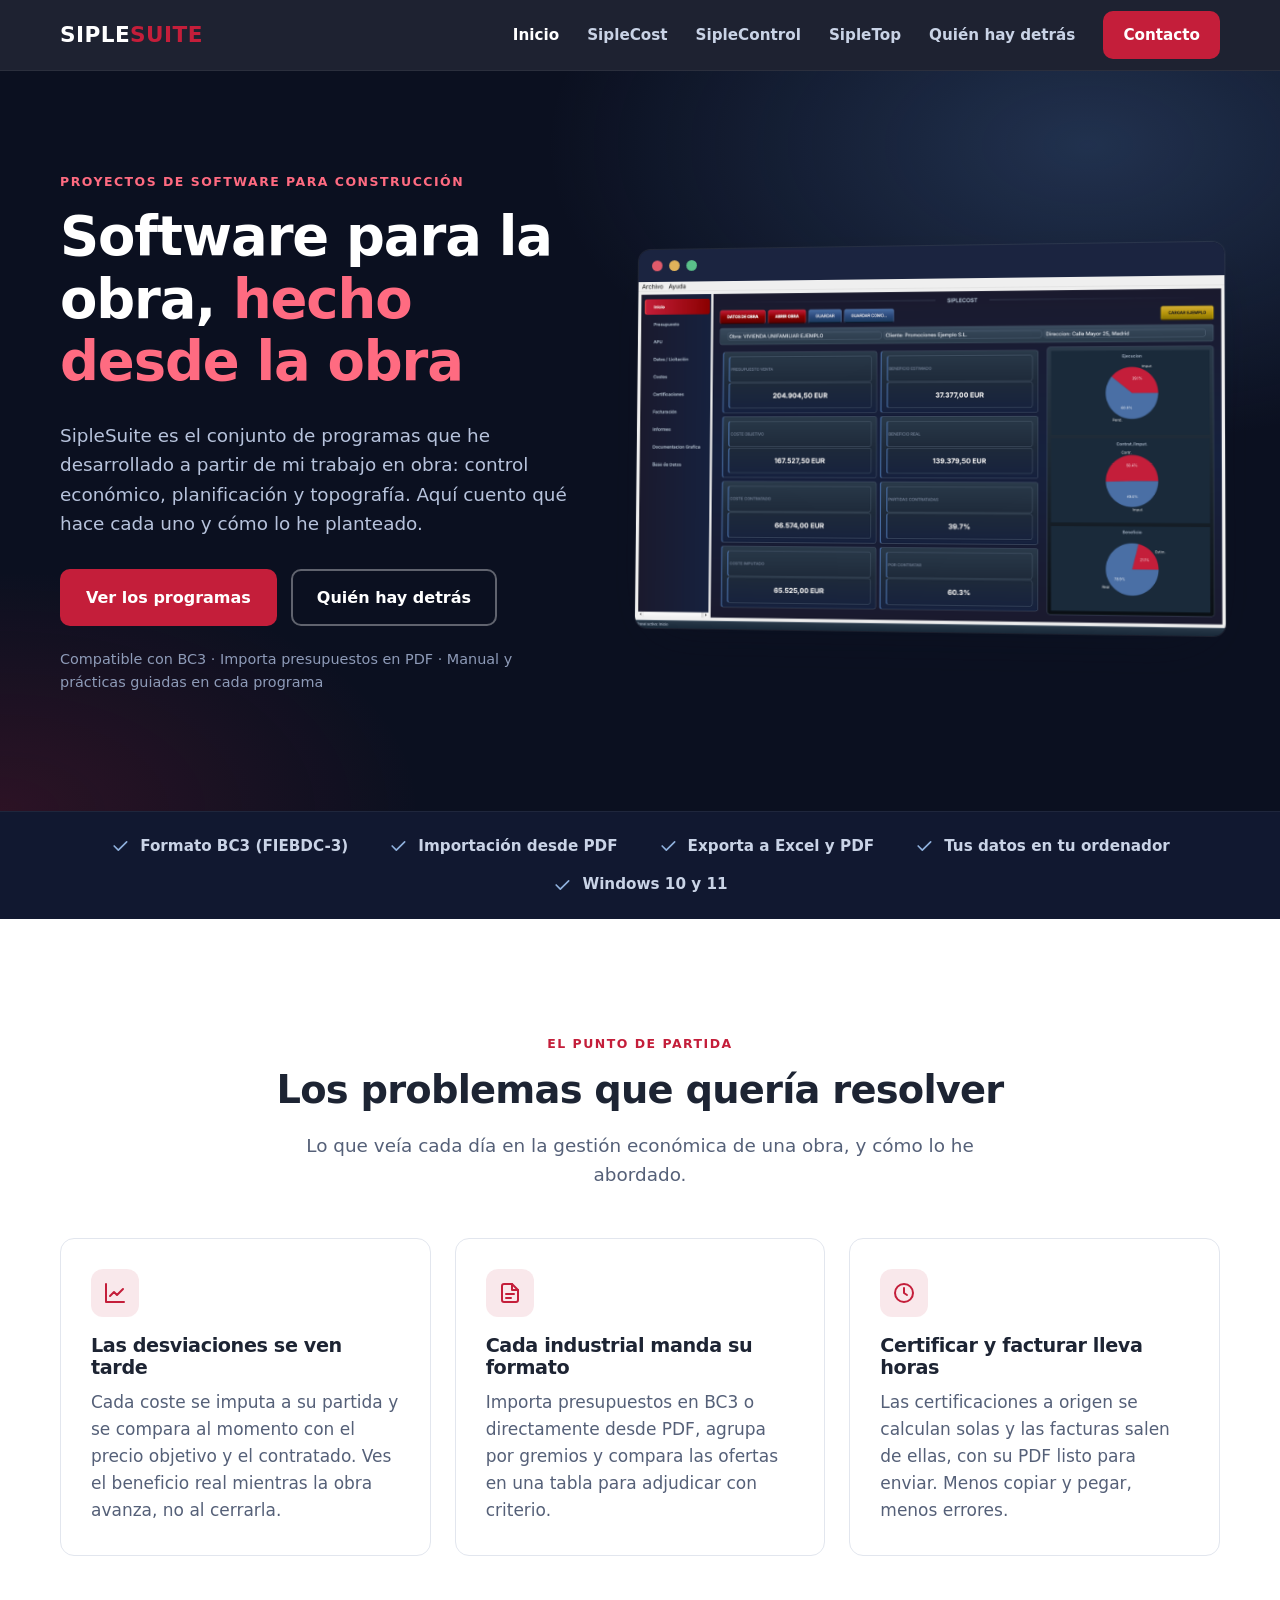
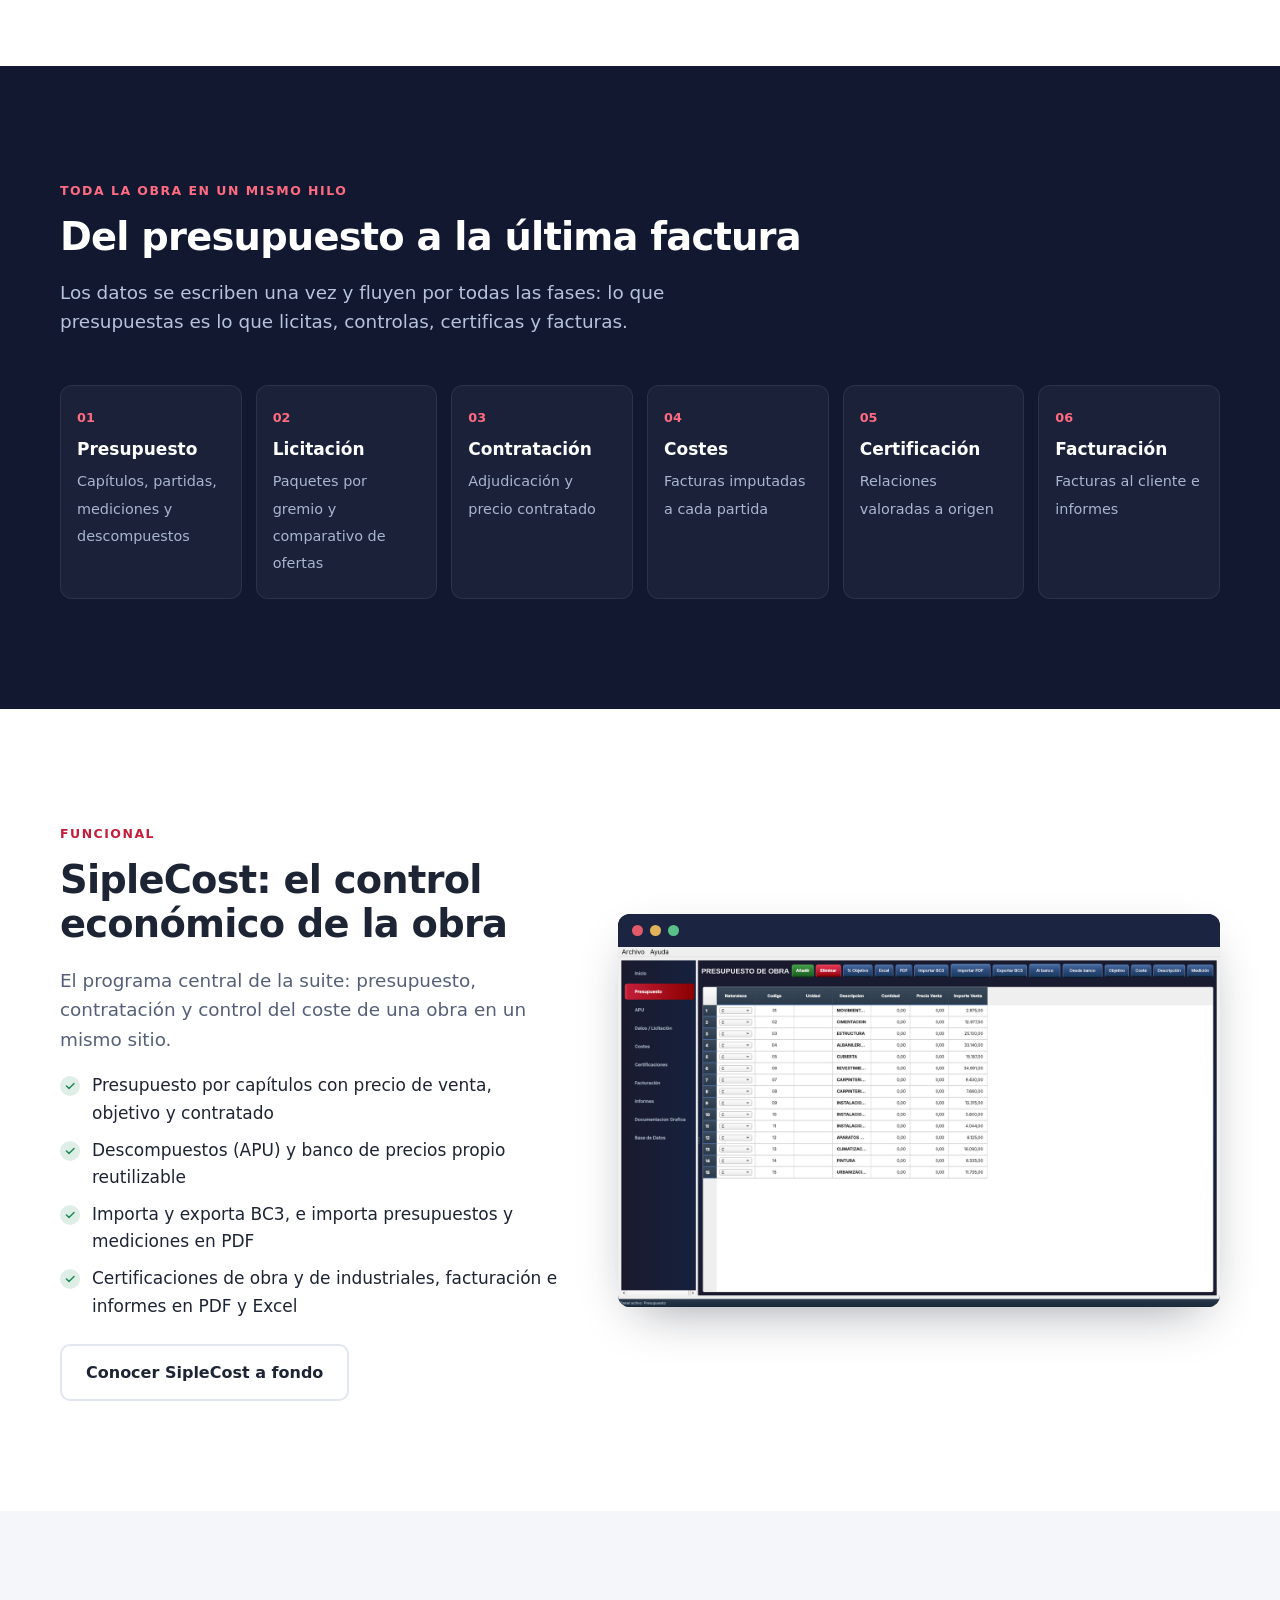
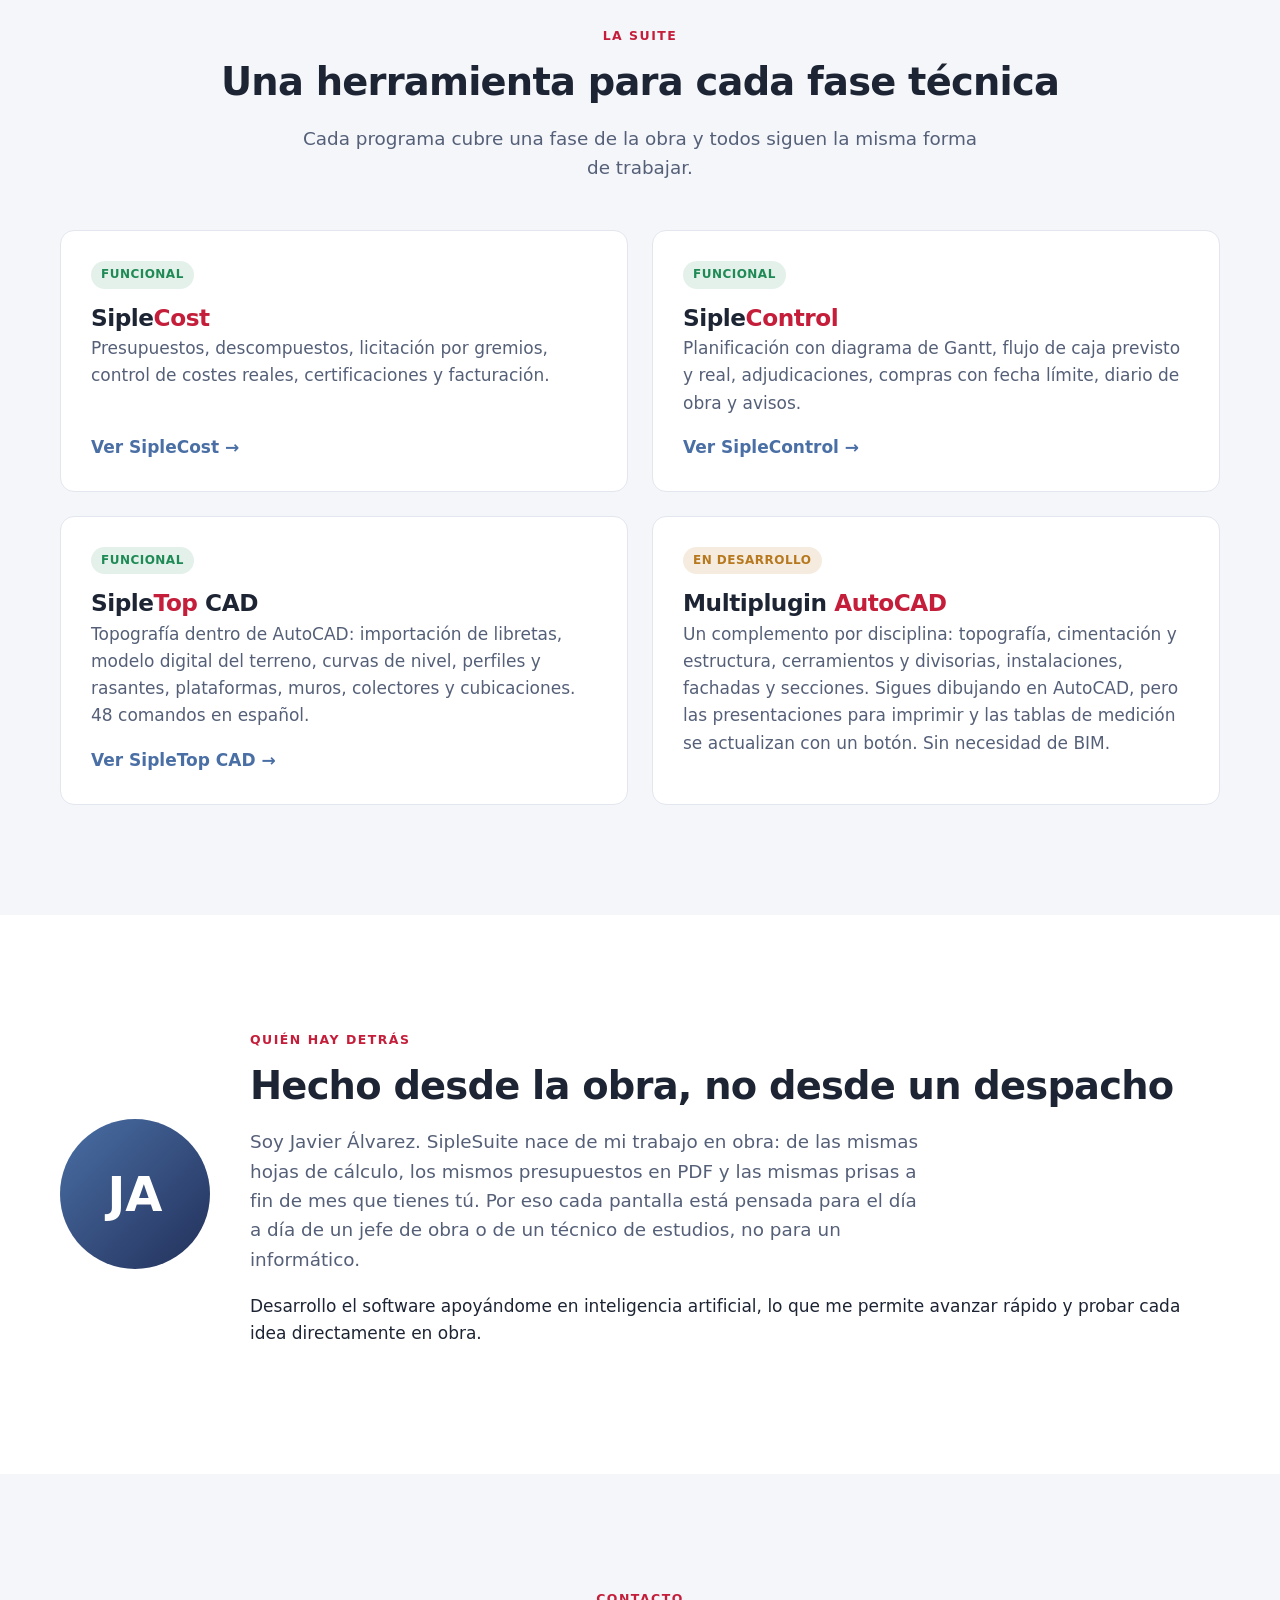
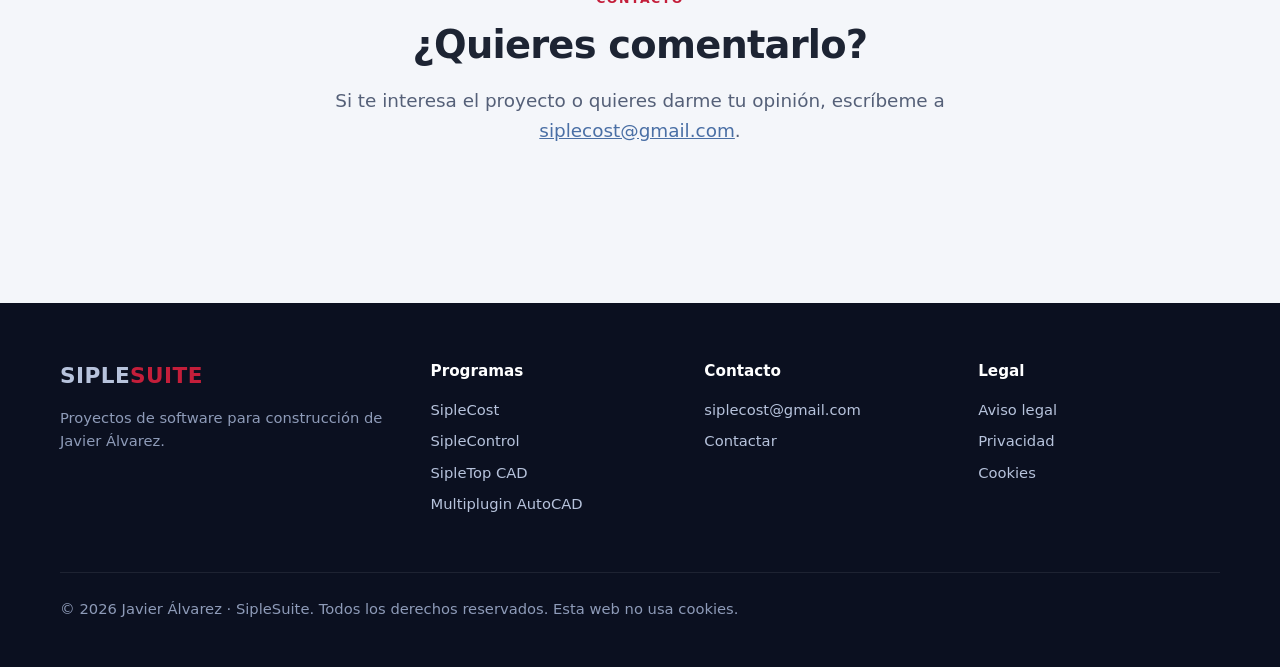
==== commit 14573dbb: "Manual y practicas en cada programa; capturas actuales de SipleCost Co-Authored-By: Claude Opus 5.5 " ====
--- a/index.html
+++ b/index.html
@@ -47,7 +47,7 @@
             <a class="boton boton--principal" href="#productos">Ver los programas</a>
             <a class="boton boton--secundario" href="#autor">Quién hay detrás</a>
           </div>
-          <p class="hero__nota">Compatible con BC3 · Importa presupuestos en PDF · Funciona sin conexión</p>
+          <p class="hero__nota">Compatible con BC3 · Importa presupuestos en PDF · Manual y prácticas guiadas en cada programa</p>
         </div>
         <div class="ventana">
           <div class="ventana__barra" aria-hidden="true"><i></i><i></i><i></i></div>
